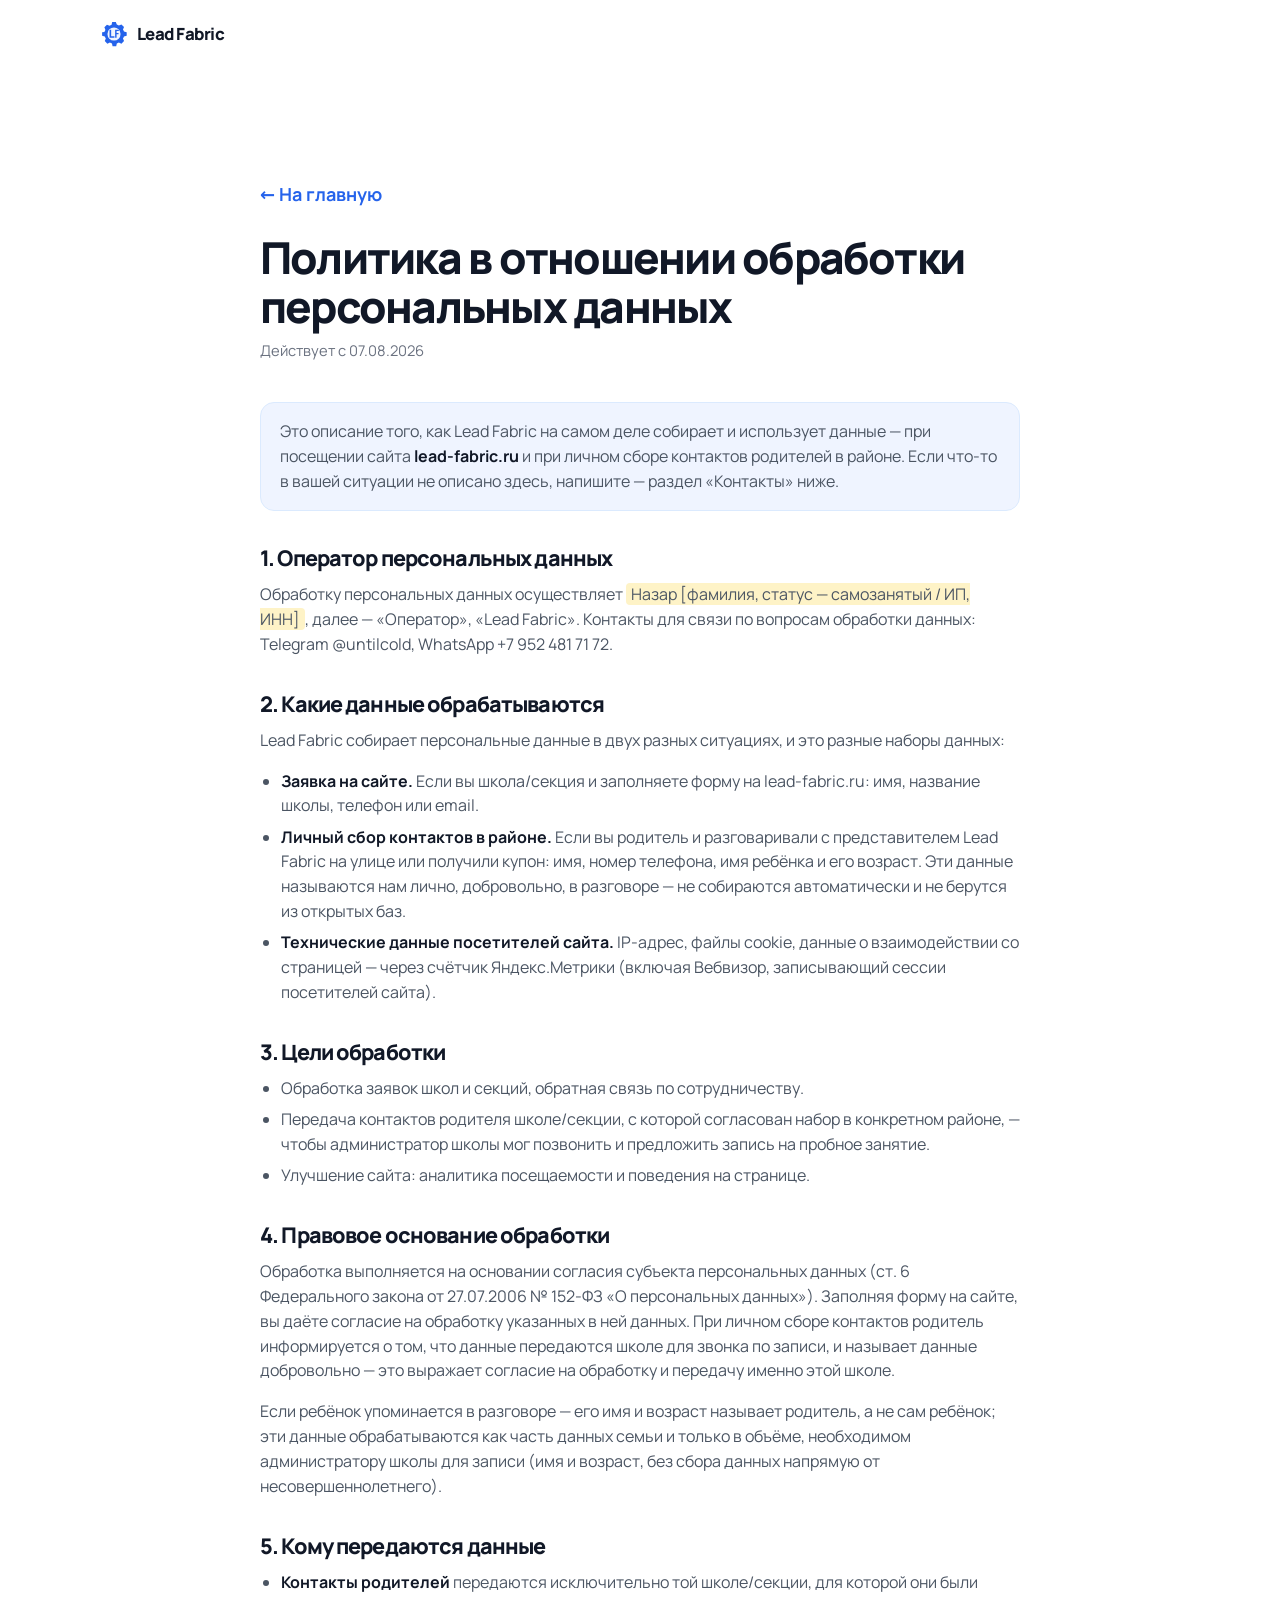
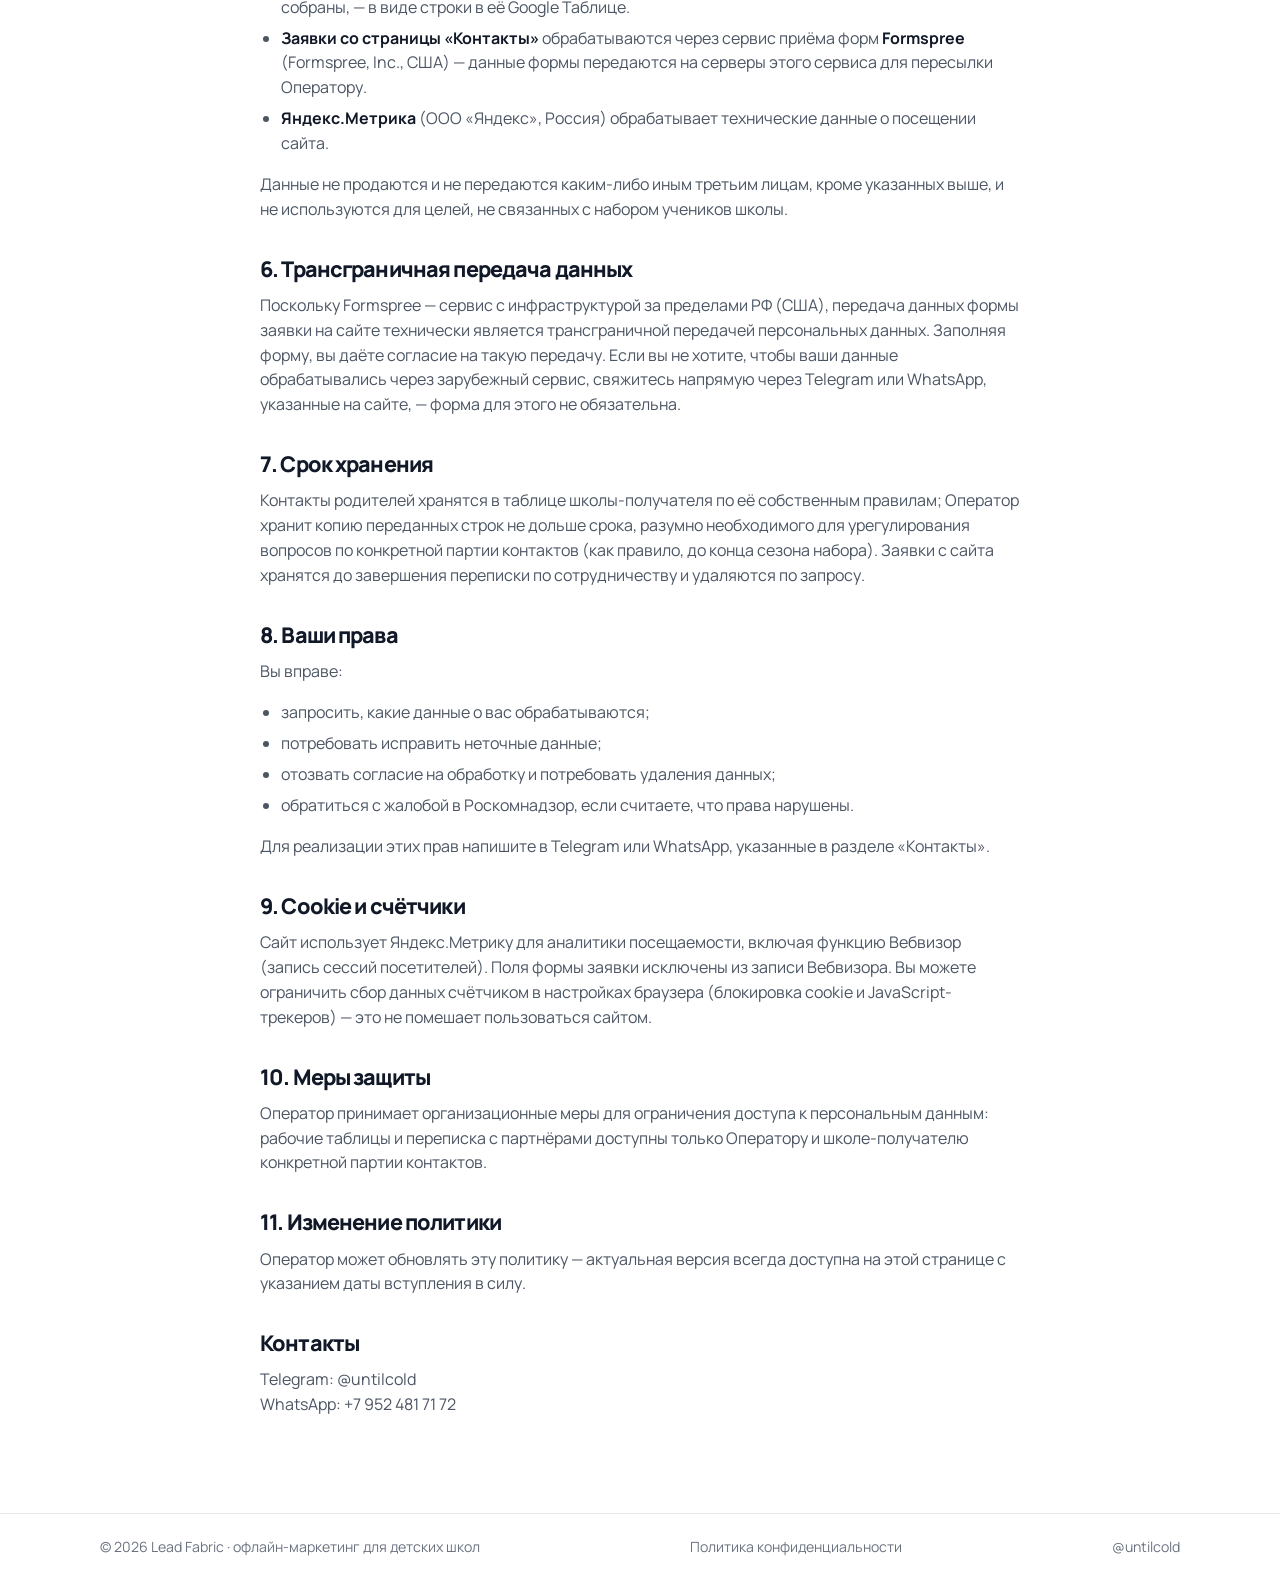
==== privacy-policy.html @ d1e5c436 "Enable auto-deploy + sync current site" ====
<!DOCTYPE html>
<html lang="ru">
<head>
  <meta charset="UTF-8" />
  <meta name="viewport" content="width=device-width, initial-scale=1" />
  <title>Политика конфиденциальности — Lead Fabric</title>
  <meta name="description" content="Политика обработки персональных данных Lead Fabric: какие данные собираются, зачем, кому передаются и как реализовать свои права." />
  <meta name="robots" content="noindex, follow" />

  <link rel="canonical" href="https://lead-fabric.ru/privacy-policy.html" />
  <link rel="icon" href="favicon.svg" type="image/svg+xml" />
  <link rel="apple-touch-icon" href="favicon.svg" />
  <link rel="stylesheet" href="styles.css" />

  <meta name="referrer" content="strict-origin-when-cross-origin" />
  <meta http-equiv="Content-Security-Policy" content="default-src 'self'; script-src 'self' 'unsafe-inline' https://mc.yandex.ru; connect-src 'self' https://mc.yandex.ru; img-src 'self' data: https://mc.yandex.ru; style-src 'self' 'unsafe-inline'; font-src 'self'; form-action 'self'; base-uri 'self'; object-src 'none'" />

  <!-- Яндекс.Метрика -->
  <script>
    (function (m, e, t, r, i, k, a) {
      m[i] =
        m[i] ||
        function () {
          (m[i].a = m[i].a || []).push(arguments);
        };
      m[i].l = 1 * new Date();
      for (var j = 0; j < document.scripts.length; j++) {
        if (document.scripts[j].src === r) return;
      }
      (k = e.createElement(t)),
        (a = e.getElementsByTagName(t)[0]),
        (k.async = 1),
        (k.src = r),
        a.parentNode.insertBefore(k, a);
    })(window, document, "script", "https://mc.yandex.ru/metrika/tag.js", "ym");
    ym(111234585, "init", {
      clickmap: true,
      trackLinks: true,
      accurateTrackBounce: true,
      webvisor: true,
    });
  </script>

  <style>
    .legal {
      padding: 7rem 0 5rem;
      max-width: 760px;
    }
    .legal h1 {
      font-size: clamp(2rem, 4vw, 2.75rem);
      margin-bottom: 0.5rem;
    }
    .legal .legal-updated {
      color: var(--muted);
      font-size: 0.92rem;
      margin-bottom: 2.5rem;
    }
    .legal h2 {
      font-size: 1.35rem;
      max-width: none;
      margin-top: 2.2rem;
    }
    .legal p,
    .legal li {
      color: var(--muted-2);
      font-size: 1rem;
    }
    .legal ul,
    .legal ol {
      padding-left: 1.3rem;
      margin: 0 0 1rem;
    }
    .legal li {
      margin-bottom: 0.4rem;
    }
    .legal strong {
      color: var(--text);
    }
    .legal-note {
      background: var(--blue-soft);
      border: 1px solid #dbeafe;
      border-radius: 14px;
      padding: 1rem 1.2rem;
      font-size: 0.92rem;
    }
    .legal-fill {
      background: #fef3c7;
      border-radius: 4px;
      padding: 0 0.3rem;
    }
    .legal-back {
      display: inline-flex;
      align-items: center;
      gap: 0.4rem;
      font-weight: 700;
      color: var(--blue);
      margin-bottom: 1.5rem;
    }
  </style>
</head>
<body>
  <noscript>
    <div>
      <img src="https://mc.yandex.ru/watch/111234585" style="position:absolute; left:-9999px" alt="" />
    </div>
  </noscript>

  <header class="site-header">
    <div class="container header-inner">
      <a class="logo" href="index.html">
        <img class="logo-mark" src="favicon.svg" width="28" height="28" alt="" />
        Lead Fabric
      </a>
    </div>
  </header>

  <main>
    <div class="container legal">
      <a class="legal-back" href="index.html">← На главную</a>
      <h1>Политика в отношении обработки персональных данных</h1>
      <p class="legal-updated">Действует с 07.08.2026</p>

      <p class="legal-note">
        Это описание того, как Lead Fabric на самом деле собирает и использует данные — при посещении сайта
        <strong>lead-fabric.ru</strong> и при личном сборе контактов родителей в районе. Если что-то в вашей ситуации
        не описано здесь, напишите — раздел «Контакты» ниже.
      </p>

      <h2>1. Оператор персональных данных</h2>
      <p>
        Обработку персональных данных осуществляет
        <span class="legal-fill">Назар [фамилия, статус — самозанятый / ИП, ИНН]</span>, далее — «Оператор», «Lead Fabric».
        Контакты для связи по вопросам обработки данных: Telegram
        <a href="https://t.me/untilcold" target="_blank" rel="noopener">@untilcold</a>,
        WhatsApp <a href="https://wa.me/79524817172" target="_blank" rel="noopener">+7 952 481 71 72</a>.
      </p>

      <h2>2. Какие данные обрабатываются</h2>
      <p>Lead Fabric собирает персональные данные в двух разных ситуациях, и это разные наборы данных:</p>
      <ul>
        <li>
          <strong>Заявка на сайте.</strong> Если вы школа/секция и заполняете форму на lead-fabric.ru: имя, название
          школы, телефон или email.
        </li>
        <li>
          <strong>Личный сбор контактов в районе.</strong> Если вы родитель и разговаривали с представителем Lead
          Fabric на улице или получили купон: имя, номер телефона, имя ребёнка и его возраст. Эти данные называются
          нам лично, добровольно, в разговоре — не собираются автоматически и не берутся из открытых баз.
        </li>
        <li>
          <strong>Технические данные посетителей сайта.</strong> IP-адрес, файлы cookie, данные о взаимодействии со
          страницей — через счётчик Яндекс.Метрики (включая Вебвизор, записывающий сессии посетителей сайта).
        </li>
      </ul>

      <h2>3. Цели обработки</h2>
      <ul>
        <li>Обработка заявок школ и секций, обратная связь по сотрудничеству.</li>
        <li>
          Передача контактов родителя школе/секции, с которой согласован набор в конкретном районе, — чтобы
          администратор школы мог позвонить и предложить запись на пробное занятие.
        </li>
        <li>Улучшение сайта: аналитика посещаемости и поведения на странице.</li>
      </ul>

      <h2>4. Правовое основание обработки</h2>
      <p>
        Обработка выполняется на основании согласия субъекта персональных данных (ст. 6 Федерального закона от
        27.07.2006 № 152-ФЗ «О персональных данных»). Заполняя форму на сайте, вы даёте согласие на обработку
        указанных в ней данных. При личном сборе контактов родитель информируется о том, что данные передаются
        школе для звонка по записи, и называет данные добровольно — это выражает согласие на обработку и передачу
        именно этой школе.
      </p>
      <p>
        Если ребёнок упоминается в разговоре — его имя и возраст называет родитель, а не сам ребёнок; эти данные
        обрабатываются как часть данных семьи и только в объёме, необходимом администратору школы для записи
        (имя и возраст, без сбора данных напрямую от несовершеннолетнего).
      </p>

      <h2>5. Кому передаются данные</h2>
      <ul>
        <li>
          <strong>Контакты родителей</strong> передаются исключительно той школе/секции, для которой они были
          собраны, — в виде строки в её Google Таблице.
        </li>
        <li>
          <strong>Заявки со страницы «Контакты»</strong> обрабатываются через сервис приёма форм
          <strong>Formspree</strong> (Formspree, Inc., США) — данные формы передаются на серверы этого сервиса для
          пересылки Оператору.
        </li>
        <li>
          <strong>Яндекс.Метрика</strong> (ООО «Яндекс», Россия) обрабатывает технические данные о посещении сайта.
        </li>
      </ul>
      <p>
        Данные не продаются и не передаются каким-либо иным третьим лицам, кроме указанных выше, и не используются
        для целей, не связанных с набором учеников школы.
      </p>

      <h2>6. Трансграничная передача данных</h2>
      <p>
        Поскольку Formspree — сервис с инфраструктурой за пределами РФ (США), передача данных формы заявки на сайте
        технически является трансграничной передачей персональных данных. Заполняя форму, вы даёте согласие на такую
        передачу. Если вы не хотите, чтобы ваши данные обрабатывались через зарубежный сервис, свяжитесь напрямую
        через Telegram или WhatsApp, указанные на сайте, — форма для этого не обязательна.
      </p>

      <h2>7. Срок хранения</h2>
      <p>
        Контакты родителей хранятся в таблице школы-получателя по её собственным правилам; Оператор хранит копию
        переданных строк не дольше срока, разумно необходимого для урегулирования вопросов по конкретной партии
        контактов (как правило, до конца сезона набора). Заявки с сайта хранятся до завершения переписки по
        сотрудничеству и удаляются по запросу.
      </p>

      <h2>8. Ваши права</h2>
      <p>Вы вправе:</p>
      <ul>
        <li>запросить, какие данные о вас обрабатываются;</li>
        <li>потребовать исправить неточные данные;</li>
        <li>отозвать согласие на обработку и потребовать удаления данных;</li>
        <li>обратиться с жалобой в Роскомнадзор, если считаете, что права нарушены.</li>
      </ul>
      <p>Для реализации этих прав напишите в Telegram или WhatsApp, указанные в разделе «Контакты».</p>

      <h2>9. Cookie и счётчики</h2>
      <p>
        Сайт использует Яндекс.Метрику для аналитики посещаемости, включая функцию Вебвизор (запись сессий
        посетителей). Поля формы заявки исключены из записи Вебвизора. Вы можете ограничить сбор данных счётчиком в
        настройках браузера (блокировка cookie и JavaScript-трекеров) — это не помешает пользоваться сайтом.
      </p>

      <h2>10. Меры защиты</h2>
      <p>
        Оператор принимает организационные меры для ограничения доступа к персональным данным: рабочие таблицы и
        переписка с партнёрами доступны только Оператору и школе-получателю конкретной партии контактов.
      </p>

      <h2>11. Изменение политики</h2>
      <p>
        Оператор может обновлять эту политику — актуальная версия всегда доступна на этой странице с указанием даты
        вступления в силу.
      </p>

      <h2>Контакты</h2>
      <p>
        Telegram: <a href="https://t.me/untilcold" target="_blank" rel="noopener">@untilcold</a><br />
        WhatsApp: <a href="https://wa.me/79524817172" target="_blank" rel="noopener">+7 952 481 71 72</a>
      </p>
    </div>
  </main>

  <footer class="site-footer">
    <div class="container footer-inner">
      <span>© <span id="year"></span> Lead Fabric · офлайн-маркетинг для детских школ</span>
      <a href="privacy-policy.html">Политика конфиденциальности</a>
      <a href="https://t.me/untilcold" target="_blank" rel="noopener">@untilcold</a>
    </div>
  </footer>

  <script src="script.js"></script>
</body>
</html>
---- styles.css ----
@font-face {
  font-family: Manrope;
  font-style: normal;
  font-weight: 400;
  font-display: swap;
  src: url("fonts/manrope-cyrillic-400.woff2") format("woff2");
  unicode-range: U+0301, U+0400-045F, U+0490-0491, U+04B0-04B1, U+2116;
}
@font-face {
  font-family: Manrope;
  font-style: normal;
  font-weight: 400;
  font-display: swap;
  src: url("fonts/manrope-latin-400.woff2") format("woff2");
  unicode-range: U+0000-00FF, U+0131, U+0152-0153, U+02BB-02BC, U+02C6, U+02DA, U+02DC, U+0304, U+0308, U+0329, U+2000-206F, U+20AC, U+2122, U+2191, U+2193, U+2212, U+2215, U+FEFF, U+FFFD;
}
@font-face {
  font-family: Manrope;
  font-style: normal;
  font-weight: 500;
  font-display: swap;
  src: url("fonts/manrope-cyrillic-500.woff2") format("woff2");
  unicode-range: U+0301, U+0400-045F, U+0490-0491, U+04B0-04B1, U+2116;
}
@font-face {
  font-family: Manrope;
  font-style: normal;
  font-weight: 500;
  font-display: swap;
  src: url("fonts/manrope-latin-500.woff2") format("woff2");
  unicode-range: U+0000-00FF, U+0131, U+0152-0153, U+02BB-02BC, U+02C6, U+02DA, U+02DC, U+0304, U+0308, U+0329, U+2000-206F, U+20AC, U+2122, U+2191, U+2193, U+2212, U+2215, U+FEFF, U+FFFD;
}
@font-face {
  font-family: Manrope;
  font-style: normal;
  font-weight: 600;
  font-display: swap;
  src: url("fonts/manrope-cyrillic-600.woff2") format("woff2");
  unicode-range: U+0301, U+0400-045F, U+0490-0491, U+04B0-04B1, U+2116;
}
@font-face {
  font-family: Manrope;
  font-style: normal;
  font-weight: 600;
  font-display: swap;
  src: url("fonts/manrope-latin-600.woff2") format("woff2");
  unicode-range: U+0000-00FF, U+0131, U+0152-0153, U+02BB-02BC, U+02C6, U+02DA, U+02DC, U+0304, U+0308, U+0329, U+2000-206F, U+20AC, U+2122, U+2191, U+2193, U+2212, U+2215, U+FEFF, U+FFFD;
}
@font-face {
  font-family: Manrope;
  font-style: normal;
  font-weight: 700;
  font-display: swap;
  src: url("fonts/manrope-cyrillic-700.woff2") format("woff2");
  unicode-range: U+0301, U+0400-045F, U+0490-0491, U+04B0-04B1, U+2116;
}
@font-face {
  font-family: Manrope;
  font-style: normal;
  font-weight: 700;
  font-display: swap;
  src: url("fonts/manrope-latin-700.woff2") format("woff2");
  unicode-range: U+0000-00FF, U+0131, U+0152-0153, U+02BB-02BC, U+02C6, U+02DA, U+02DC, U+0304, U+0308, U+0329, U+2000-206F, U+20AC, U+2122, U+2191, U+2193, U+2212, U+2215, U+FEFF, U+FFFD;
}
@font-face {
  font-family: Manrope;
  font-style: normal;
  font-weight: 800;
  font-display: swap;
  src: url("fonts/manrope-cyrillic-800.woff2") format("woff2");
  unicode-range: U+0301, U+0400-045F, U+0490-0491, U+04B0-04B1, U+2116;
}
@font-face {
  font-family: Manrope;
  font-style: normal;
  font-weight: 800;
  font-display: swap;
  src: url("fonts/manrope-latin-800.woff2") format("woff2");
  unicode-range: U+0000-00FF, U+0131, U+0152-0153, U+02BB-02BC, U+02C6, U+02DA, U+02DC, U+0304, U+0308, U+0329, U+2000-206F, U+20AC, U+2122, U+2191, U+2193, U+2212, U+2215, U+FEFF, U+FFFD;
}

:root {
  --blue: #2563eb;
  --blue-deep: #1d4ed8;
  --blue-soft: #eff4ff;
  --blue-glow: #60a5fa;
  --dark: #1e293b;
  --hero-dark: #0f172a;
  --text: #111827;
  --muted: #6b7280;
  --muted-2: #4b5563;
  --label: #6b7280;
  --line: #e5e7eb;
  --card: #f3f4f6;
  --white: #ffffff;
  --radius: 14px;
  --radius-pill: 999px;
  --max: 1080px;
  --font: Manrope, "Segoe UI", system-ui, -apple-system, sans-serif;
}

*,
*::before,
*::after {
  box-sizing: border-box;
}

html {
  scroll-behavior: smooth;
  -webkit-text-size-adjust: 100%;
}

body {
  margin: 0;
  font-family: var(--font);
  color: var(--text);
  background: var(--white);
  line-height: 1.55;
  font-size: 18px;
  -webkit-font-smoothing: antialiased;
  overflow-x: hidden;
}

img {
  max-width: 100%;
  display: block;
}

a {
  color: inherit;
  text-decoration: none;
}

h1,
h2,
h3,
p,
li,
summary {
  overflow-wrap: anywhere;
}

h1,
h2,
h3 {
  line-height: 1.12;
  letter-spacing: -0.04em;
  margin: 0 0 0.75rem;
  font-weight: 800;
}

h1 {
  font-size: clamp(2.75rem, 6vw, 4.5rem);
}

h2 {
  font-size: clamp(2rem, 4vw, 3rem);
  max-width: 18ch;
}

h3 {
  font-size: 1.3rem;
  letter-spacing: -0.02em;
}

p {
  margin: 0 0 1rem;
}

.container {
  width: min(100% - 2.5rem, var(--max));
  margin-inline: auto;
}

.label {
  margin: 0 0 0.75rem;
  font-size: 13px;
  font-weight: 700;
  letter-spacing: 0.12em;
  text-transform: uppercase;
  color: var(--label);
}

/* Header */
.site-header {
  position: sticky;
  top: 0;
  z-index: 50;
  background: rgba(255, 255, 255, 0.92);
  backdrop-filter: blur(14px);
  border-bottom: 1px solid transparent;
  transition: border-color 0.2s ease, box-shadow 0.2s ease;
}

.site-header.is-scrolled {
  border-bottom-color: var(--line);
  box-shadow: 0 1px 0 rgba(0, 0, 0, 0.03);
}

.header-inner {
  min-height: 68px;
  display: flex;
  align-items: center;
  gap: 1.5rem;
}

.logo {
  display: inline-flex;
  align-items: center;
  gap: 0.55rem;
  font-weight: 800;
  font-size: 1.05rem;
  letter-spacing: -0.03em;
}

.logo-mark {
  width: 28px;
  height: 28px;
  flex: 0 0 auto;
  display: block;
}

.nav {
  display: flex;
  gap: 1.35rem;
  margin-left: auto;
  font-size: 1.02rem;
  color: var(--muted-2);
  font-weight: 600;
}

.nav a:hover {
  color: var(--text);
}

.nav-toggle {
  display: none;
  margin-left: auto;
  width: 40px;
  height: 40px;
  border: 0;
  background: transparent;
  padding: 10px;
  cursor: pointer;
}

.nav-toggle span {
  display: block;
  height: 2px;
  background: var(--text);
  margin: 6px 0;
}

/* Buttons */
.btn {
  display: inline-flex;
  align-items: center;
  justify-content: center;
  gap: 0.5rem;
  min-height: 52px;
  padding: 0.8rem 1.45rem;
  border-radius: var(--radius-pill);
  background: var(--blue);
  color: var(--white);
  font-weight: 700;
  font-size: 1.02rem;
  border: 1px solid transparent;
  cursor: pointer;
  font-family: inherit;
  position: relative;
  overflow: hidden;
  transition: transform 0.2s ease, box-shadow 0.2s ease, background 0.25s ease, color 0.25s ease, border-color 0.25s ease;
}

.btn-sm {
  min-height: 42px;
  padding: 0.5rem 1.15rem;
  font-size: 0.95rem;
}

.btn-primary {
  background: var(--blue);
  color: var(--white);
}

.btn-light {
  background: var(--white);
  color: var(--dark);
  border-color: rgba(255, 255, 255, 0.55);
}

.btn-ghost {
  background: transparent;
  color: var(--text);
  border-color: var(--line);
}

.btn-shimmer::before {
  content: "";
  position: absolute;
  inset: 0;
  background: linear-gradient(
    110deg,
    transparent 18%,
    rgba(255, 255, 255, 0.45) 42%,
    rgba(96, 165, 250, 0.55) 52%,
    transparent 72%
  );
  transform: translateX(-120%);
  transition: transform 0.55s ease;
  pointer-events: none;
}

.btn-shimmer:hover::before {
  transform: translateX(120%);
}

.btn-primary:hover {
  background: linear-gradient(135deg, var(--blue-glow), var(--blue), var(--blue-deep));
  transform: translateY(-1px);
  box-shadow: 0 12px 28px rgba(37, 99, 235, 0.32);
}

.btn-light:hover,
.btn-ghost:hover {
  background: linear-gradient(135deg, var(--blue-glow), var(--blue), var(--blue-deep));
  color: var(--white);
  border-color: transparent;
  transform: translateY(-1px);
  box-shadow: 0 12px 28px rgba(37, 99, 235, 0.28);
}

/* Hero — Direct style */
.hero {
  position: relative;
  min-height: min(92vh, 760px);
  display: flex;
  align-items: stretch;
  background: var(--hero-dark);
  color: var(--white);
  overflow: hidden;
}

.hero-media {
  position: absolute;
  inset: 0;
  z-index: 0;
}

.hero-media img {
  width: 100%;
  height: 100%;
  object-fit: cover;
  object-position: 72% center;
}

.hero-shade {
  position: absolute;
  inset: 0;
  z-index: 1;
  background:
    linear-gradient(
      90deg,
      rgba(15, 23, 42, 0.94) 0%,
      rgba(15, 23, 42, 0.82) 22%,
      rgba(15, 23, 42, 0.45) 42%,
      rgba(15, 23, 42, 0.12) 58%,
      transparent 72%
    ),
    linear-gradient(180deg, rgba(15, 23, 42, 0.15) 0%, transparent 35%, rgba(15, 23, 42, 0.2) 100%);
}

.hero-inner {
  position: relative;
  z-index: 2;
  display: flex;
  align-items: center;
  width: min(100% - 2.5rem, var(--max));
  margin-inline: auto;
  padding: 5.5rem 0 4.5rem;
}

.hero-copy {
  max-width: 28rem;
  text-align: left;
}

.hero-brand {
  margin: 0 0 1.1rem;
  font-size: clamp(1.2rem, 2.2vw, 1.45rem);
  font-weight: 800;
  letter-spacing: -0.03em;
  color: #93c5fd;
}

.hero h1 {
  margin: 0 0 1rem;
  color: var(--white);
}

.hero-lead {
  margin: 0 0 1.75rem;
  font-size: clamp(1.15rem, 2vw, 1.35rem);
  line-height: 1.45;
  color: rgba(255, 255, 255, 0.86);
  max-width: 30ch;
  font-weight: 600;
}

.hero-actions {
  display: flex;
  flex-wrap: wrap;
  gap: 0.75rem;
}

/* Channels / tabs */
.channels {
  background: var(--blue);
  color: var(--white);
  padding: 4.5rem 0;
}

.channels-heading {
  color: var(--white);
  max-width: 14ch;
  margin-bottom: 1.5rem;
}

.channels-shell {
  background: rgba(15, 23, 42, 0.18);
  border-radius: 36px;
  padding: 1.35rem;
  border: 1px solid rgba(255, 255, 255, 0.12);
}

.channels-layout {
  display: grid;
  grid-template-columns: minmax(220px, 0.85fr) 1.35fr;
  gap: 1.15rem;
  align-items: stretch;
}

.channel-tabs {
  display: grid;
  gap: 0.45rem;
}

.channel-tab {
  position: relative;
  z-index: 1;
  display: flex;
  align-items: center;
  gap: 0.75rem;
  text-align: left;
  border: 0;
  border-radius: var(--radius-pill);
  padding: 0.8rem 1.05rem 0.8rem 0.7rem;
  background: rgba(17, 24, 39, 0.32);
  color: rgba(255, 255, 255, 0.92);
  font: inherit;
  font-weight: 700;
  font-size: 1.02rem;
  cursor: pointer;
  transition: background 0.25s ease, color 0.25s ease, transform 0.25s ease, box-shadow 0.25s ease;
}

.channel-tab-num {
  flex: 0 0 auto;
  width: 1.7rem;
  height: 1.7rem;
  border-radius: 50%;
  display: grid;
  place-items: center;
  font-size: 0.82rem;
  font-weight: 800;
  background: rgba(255, 255, 255, 0.14);
  color: rgba(255, 255, 255, 0.9);
  transition: background 0.25s ease, color 0.25s ease;
}

.channel-tab-label {
  line-height: 1.25;
}

.channel-tab:hover {
  background: rgba(255, 255, 255, 0.16);
  transform: translateX(3px);
}

.channel-tab.is-active {
  background: var(--white);
  color: var(--dark);
  box-shadow: 0 10px 28px rgba(15, 23, 42, 0.18);
}

.channel-tab.is-active .channel-tab-num {
  background: var(--blue);
  color: var(--white);
}

.channels-panels {
  min-height: 340px;
}

.channel-panel {
  display: none;
  grid-template-columns: 1fr 1fr;
  gap: 1rem;
  height: 100%;
}

.channel-panel.is-active {
  display: grid;
  animation: panelIn 0.4s cubic-bezier(0.22, 1, 0.36, 1);
}

@keyframes panelIn {
  from {
    opacity: 0;
    transform: translateY(10px) scale(0.985);
  }
  to {
    opacity: 1;
    transform: none;
  }
}

.channel-card,
.channel-visual {
  background: var(--white);
  color: var(--text);
  border-radius: 28px;
  padding: 1.45rem 1.35rem;
  display: flex;
  flex-direction: column;
  min-height: 300px;
}

.channel-icon {
  width: 48px;
  height: 48px;
  border-radius: 14px;
  background: var(--blue-soft);
  display: grid;
  place-items: center;
  margin-bottom: 0.85rem;
  flex: 0 0 auto;
}

.channel-card h3 {
  margin: 0 0 0.45rem;
  font-size: clamp(1.2rem, 2.1vw, 1.45rem);
  letter-spacing: -0.02em;
  line-height: 1.28;
}

.channel-card p,
.channel-visual li {
  margin: 0;
  color: var(--muted-2);
  font-size: 1.02rem;
  line-height: 1.45;
}

.channel-card p {
  margin-top: 0;
}

.channel-visual-title {
  margin: 0 0 0.9rem;
  font-weight: 800;
  letter-spacing: -0.02em;
  font-size: 1.15rem;
}

.channel-visual ul {
  list-style: none;
  margin: auto 0 0;
  padding: 0;
  display: grid;
  gap: 0.55rem;
}

.channel-visual li {
  position: relative;
  padding-left: 1rem;
  font-size: 0.98rem;
}

.channel-visual li::before {
  content: "";
  position: absolute;
  left: 0;
  top: 0.55rem;
  width: 6px;
  height: 6px;
  border-radius: 50%;
  background: var(--blue);
}

/* Мини-метафоры в правой карточке (как у Директа) */
.channel-mock {
  margin: 0 0 1rem;
  border-radius: 18px;
  background: linear-gradient(160deg, #eff6ff 0%, #f8fafc 100%);
  border: 1px solid #e2e8f0;
  padding: 1rem;
  min-height: 112px;
  display: flex;
  align-items: center;
  justify-content: center;
  gap: 0.45rem;
}

.channel-mock--ads {
  align-items: flex-end;
  gap: 0.55rem;
  padding-bottom: 1.15rem;
  position: relative;
}

.channel-mock-bar {
  width: 18px;
  height: calc(var(--h, 50%) * 0.85);
  min-height: 28px;
  border-radius: 6px 6px 2px 2px;
  background: #93c5fd;
}

.channel-mock-bar--up {
  background: #2563eb;
}

.channel-mock-bar--down {
  background: #2563eb;
  opacity: 0.55;
}

.channel-mock-tag {
  position: absolute;
  top: 0.7rem;
  right: 0.75rem;
  font-size: 0.72rem;
  font-weight: 700;
  color: #1d4ed8;
  background: rgba(37, 99, 235, 0.1);
  padding: 0.2rem 0.45rem;
  border-radius: 999px;
}

.channel-mock--path {
  flex-wrap: wrap;
  font-size: 0.82rem;
  font-weight: 800;
  color: var(--dark);
}

.channel-mock--path > span:not(.channel-mock-arrow) {
  background: var(--white);
  border: 1px solid #dbeafe;
  border-radius: 999px;
  padding: 0.4rem 0.7rem;
}

.channel-mock-arrow {
  width: 18px;
  height: 2px;
  background: #93c5fd;
  position: relative;
  flex: 0 0 auto;
}

.channel-mock-arrow::after {
  content: "";
  position: absolute;
  right: -1px;
  top: -3px;
  border: 4px solid transparent;
  border-left-color: #60a5fa;
}

.channel-mock--chat {
  flex-direction: column;
  align-items: stretch;
  gap: 0.45rem;
}

.channel-bubble {
  max-width: 88%;
  padding: 0.55rem 0.75rem;
  border-radius: 14px;
  font-size: 0.82rem;
  font-weight: 600;
  line-height: 1.3;
}

.channel-bubble--in {
  align-self: flex-start;
  background: #dbeafe;
  color: #1e3a8a;
  border-bottom-left-radius: 4px;
}

.channel-bubble--out {
  align-self: flex-end;
  background: var(--blue);
  color: var(--white);
  border-bottom-right-radius: 4px;
}

.channel-mock--table {
  flex-direction: column;
  align-items: stretch;
  gap: 0.35rem;
  padding: 0.55rem;
  background: #edf2e9;
  border-color: #cfe3c4;
}

.channel-mock-row {
  display: flex;
  justify-content: space-between;
  gap: 0.5rem;
  background: var(--white);
  border-radius: 6px;
  padding: 0.4rem 0.55rem;
  font-size: 0.8rem;
}

.channel-mock-row:first-child {
  background: #d9ead3;
  font-weight: 800;
}

.channel-mock-row b {
  font-weight: 800;
  color: var(--dark);
}

.channel-mock-row span {
  color: var(--muted-2);
  font-weight: 600;
}

/* Counter */
.counter-section {
  position: relative;
  padding: 5.5rem 0 5rem;
  background: var(--white);
  overflow: hidden;
}

.counter-band {
  position: absolute;
  left: 0;
  right: 0;
  height: 56px;
}

.counter-band--blue {
  top: 0;
  background: var(--blue);
  border-radius: 0 0 40% 40% / 0 0 100% 100%;
}

.counter-band--soft {
  bottom: 0;
  background: var(--blue-soft);
  border-radius: 40% 40% 0 0 / 100% 100% 0 0;
}

.counter-inner {
  position: relative;
  z-index: 1;
  text-align: left;
}

.counter-heading {
  max-width: 18ch;
  margin-bottom: 2rem;
}

.counter-grid {
  display: grid;
  grid-template-columns: repeat(4, minmax(0, 1fr));
  gap: 1rem;
}

.counter-stat {
  background: var(--white);
  border: 1px solid var(--line);
  border-radius: 20px;
  padding: 1.4rem 1.1rem;
  text-align: left;
}

.counter-stat-value {
  color: var(--blue);
  font-size: clamp(2.2rem, 4vw, 3rem);
  font-weight: 800;
  letter-spacing: -0.04em;
  line-height: 1;
  margin-bottom: 0.65rem;
}

.counter-stat-label {
  color: var(--muted-2);
  font-size: 1.02rem;
  font-weight: 600;
  line-height: 1.35;
}

.counter-stat--text {
  background: var(--blue-soft);
  border-color: transparent;
}

.counter-stat-value--text {
  font-size: clamp(1.5rem, 2.4vw, 1.9rem);
  letter-spacing: -0.03em;
  line-height: 1.1;
}

.odometer {
  display: inline-flex;
  align-items: center;
  gap: 0.06em;
  vertical-align: baseline;
}

.odo-digit {
  display: inline-block;
  height: 1.15em;
  overflow: hidden;
  position: relative;
  width: 0.62em;
}

.odo-digit.is-space {
  width: 0.28em;
}

.odo-suffix {
  display: inline-block;
  margin-left: 0.05em;
}

.odo-reel {
  display: block;
  transition: transform 1.4s cubic-bezier(0.2, 0.8, 0.2, 1);
  will-change: transform;
}

.odo-reel span {
  display: block;
  height: 1.15em;
  line-height: 1.15em;
  text-align: center;
}

/* Benefits / flip cards */
.benefits {
  background: var(--blue);
  padding: 4.5rem 0 5rem;
  color: var(--white);
  overflow: hidden;
}

.label-on-blue {
  color: rgba(255, 255, 255, 0.65);
}

.benefits-intro {
  margin-bottom: 1.75rem;
  transition: opacity 0.45s ease, transform 0.55s ease;
}

.benefits-title {
  max-width: 16ch;
  margin: 0;
  color: var(--white);
  font-size: clamp(2rem, 4vw, 3rem);
}

.benefits.is-split .benefits-intro {
  opacity: 0.55;
  transform: translateY(-6px);
}

.flip-grid {
  display: grid;
  grid-template-columns: repeat(2, minmax(0, 1fr));
  gap: 1.1rem;
}

.flip-card {
  border: 0;
  padding: 0;
  background: transparent;
  cursor: pointer;
  perspective: 1200px;
  min-height: 300px;
  font: inherit;
  text-align: left;
  opacity: 0;
  transform: translateY(28px) scale(0.96);
  transition: opacity 0.6s ease, transform 0.7s cubic-bezier(0.22, 1, 0.36, 1);
}

.benefits.is-split .flip-card {
  opacity: 1;
  transform: none;
}

@media (hover: hover) and (pointer: fine) {
  .benefits.is-split .flip-card:hover {
    transform: translateY(-8px);
  }
}

.benefits.is-split .flip-card:nth-child(1) { transition-delay: 0.05s; }
.benefits.is-split .flip-card:nth-child(2) { transition-delay: 0.14s; }
.benefits.is-split .flip-card:nth-child(3) { transition-delay: 0.23s; }
.benefits.is-split .flip-card:nth-child(4) { transition-delay: 0.32s; }

.flip-inner {
  position: relative;
  display: block;
  width: 100%;
  height: 100%;
  min-height: 300px;
  transform-style: preserve-3d;
  transition: transform 0.75s cubic-bezier(0.22, 1, 0.36, 1);
}

.flip-card:hover .flip-inner,
.flip-card.is-flipped .flip-inner,
.flip-card:focus-visible .flip-inner {
  transform: rotateY(180deg);
}

.flip-face {
  position: absolute;
  inset: 0;
  border-radius: 28px;
  overflow: hidden;
  backface-visibility: hidden;
  -webkit-backface-visibility: hidden;
}

.flip-front {
  background: var(--dark);
}

.flip-front img {
  width: 100%;
  height: 100%;
  object-fit: cover;
  object-position: center 18%;
}

.flip-caption {
  position: absolute;
  left: 0;
  right: 0;
  bottom: 0;
  padding: 2.5rem 1.25rem 1.15rem;
  color: var(--white);
  font-weight: 800;
  font-size: 1.35rem;
  letter-spacing: -0.03em;
  background: linear-gradient(180deg, transparent, rgba(15, 23, 42, 0.78) 55%);
}

.flip-back {
  background: linear-gradient(165deg, #0f172a 0%, #1e3a8a 55%, #1d4ed8 100%);
  color: var(--white);
  transform: rotateY(180deg);
  padding: 1.5rem 1.4rem 1.35rem;
  display: flex;
  flex-direction: column;
  justify-content: flex-end;
  gap: 0.55rem;
}

.flip-symbol {
  margin: 0 0 auto;
  display: grid;
  place-items: start;
  animation: symbolIn 0.55s ease both;
}

.flip-card:hover .flip-symbol,
.flip-card.is-flipped .flip-symbol {
  animation: symbolPop 0.7s cubic-bezier(0.22, 1, 0.36, 1) both;
}

@keyframes symbolPop {
  from {
    opacity: 0;
    transform: scale(0.7) translateY(8px);
  }
  to {
    opacity: 1;
    transform: none;
  }
}

@keyframes symbolIn {
  from {
    opacity: 0.6;
  }
  to {
    opacity: 1;
  }
}

.flip-back-title {
  font-size: clamp(1.2rem, 2.4vw, 1.45rem);
  font-weight: 800;
  letter-spacing: -0.03em;
  line-height: 1.2;
}

.flip-back-text {
  color: rgba(255, 255, 255, 0.82);
  font-size: 1.05rem;
  line-height: 1.45;
  font-weight: 600;
  max-width: 28ch;
}

/* Подсказка, что карточка переворачивается */
.flip-front::after {
  content: "";
  position: absolute;
  top: 0.95rem;
  right: 0.95rem;
  width: 26px;
  height: 26px;
  border-radius: 50%;
  background: rgba(255, 255, 255, 0.92);
  opacity: 0.85;
  transition: opacity 0.3s ease;
  background-image: url("data:image/svg+xml,%3Csvg xmlns='http://www.w3.org/2000/svg' viewBox='0 0 24 24' fill='none' stroke='%232563eb' stroke-width='2.4' stroke-linecap='round'%3E%3Cpath d='M4 9a8 8 0 0 1 13.6-4.6L20 7'/%3E%3Cpath d='M20 3v4h-4'/%3E%3C/svg%3E");
  background-repeat: no-repeat;
  background-position: center;
  background-size: 15px 15px;
}

.flip-card:hover .flip-front::after {
  opacity: 0;
}

/* Shared sections */
.section {
  padding: 5rem 0;
}

.section-muted {
  background: #fafafa;
  border-top: 1px solid var(--line);
  border-bottom: 1px solid var(--line);
}

.section h2 {
  margin-bottom: 1.5rem;
}

.steps {
  list-style: none;
  margin: 0;
  padding: 0;
  display: grid;
  gap: 0;
  position: relative;
  max-width: 720px;
}

.steps::before {
  content: "";
  position: absolute;
  left: 1.55rem;
  top: 1.7rem;
  bottom: 1.7rem;
  width: 3px;
  border-radius: 3px;
  background: linear-gradient(180deg, #93c5fd, var(--blue), #93c5fd);
  opacity: 0.85;
}

.step {
  display: flex;
  gap: 1.1rem;
  align-items: center;
  padding: 0.85rem 1.15rem 0.85rem 0.55rem;
  border: 1px solid transparent;
  border-radius: 20px;
  background: transparent;
  position: relative;
  transition: transform 0.35s cubic-bezier(0.22, 1, 0.36, 1), border-color 0.35s ease,
    box-shadow 0.35s ease, background 0.35s ease;
}

.step + .step {
  margin-top: 0.35rem;
}

.step p {
  margin: 0;
  font-weight: 700;
  font-size: 1.08rem;
  line-height: 1.35;
}

.step-marker {
  position: relative;
  z-index: 1;
  display: grid;
  place-items: center;
  flex: 0 0 auto;
  width: 2.2rem;
}

.step-num {
  width: 2.2rem;
  height: 2.2rem;
  border-radius: 50%;
  background: var(--blue);
  color: var(--white);
  display: inline-flex;
  align-items: center;
  justify-content: center;
  font-size: 0.9rem;
  font-weight: 800;
  box-shadow: 0 0 0 6px var(--white), 0 0 0 8px #dbeafe;
}

.step-icon {
  display: none;
}

@media (min-width: 700px) {
  .step {
    background: var(--white);
    border-color: var(--line);
    padding: 1rem 1.2rem 1rem 0.85rem;
    gap: 1rem;
  }

  .step-marker {
    width: auto;
    display: flex;
    align-items: center;
    gap: 0.65rem;
  }

  .step-icon {
    display: grid;
    place-items: center;
    width: 2.2rem;
    height: 2.2rem;
    border-radius: 12px;
    background: var(--blue-soft);
    color: var(--blue);
  }

  .steps::before {
    left: 1.85rem;
  }
}

.review-grid {
  display: grid;
  grid-template-columns: repeat(2, minmax(0, 1fr));
  gap: 1rem;
}

.section-proof {
  background:
    radial-gradient(ellipse 70% 50% at 90% 0%, rgba(37, 99, 235, 0.1), transparent 55%),
    linear-gradient(180deg, #f4f8ff 0%, #fafafa 100%);
  border-top: 1px solid #dbeafe;
  border-bottom: 1px solid #e8eef8;
}

.review-card {
  background: var(--white);
  border: 1px solid #dbeafe;
  border-radius: 22px;
  padding: 1.15rem 1.2rem;
  box-shadow: 0 10px 28px rgba(37, 99, 235, 0.05);
  transition: transform 0.35s cubic-bezier(0.22, 1, 0.36, 1), box-shadow 0.35s ease;
}

@media (hover: hover) and (pointer: fine) {
  .review-card:hover {
    transform: translateY(-3px);
    box-shadow: 0 14px 32px rgba(37, 99, 235, 0.1);
  }
}

.review-card--chat {
  padding: 0.85rem 0.85rem 1.15rem;
  display: flex;
  flex-direction: column;
}

.chat-mock {
  margin: 0 0 1rem;
  padding: 1.1rem 0.95rem;
  min-height: 150px;
  border-radius: 16px;
  background: linear-gradient(165deg, #1e3a8a 0%, #1f2937 55%, #111827 100%);
  display: flex;
  flex-direction: column;
  gap: 0.55rem;
  justify-content: flex-end;
}

.chat-bubble {
  align-self: flex-start;
  max-width: 92%;
  padding: 0.7rem 0.85rem;
  border-radius: 16px 16px 16px 5px;
  background: rgba(37, 99, 235, 0.35);
  color: #f3f4f6;
  font-size: 0.9rem;
  line-height: 1.45;
  border: 1px solid rgba(147, 197, 253, 0.2);
}

.review-meta {
  display: flex;
  align-items: center;
  gap: 0.75rem;
  padding: 0 0.25rem;
}

.review-avatar {
  flex: 0 0 auto;
  width: 2.35rem;
  height: 2.35rem;
  border-radius: 50%;
  background: var(--blue-soft);
  color: var(--blue);
  display: grid;
  place-items: center;
  font-weight: 800;
  font-size: 0.95rem;
}

.review-name {
  margin: 0 0 0.15rem;
  font-weight: 700;
}

.review-city {
  margin: 0;
  color: var(--muted);
  font-size: 0.9rem;
}

.caption {
  margin: 1rem 0 0;
  color: var(--muted);
  font-size: 0.85rem;
}

.section-lead {
  margin: -0.5rem 0 2rem;
  max-width: 64ch;
  color: var(--muted-2);
  font-size: 1.08rem;
}

.section-lead--tight {
  margin-bottom: 1.25rem;
  max-width: 56ch;
}

/* Что вы получаете — одна компактная оболочка */
.deliver-shell {
  display: grid;
  grid-template-columns: 1fr;
  gap: 0;
  border: 1px solid var(--line);
  border-radius: 28px;
  background: var(--white);
  overflow: hidden;
  box-shadow: 0 12px 40px rgba(15, 23, 42, 0.04);
}

.deliver-table {
  padding: 0.75rem 0.85rem 0.55rem;
  border-bottom: 1px solid var(--line);
  background: var(--white);
  overflow-x: auto;
}

.deliver-table table {
  width: 100%;
  border-collapse: collapse;
  font-size: 0.98rem;
}

.deliver-table th {
  text-align: left;
  padding: 0.55rem 0.7rem;
  font-size: 0.72rem;
  letter-spacing: 0.08em;
  text-transform: uppercase;
  color: var(--muted);
  border-bottom: 1px solid var(--line);
  white-space: nowrap;
}

.deliver-table td {
  padding: 0.6rem 0.7rem;
  border-bottom: 1px solid var(--line);
  font-weight: 600;
  white-space: nowrap;
}

.deliver-table tbody tr:last-child td {
  border-bottom: 0;
}

.deliver-note {
  margin: 0.35rem 0 0.35rem;
  padding: 0 0.7rem;
  color: var(--muted);
  font-size: 0.8rem;
}

.deliver-points {
  list-style: none;
  margin: 0;
  padding: 0.85rem 0.85rem 0.95rem;
  display: grid;
  grid-template-columns: repeat(4, minmax(0, 1fr));
  gap: 0.65rem;
  background: linear-gradient(180deg, #f8fbff 0%, #ffffff 100%);
}

.deliver-points li {
  display: grid;
  grid-template-columns: auto 1fr;
  gap: 0.5rem;
  align-items: start;
  padding: 0.7rem 0.65rem;
  border: 1px solid #e8eef8;
  border-radius: 16px;
  background: var(--white);
}

.deliver-point-icon {
  width: 1.85rem;
  height: 1.85rem;
  border-radius: 9px;
  background: var(--blue-soft);
  color: var(--blue);
  display: grid;
  place-items: center;
  flex: 0 0 auto;
}

.deliver-point-icon--age {
  font-size: 0.72rem;
  font-weight: 800;
  letter-spacing: -0.04em;
  line-height: 1;
}

.deliver-points strong {
  display: block;
  font-size: 0.9rem;
  margin-bottom: 0.15rem;
  letter-spacing: -0.01em;
}

.deliver-points span {
  color: var(--muted-2);
  font-size: 0.82rem;
  line-height: 1.3;
}

/* После передачи */
.section-after {
  background:
    radial-gradient(ellipse 80% 60% at 10% 0%, rgba(37, 99, 235, 0.12), transparent 55%),
    radial-gradient(ellipse 70% 50% at 90% 100%, rgba(147, 197, 253, 0.2), transparent 50%),
    linear-gradient(180deg, #f0f7ff 0%, #ffffff 55%);
  border-top: 1px solid #dbeafe;
  border-bottom: 1px solid #e8eef8;
}

.label-on-tint {
  color: #3b82f6;
}

.after-shell {
  display: grid;
  gap: 1rem;
}

.after-speed {
  display: flex;
  gap: 1rem;
  align-items: flex-start;
  padding: 1.25rem 1.35rem;
  border-radius: 24px;
  background: linear-gradient(135deg, #1d4ed8 0%, #2563eb 55%, #3b82f6 100%);
  color: var(--white);
  box-shadow: 0 16px 40px rgba(37, 99, 235, 0.28);
}

.after-speed-icon {
  flex: 0 0 auto;
  width: 3rem;
  height: 3rem;
  border-radius: 16px;
  background: rgba(255, 255, 255, 0.18);
  color: #fff;
  display: grid;
  place-items: center;
}

.after-speed h3 {
  margin: 0 0 0.35rem;
  color: var(--white);
  font-size: 1.2rem;
}

.after-speed p {
  margin: 0;
  color: rgba(255, 255, 255, 0.88);
  font-size: 1.02rem;
  line-height: 1.45;
  max-width: 58ch;
}

.after-grid {
  display: grid;
  grid-template-columns: repeat(3, minmax(0, 1fr));
  gap: 1rem;
}

.after-card {
  border: 1px solid #dbeafe;
  border-radius: 22px;
  background: var(--white);
  padding: 1.35rem 1.25rem;
  box-shadow: 0 10px 28px rgba(37, 99, 235, 0.06);
  transition: transform 0.35s cubic-bezier(0.22, 1, 0.36, 1), border-color 0.35s ease,
    box-shadow 0.35s ease;
}

@media (hover: hover) and (pointer: fine) {
  .after-card:hover,
  .step:hover {
    transform: translateY(-4px);
    border-color: var(--blue);
    box-shadow: 0 12px 28px rgba(37, 99, 235, 0.12);
  }
}

.deliver-table tbody tr {
  transition: background-color 0.25s ease;
}

.deliver-table tbody tr:hover {
  background: var(--blue-soft);
}

.after-icon {
  display: grid;
  place-items: center;
  width: 2.6rem;
  height: 2.6rem;
  border-radius: 14px;
  background: var(--blue-soft);
  color: var(--blue);
  margin-bottom: 0.9rem;
}

.after-card h3 {
  margin: 0 0 0.4rem;
  font-size: 1.12rem;
}

.after-card p {
  margin: 0;
  color: var(--muted-2);
  font-size: 0.98rem;
  line-height: 1.4;
}

/* Калькулятор окупаемости */
.calc {
  margin-top: 1.5rem;
  max-width: 760px;
  border: 1px solid var(--line);
  border-radius: 24px;
  background: var(--white);
  padding: 1.75rem 1.6rem;
}

.calc-title {
  margin: 0 0 0.4rem;
  font-size: 1.35rem;
}

.calc-lead {
  margin: 0 0 1.35rem;
  color: var(--muted-2);
  max-width: 56ch;
}

.calc-fields {
  display: grid;
  grid-template-columns: repeat(2, minmax(0, 1fr));
  gap: 0.9rem;
}

.calc-field {
  display: grid;
  gap: 0.4rem;
}

.calc-field span {
  font-size: 0.88rem;
  font-weight: 600;
  color: var(--muted-2);
}

.calc-field input {
  width: 100%;
  min-height: 48px;
  padding: 0.7rem 0.9rem;
  border: 1px solid var(--line);
  border-radius: 12px;
  background: var(--white);
  color: var(--text);
  font: inherit;
  font-weight: 700;
  outline: none;
  transition: border-color 0.2s ease, box-shadow 0.2s ease;
}

.calc-field input:focus {
  border-color: var(--blue);
  box-shadow: 0 0 0 3px rgba(65, 134, 245, 0.18);
}

.calc-out {
  display: grid;
  grid-template-columns: repeat(3, minmax(0, 1fr));
  gap: 0.75rem;
  margin-top: 1.35rem;
}

.calc-stat {
  border: 1px solid var(--line);
  border-radius: 16px;
  padding: 1rem 1.05rem;
  display: grid;
  gap: 0.3rem;
}

.calc-stat--accent {
  border-color: var(--blue);
  background: var(--blue-soft);
}

.calc-value {
  font-size: clamp(1.5rem, 3.2vw, 2rem);
  font-weight: 800;
  letter-spacing: -0.03em;
  line-height: 1.05;
  color: var(--text);
}

.calc-stat--accent .calc-value {
  color: var(--blue);
}

.calc-label {
  color: var(--muted-2);
  font-size: 0.92rem;
  font-weight: 600;
}

.calc-note {
  margin: 1.15rem 0 0;
  color: var(--muted);
  font-size: 0.88rem;
  max-width: 62ch;
}

.price-layout,
.price-shell {
  display: grid;
  grid-template-columns: minmax(0, 0.9fr) minmax(0, 1.1fr);
  gap: 1.15rem;
  align-items: stretch;
}

.section-price {
  background:
    radial-gradient(ellipse 80% 55% at 0% 0%, rgba(37, 99, 235, 0.1), transparent 50%),
    linear-gradient(180deg, #ffffff 0%, #f0f7ff 100%);
  border-bottom: 1px solid #dbeafe;
}

.price-card {
  border: 0;
  border-radius: 28px;
  padding: 1.85rem 1.65rem;
  text-align: left;
  background: linear-gradient(155deg, #1d4ed8 0%, #2563eb 50%, #3b82f6 100%);
  color: var(--white);
  box-shadow: 0 18px 44px rgba(37, 99, 235, 0.28);
  max-width: none;
  display: flex;
  flex-direction: column;
}

.price-eyebrow {
  margin: 0 0 0.75rem;
  font-size: 0.82rem;
  font-weight: 700;
  letter-spacing: 0.06em;
  text-transform: uppercase;
  color: rgba(255, 255, 255, 0.75);
}

.price-asset {
  border: 1px solid #dbeafe;
  border-radius: 28px;
  background: var(--white);
  padding: 1.6rem 1.45rem;
  box-shadow: 0 12px 32px rgba(37, 99, 235, 0.06);
}

.price-asset h3 {
  margin: 0 0 1.15rem;
  font-size: 1.3rem;
}

.price-asset ul {
  list-style: none;
  margin: 0;
  padding: 0;
  display: grid;
  gap: 0.95rem;
}

.price-asset li {
  display: grid;
  grid-template-columns: auto 1fr;
  gap: 0.7rem;
  align-items: start;
  padding: 0;
  border: 0;
}

.price-asset-icon {
  width: 2.2rem;
  height: 2.2rem;
  border-radius: 11px;
  background: var(--blue-soft);
  color: var(--blue);
  display: grid;
  place-items: center;
}

.price-asset strong {
  display: block;
  font-size: 1.02rem;
  margin-bottom: 0.2rem;
}

.price-asset span {
  color: var(--muted-2);
  font-size: 0.95rem;
  line-height: 1.4;
}

.price-asset-note {
  margin: 1.2rem 0 0;
  padding-top: 1rem;
  border-top: 1px solid #e8eef8;
  color: var(--muted);
  font-size: 0.92rem;
}

.price-value {
  color: var(--white);
  font-size: clamp(3.2rem, 8vw, 4.4rem);
  font-weight: 800;
  letter-spacing: -0.05em;
  line-height: 1;
  margin-bottom: 0.65rem;
}

.price-desc {
  margin: 0 0 0.55rem;
  font-weight: 700;
  font-size: 1.15rem;
  color: rgba(255, 255, 255, 0.95);
}

.price-note {
  margin: 0 0 1.15rem;
  color: rgba(255, 255, 255, 0.82);
  font-size: 1rem;
  line-height: 1.45;
}

.price-checks {
  list-style: none;
  margin: auto 0 0;
  padding: 1rem 0 0;
  border-top: 1px solid rgba(255, 255, 255, 0.22);
  display: grid;
  gap: 0.45rem;
}

.price-checks li {
  position: relative;
  padding-left: 1.25rem;
  color: rgba(255, 255, 255, 0.92);
  font-weight: 600;
  font-size: 0.95rem;
}

.price-checks li::before {
  content: "";
  position: absolute;
  left: 0;
  top: 0.45rem;
  width: 0.55rem;
  height: 0.55rem;
  border-radius: 50%;
  background: #93c5fd;
}

.section-price .calc {
  margin-top: 1.25rem;
  border-color: #dbeafe;
  box-shadow: 0 12px 32px rgba(37, 99, 235, 0.05);
}

.faq-list {
  display: grid;
  gap: 0.75rem;
  max-width: none;
}

.faq-item {
  border: 1px solid var(--line);
  border-radius: var(--radius);
  background: var(--white);
  padding: 0.2rem 1.15rem;
}

.faq-item summary {
  cursor: pointer;
  list-style: none;
  font-weight: 700;
  font-size: 1.12rem;
  padding: 1.15rem 1.75rem 1.15rem 0;
  position: relative;
}

.faq-item summary::-webkit-details-marker {
  display: none;
}

.faq-item summary::after {
  content: "+";
  position: absolute;
  right: 0;
  top: 50%;
  transform: translateY(-50%);
  color: var(--blue);
  font-size: 1.25rem;
  font-weight: 500;
}

.faq-item[open] summary::after {
  content: "–";
}

.faq-item p {
  margin: 0 0 1.1rem;
  color: var(--muted-2);
  font-size: 1.05rem;
  max-width: 62ch;
}

.section-cta {
  padding-bottom: 5.5rem;
  background:
    linear-gradient(180deg, #ffffff 0%, #f4f8ff 40%, #eef4ff 100%);
  border-top: 1px solid #e8eef8;
}

.section-cta .container {
  position: relative;
}

.section-cta h2 {
  max-width: 16ch;
}

.cta-panel {
  display: grid;
  grid-template-columns: minmax(0, 1.15fr) minmax(0, 0.95fr);
  gap: 1.25rem;
  align-items: start;
  margin-top: 0.5rem;
}

.cta-main {
  padding: 1.5rem 1.45rem;
  border-radius: 28px;
  background: var(--white);
  border: 1px solid #dbeafe;
  box-shadow: 0 14px 36px rgba(37, 99, 235, 0.07);
}

.cta-person {
  display: flex;
  align-items: center;
  gap: 1.1rem;
  margin-bottom: 1.15rem;
}

.cta-photo {
  flex: 0 0 auto;
  width: 108px;
  height: 108px;
  object-fit: cover;
  object-position: center 12%;
  border-radius: 28px;
  border: 3px solid #dbeafe;
  box-shadow: 0 10px 28px rgba(37, 99, 235, 0.16);
  background: var(--blue-soft);
}

.cta-person-copy {
  min-width: 0;
}

.cta-badge {
  display: inline-flex;
  align-items: center;
  gap: 0.45rem;
  margin-bottom: 0.55rem;
  padding: 0.35rem 0.7rem;
  border-radius: 999px;
  background: var(--blue-soft);
  color: var(--blue);
  font-size: 0.82rem;
  font-weight: 700;
}

.cta-name {
  font-weight: 800;
  font-size: 1.25rem;
  margin: 0 0 0.25rem;
  letter-spacing: -0.02em;
}

.cta-role {
  margin: 0;
  color: var(--muted);
  font-size: 0.95rem;
  font-weight: 600;
}

.cta-text {
  color: var(--muted-2);
  max-width: 48ch;
  margin-bottom: 1rem;
  font-size: 1.05rem;
  line-height: 1.45;
}

.cta-main .hero-actions {
  margin-top: 1.15rem;
}

@media (max-width: 620px) {
  .cta-person {
    align-items: flex-start;
  }

  .cta-photo {
    width: 88px;
    height: 88px;
    border-radius: 22px;
  }
}

.contact-form-wrap {
  margin-top: 0;
  padding: 1.5rem 1.45rem;
  border-radius: 28px;
  border: 1px solid #dbeafe;
  background: linear-gradient(165deg, #eff6ff 0%, #ffffff 55%);
}

.contact-form-wrap .label {
  margin-bottom: 0.35rem;
}

.contact-form-wrap .cta-text {
  margin-bottom: 1.1rem;
}

.contact-form {
  display: grid;
  gap: 0.9rem;
  max-width: 480px;
}

.field {
  display: grid;
  gap: 0.4rem;
}

.field span {
  font-size: 0.88rem;
  font-weight: 600;
  color: var(--muted-2);
}

.field input {
  width: 100%;
  min-height: 48px;
  padding: 0.7rem 0.9rem;
  border: 1px solid var(--line);
  border-radius: 12px;
  background: var(--white);
  color: var(--text);
  font: inherit;
  outline: none;
  transition: border-color 0.2s ease, box-shadow 0.2s ease;
}

.field input:focus {
  border-color: var(--blue);
  box-shadow: 0 0 0 3px rgba(65, 134, 245, 0.18);
}

.field-hp {
  position: absolute;
  left: -9999px;
  width: 1px;
  height: 1px;
  overflow: hidden;
}

.field-consent {
  display: grid;
  grid-template-columns: auto 1fr;
  gap: 0.55rem;
  align-items: start;
}

.field-consent input {
  margin-top: 0.2rem;
  width: 17px;
  height: 17px;
  accent-color: var(--blue);
}

.field-consent span {
  font-size: 0.82rem;
  font-weight: 400;
  line-height: 1.4;
  color: var(--muted-2);
}

.field-consent a {
  color: var(--blue);
  text-decoration: underline;
}

.form-status {
  margin: 0;
  font-size: 0.92rem;
}

.form-status.is-ok {
  color: #047857;
}

.form-status.is-error {
  color: #b91c1c;
}

.site-footer {
  border-top: 1px solid var(--line);
  padding: 1.35rem 0;
  color: var(--muted);
  font-size: 0.88rem;
}

.footer-inner {
  display: flex;
  justify-content: space-between;
  gap: 1rem;
  flex-wrap: wrap;
}

.reveal {
  opacity: 0;
  transform: translateY(14px);
  transition: opacity 0.55s ease, transform 0.55s ease;
}

.reveal.is-visible {
  opacity: 1;
  transform: none;
}

.mobile-cta {
  display: none;
}

@media (prefers-reduced-motion: reduce) {
  *,
  *::before,
  *::after {
    animation-duration: 0.01ms !important;
    animation-iteration-count: 1 !important;
    transition-duration: 0.01ms !important;
    scroll-behavior: auto !important;
  }

  .flip-card:hover .flip-inner {
    transform: none;
  }
}

@media (max-width: 900px) {
  .channels-layout,
  .channel-panel.is-active {
    grid-template-columns: 1fr;
  }

  .channel-card,
  .channel-visual {
    min-height: 0;
  }

  .channels-panels {
    min-height: 0;
  }

  .flip-grid,
  .review-grid,
  .counter-grid {
    grid-template-columns: 1fr 1fr;
  }

  .deliver-shell {
    grid-template-columns: 1fr;
  }

  .deliver-table {
    border-right: 0;
    border-bottom: 1px solid var(--line);
    overflow-x: auto;
  }

  .deliver-points {
    grid-template-columns: 1fr 1fr;
  }

  .after-grid,
  .price-layout,
  .price-shell,
  .cta-panel {
    grid-template-columns: 1fr;
  }
}

@media (max-width: 860px) {
  .nav,
  .header-inner > .btn-sm {
    display: none;
  }

  .nav-toggle {
    display: inline-block;
  }

  .site-header.is-open .nav {
    display: flex;
    flex-direction: column;
    position: absolute;
    left: 0;
    right: 0;
    top: 64px;
    background: var(--white);
    border-bottom: 1px solid var(--line);
    padding: 1rem 1.25rem 1.25rem;
    gap: 0.85rem;
  }

  .hero {
    min-height: auto;
  }

  .hero-shade {
    background:
      linear-gradient(
        180deg,
        rgba(15, 23, 42, 0.78) 0%,
        rgba(15, 23, 42, 0.55) 45%,
        rgba(15, 23, 42, 0.35) 100%
      );
  }

  .hero-media img {
    object-position: center 28%;
  }

  .hero-inner {
    padding: 3.5rem 0 3rem;
    align-items: flex-end;
  }

  .hero-copy {
    max-width: none;
  }

  .hero-lead {
    max-width: none;
  }
}

@media (max-width: 620px) {
  .mobile-cta {
    display: block;
    position: fixed;
    left: 0;
    right: 0;
    bottom: 0;
    z-index: 60;
    padding: 0.7rem 0.9rem calc(0.7rem + env(safe-area-inset-bottom, 0px));
    background: rgba(255, 255, 255, 0.94);
    backdrop-filter: blur(12px);
    border-top: 1px solid var(--line);
    transform: translateY(110%);
    transition: transform 0.25s ease;
  }

  .mobile-cta.is-visible {
    transform: translateY(0);
  }

  .mobile-cta.is-hidden-near-contact {
    transform: translateY(110%);
  }

  .mobile-cta__btn {
    display: flex;
    align-items: center;
    justify-content: center;
    width: 100%;
    min-height: 52px;
    border-radius: var(--radius-pill);
    background: var(--blue);
    color: var(--white);
    font-weight: 800;
    font-size: 1.05rem;
    position: relative;
    overflow: hidden;
  }

  body {
    padding-bottom: 5.25rem;
  }

  .container {
    width: min(100% - 2rem, var(--max));
  }

  .channels,
  .benefits,
  .section {
    padding: 3rem 0;
  }

  .counter-section {
    padding: 4.25rem 0 3.75rem;
  }

  .counter-grid {
    grid-template-columns: 1fr;
  }

  .deliver-table th,
  .deliver-table td {
    padding: 0.7rem 0.5rem;
    font-size: 0.95rem;
  }

  .deliver-table th {
    font-size: 0.7rem;
    letter-spacing: 0.04em;
  }

  /* Ключевые колонки — имя ребёнка и возраст — должны быть видны без прокрутки */
  .deliver-table th,
  .deliver-table td {
    white-space: normal;
  }

  .deliver-note {
    padding: 0 0.5rem;
  }

  .deliver-points {
    grid-template-columns: 1fr;
  }

  .channels-shell {
    padding: 0.85rem;
    border-radius: 28px;
  }

  .calc {
    padding: 1.35rem 1.15rem;
  }

  .calc-fields,
  .calc-out {
    grid-template-columns: 1fr;
  }

  h1 {
    font-size: clamp(2.1rem, 10vw, 2.7rem);
  }

  h2 {
    font-size: clamp(1.65rem, 7.5vw, 2.1rem);
    max-width: none;
  }

  .flip-grid,
  .review-grid {
    grid-template-columns: 1fr;
  }

  .flip-card,
  .flip-inner {
    min-height: 240px;
  }

  .hero-actions,
  .footer-inner {
    flex-direction: column;
    align-items: stretch;
  }

  .btn {
    width: 100%;
  }
}
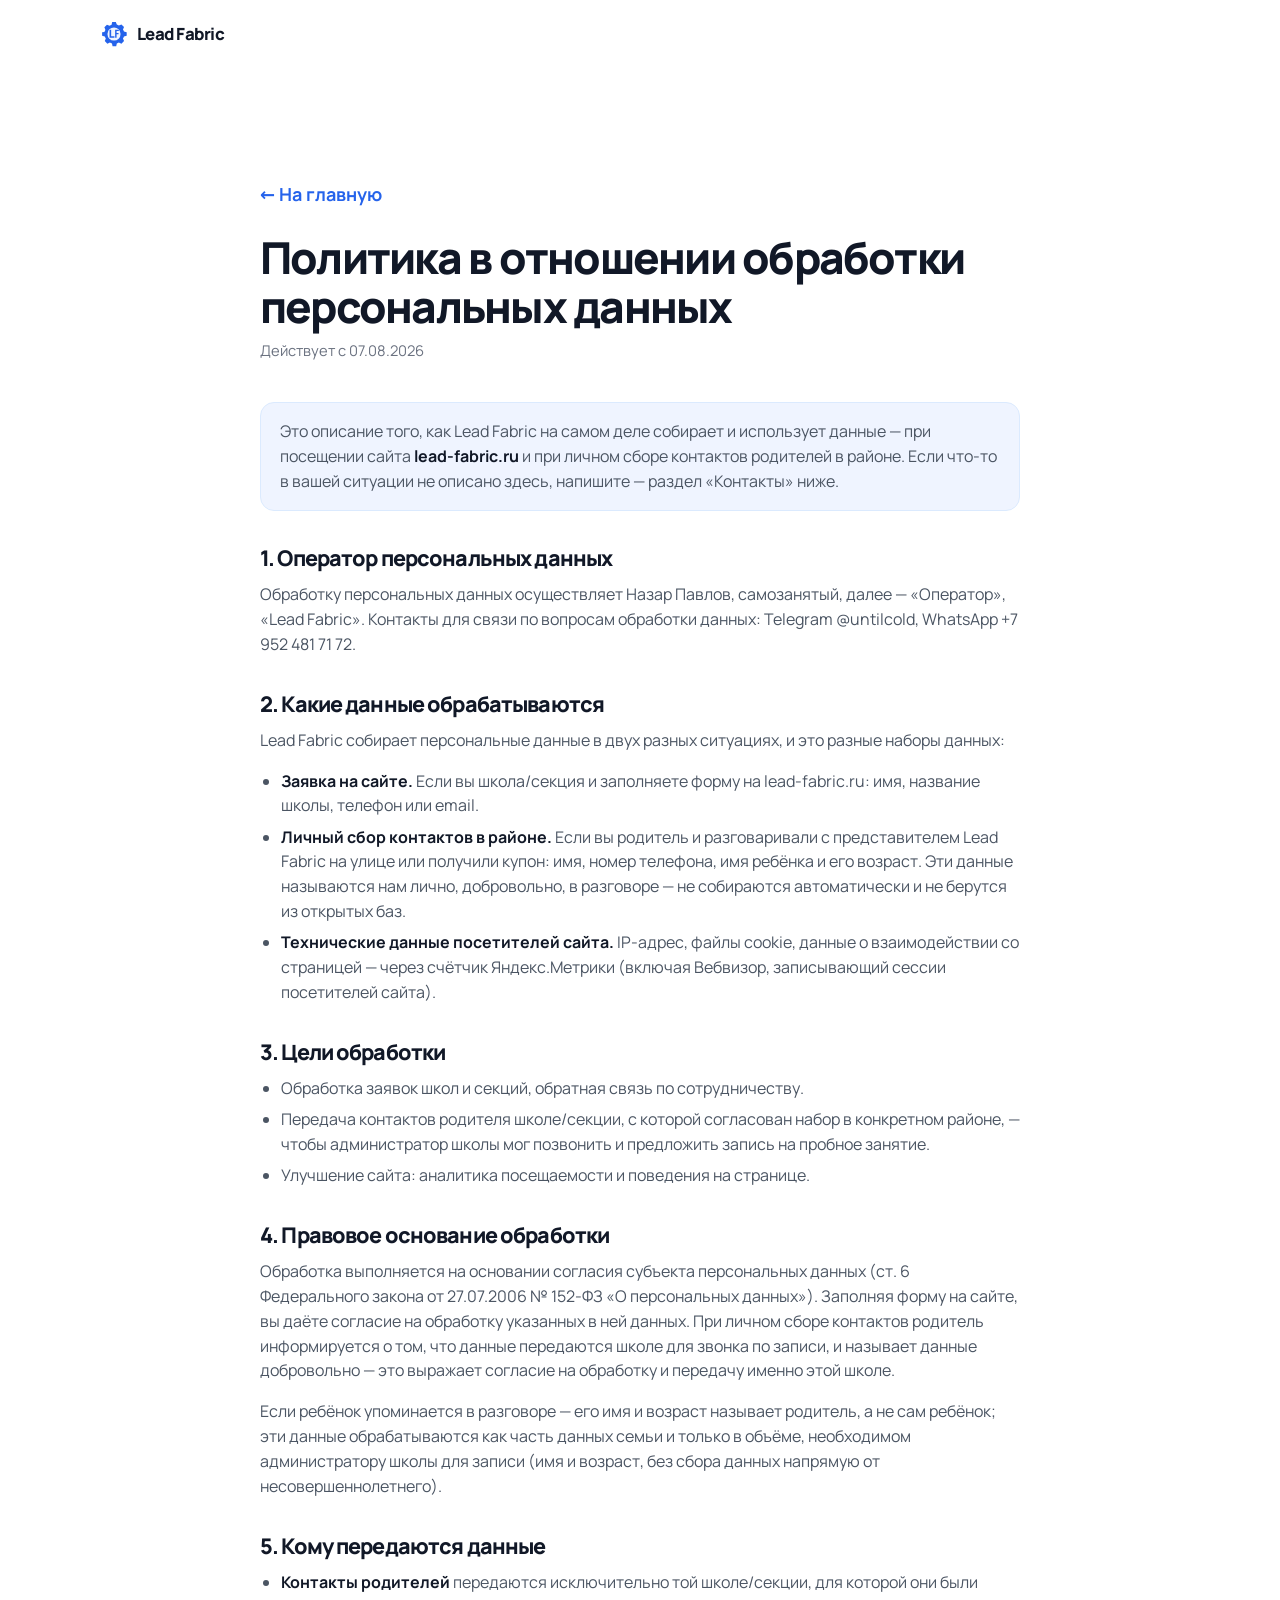
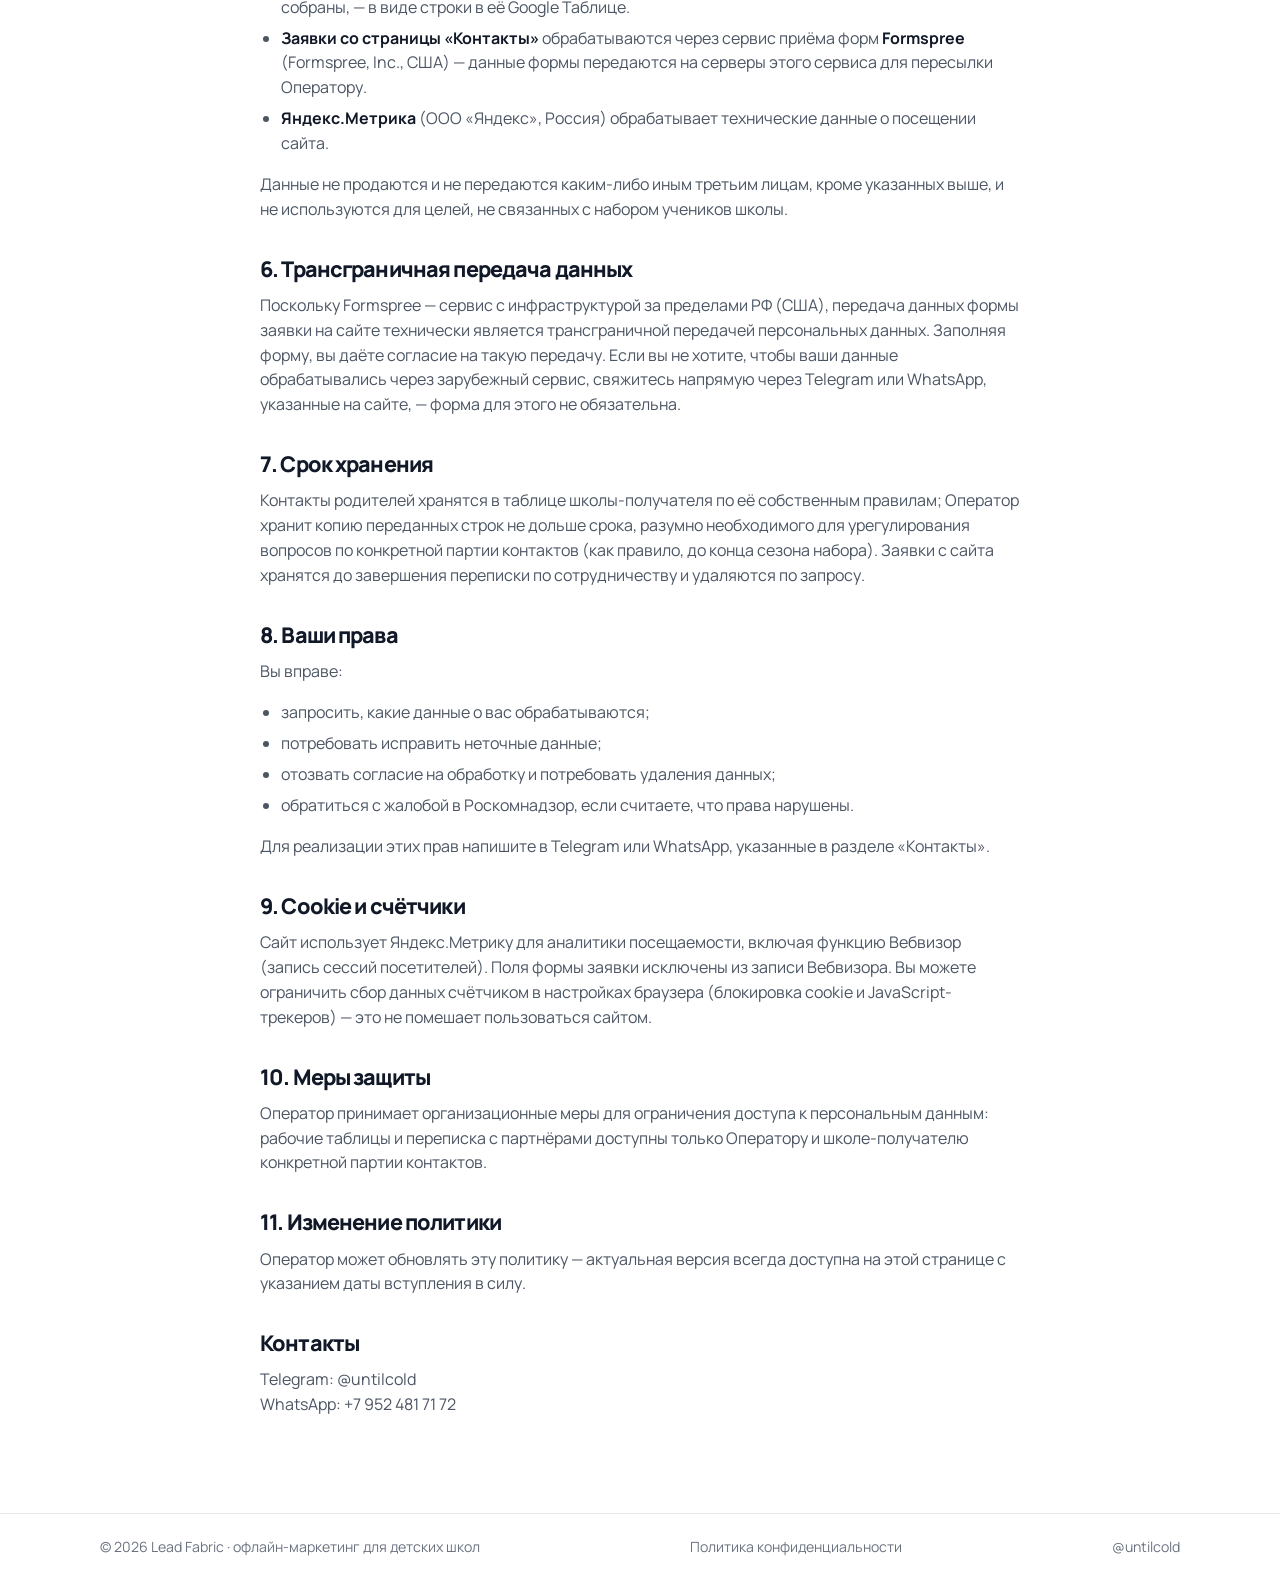
==== commit f024fe05: "Perf: JPEG assets (-92%), simplified lead form, CSP, robots, sitemap, privacy policy" ====
--- a/privacy-policy.html
+++ b/privacy-policy.html
@@ -83,11 +83,6 @@
       padding: 1rem 1.2rem;
       font-size: 0.92rem;
     }
-    .legal-fill {
-      background: #fef3c7;
-      border-radius: 4px;
-      padding: 0 0.3rem;
-    }
     .legal-back {
       display: inline-flex;
       align-items: center;
@@ -129,7 +124,7 @@
       <h2>1. Оператор персональных данных</h2>
       <p>
         Обработку персональных данных осуществляет
-        <span class="legal-fill">Назар [фамилия, статус — самозанятый / ИП, ИНН]</span>, далее — «Оператор», «Lead Fabric».
+        Назар Павлов, самозанятый, далее — «Оператор», «Lead Fabric».
         Контакты для связи по вопросам обработки данных: Telegram
         <a href="https://t.me/untilcold" target="_blank" rel="noopener">@untilcold</a>,
         WhatsApp <a href="https://wa.me/79524817172" target="_blank" rel="noopener">+7 952 481 71 72</a>.
--- a/styles.css
+++ b/styles.css
@@ -1964,28 +1964,16 @@
   overflow: hidden;
 }
 
-.field-consent {
-  display: grid;
-  grid-template-columns: auto 1fr;
-  gap: 0.55rem;
-  align-items: start;
-}
-
-.field-consent input {
-  margin-top: 0.2rem;
-  width: 17px;
-  height: 17px;
-  accent-color: var(--blue);
-}
-
-.field-consent span {
-  font-size: 0.82rem;
+.form-note {
+  margin: 0.55rem 0 0;
+  font-size: 0.78rem;
   font-weight: 400;
-  line-height: 1.4;
+  line-height: 1.45;
   color: var(--muted-2);
-}
-
-.field-consent a {
+  text-align: center;
+}
+
+.form-note a {
   color: var(--blue);
   text-decoration: underline;
 }
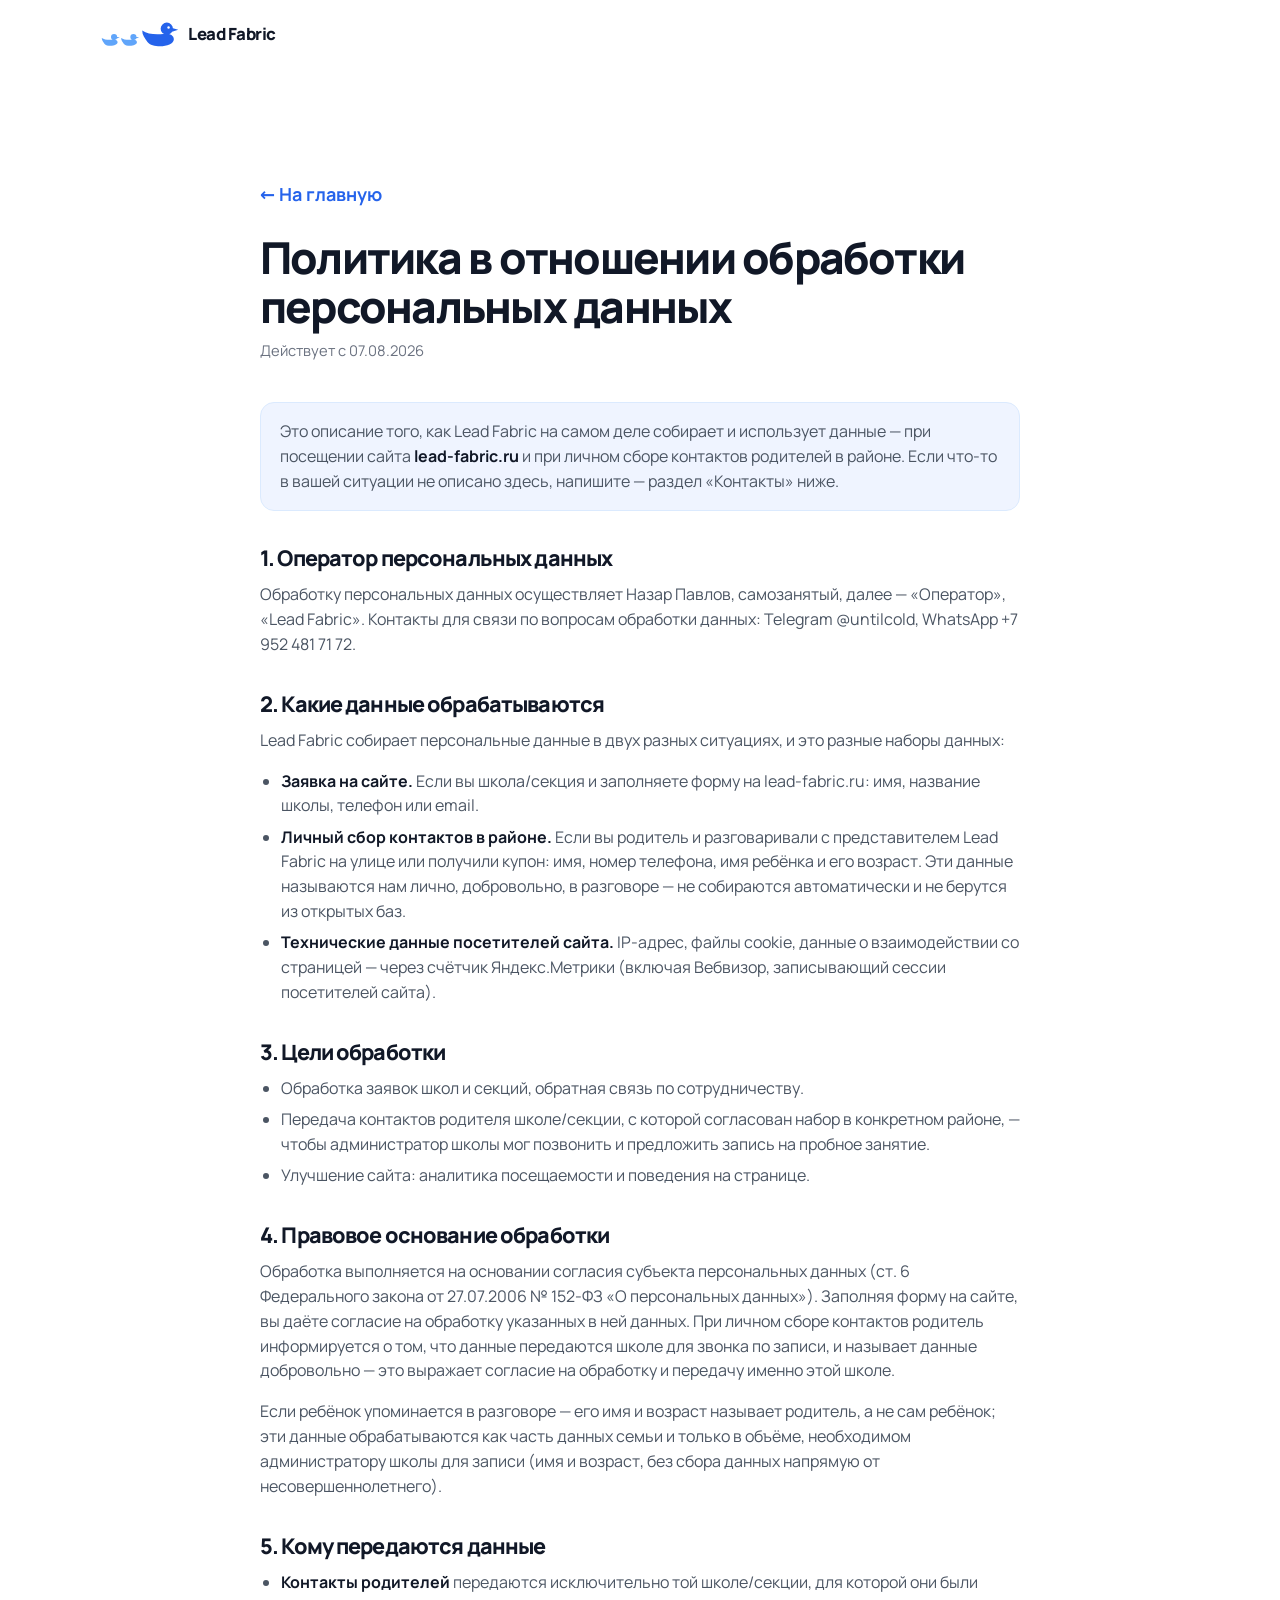
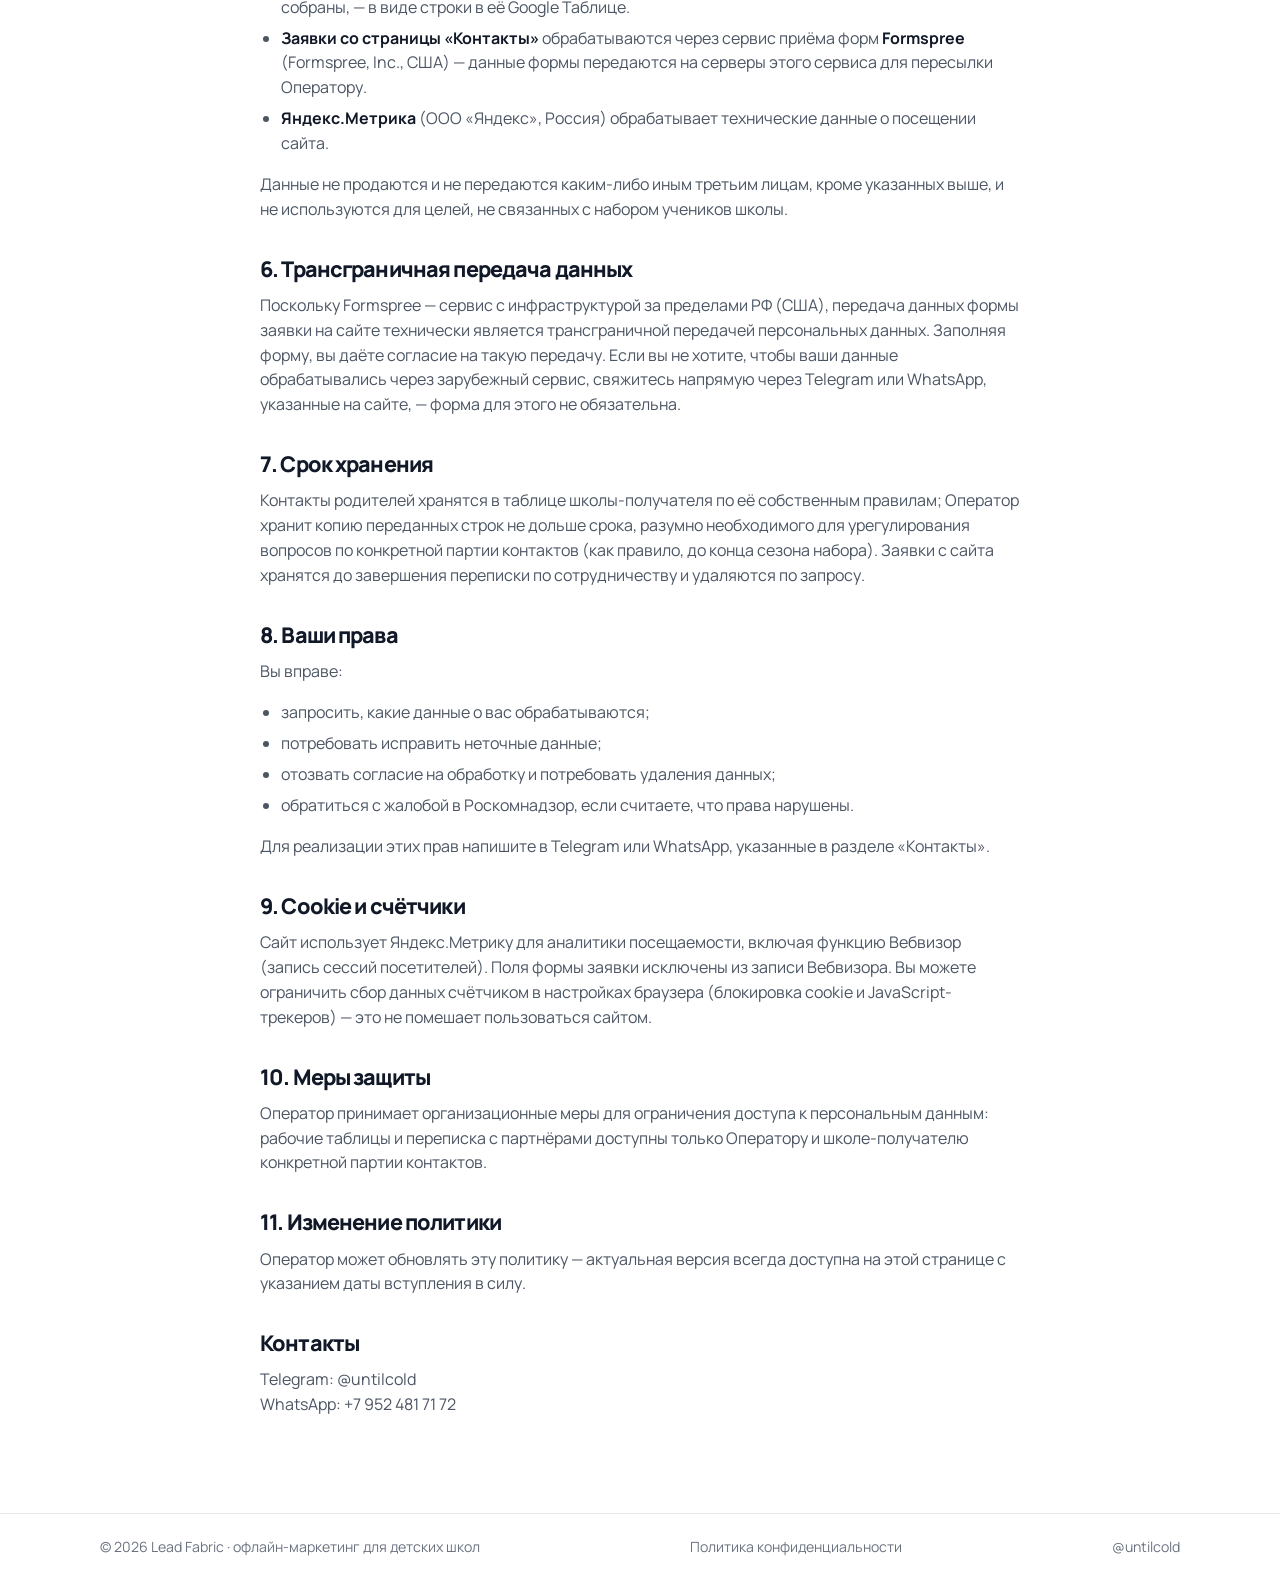
==== commit 75b63815: "Новый знак: утка с утятами в шапке и во вкладке браузера" ====
--- a/privacy-policy.html
+++ b/privacy-policy.html
@@ -103,7 +103,7 @@
   <header class="site-header">
     <div class="container header-inner">
       <a class="logo" href="index.html">
-        <img class="logo-mark" src="favicon.svg" width="28" height="28" alt="" />
+        <img class="logo-mark" src="logo.svg" width="80" height="28" alt="" />
         Lead Fabric
       </a>
     </div>
--- a/styles.css
+++ b/styles.css
@@ -106,8 +106,27 @@
 }
 
 html {
-  scroll-behavior: smooth;
+  /* Раньше горизонтальный вылет обрезался через overflow-x: hidden на body.
+     На iOS это делает body отдельным прокручиваемым слоем: инерция ломается,
+     страница идёт рывками и «стоит на месте». clip обрезает, не создавая
+     второй области прокрутки; hidden оставлен запасным для старых браузеров. */
+  overflow-x: hidden;
+  overflow-x: clip;
+  /* Не отдаём «перетяг» страницы наружу: во встроенных браузерах он
+     запускает их собственный жест закрытия окна, и медленный скролл
+     у верха страницы начинает подтормаживать. */
+  overscroll-behavior-y: contain;
   -webkit-text-size-adjust: 100%;
+  /* Липкая шапка перекрывала верх секции при переходе по якорю */
+  scroll-padding-top: 84px;
+}
+
+/* Плавная прокрутка к якорям — только там, где есть мышь. На тач-экранах
+   она конфликтует с жестом пальца. */
+@media (hover: hover) and (pointer: fine) {
+  html {
+    scroll-behavior: smooth;
+  }
 }
 
 body {
@@ -118,7 +137,6 @@
   line-height: 1.55;
   font-size: 18px;
   -webkit-font-smoothing: antialiased;
-  overflow-x: hidden;
 }
 
 img {
@@ -192,6 +210,15 @@
   transition: border-color 0.2s ease, box-shadow 0.2s ease;
 }
 
+/* Размытие фона у липкой шапки пересчитывается на каждом кадре прокрутки —
+   во встроенном браузере Telegram это самая дорогая операция на странице. */
+@media (hover: none), (pointer: coarse) {
+  .site-header {
+    background: rgba(255, 255, 255, 0.98);
+    backdrop-filter: none;
+  }
+}
+
 .site-header.is-scrolled {
   border-bottom-color: var(--line);
   box-shadow: 0 1px 0 rgba(0, 0, 0, 0.03);
@@ -214,7 +241,7 @@
 }
 
 .logo-mark {
-  width: 28px;
+  width: auto;
   height: 28px;
   flex: 0 0 auto;
   display: block;
@@ -311,8 +338,19 @@
   pointer-events: none;
 }
 
-.btn-shimmer:hover::before {
-  transform: translateX(120%);
+/* Только для мыши. На айфоне Safari включает :hover, когда палец проезжает
+   по элементу при скролле, — блик запускался и залипал белой полосой
+   поверх плавающей кнопки Telegram. */
+@media (hover: hover) and (pointer: fine) {
+  .btn-shimmer:hover::before {
+    transform: translateX(120%);
+  }
+}
+
+@media (hover: none), (pointer: coarse) {
+  .btn-shimmer::before {
+    display: none;
+  }
 }
 
 .btn-primary:hover {
@@ -390,7 +428,7 @@
   font-size: clamp(1.2rem, 2.2vw, 1.45rem);
   font-weight: 800;
   letter-spacing: -0.03em;
-  color: #93c5fd;
+  color: var(--white);
 }
 
 .hero h1 {
@@ -413,9 +451,112 @@
   gap: 0.75rem;
 }
 
+/* Доказательства на первом экране: цена теперь стоит рано, и к ней
+   человек должен приходить, уже зная масштаб. */
+.hero-stats {
+  list-style: none;
+  display: flex;
+  flex-wrap: wrap;
+  align-items: center;
+  gap: 0.5rem 1.35rem;
+  margin: 1.5rem 0 0;
+  padding: 0;
+  font-size: 0.98rem;
+  color: rgba(255, 255, 255, 0.82);
+}
+
+.hero-stats li {
+  position: relative;
+  white-space: nowrap;
+}
+
+.hero-stats li + li::before {
+  content: "";
+  position: absolute;
+  left: -0.7rem;
+  top: 0.42em;
+  width: 4px;
+  height: 4px;
+  border-radius: 50%;
+  background: rgba(255, 255, 255, 0.4);
+}
+
+.hero-stats b {
+  color: var(--white);
+  font-weight: 800;
+  letter-spacing: -0.02em;
+}
+
+/* Первый экран с настоящей таблицей вместо фотографии:
+   доказательство встречает человека до первой прочитанной строки. */
+.hero--table {
+  background:
+    radial-gradient(ellipse 80% 55% at 78% 10%, rgba(37, 99, 235, 0.5), transparent 62%),
+    linear-gradient(165deg, #0f172a 0%, #172554 55%, #1e3a8a 100%);
+}
+
+.hero--table .hero-media {
+  inset: 0 0 auto 0;
+  height: 58%;
+  display: flex;
+  align-items: flex-start;
+  justify-content: center;
+  overflow: hidden;
+}
+
+.hero--table .hero-media img {
+  display: block;
+  width: 104%;
+  max-width: none;
+  height: auto;
+  margin-top: 2.4rem;
+  transform: rotate(-2deg);
+  border-radius: 14px;
+  box-shadow: 0 30px 70px rgba(2, 6, 23, 0.75);
+}
+
+.hero--table .hero-shade {
+  background: linear-gradient(
+    180deg,
+    rgba(15, 23, 42, 0.55) 0%,
+    rgba(15, 23, 42, 0.12) 18%,
+    rgba(15, 23, 42, 0.55) 42%,
+    rgba(15, 23, 42, 0.95) 56%,
+    #0f172a 70%
+  );
+}
+
+@media (min-width: 861px) {
+  .hero--table .hero-media {
+    inset: 0 0 0 46%;
+    height: auto;
+    align-items: center;
+    justify-content: center;
+  }
+
+  .hero--table .hero-media img {
+    width: 112%;
+    margin-top: 0;
+    margin-left: 1.5rem;
+    transform: rotate(-3deg);
+  }
+
+  .hero--table .hero-shade {
+    background: linear-gradient(
+      90deg,
+      #0f172a 0%,
+      rgba(15, 23, 42, 0.96) 34%,
+      rgba(15, 23, 42, 0.55) 46%,
+      rgba(15, 23, 42, 0.15) 60%,
+      transparent 75%
+    );
+  }
+}
 /* Channels / tabs */
 .channels {
-  background: var(--blue);
+  background:
+    radial-gradient(ellipse 70% 60% at 12% 6%, rgba(96, 165, 250, 0.4), transparent 60%),
+    linear-gradient(160deg, #1e3a8a 0%, #1d4ed8 55%, #2563eb 100%);
   color: var(--white);
   padding: 4.5rem 0;
 }
@@ -482,9 +623,13 @@
   line-height: 1.25;
 }
 
-.channel-tab:hover {
-  background: rgba(255, 255, 255, 0.16);
-  transform: translateX(3px);
+/* Только для мыши: на тач-экране Safari оставляет :hover после нажатия,
+   и активная вкладка залипала тёмной вместо белой до следующего свайпа. */
+@media (hover: hover) and (pointer: fine) {
+  .channel-tab:not(.is-active):hover {
+    background: rgba(255, 255, 255, 0.16);
+    transform: translateX(3px);
+  }
 }
 
 .channel-tab.is-active {
@@ -615,6 +760,8 @@
 .channel-mock--ads {
   align-items: flex-end;
   gap: 0.55rem;
+  /* Место сверху под ярлык «цена рекламы» — иначе столбики лезут под него */
+  padding-top: 2.15rem;
   padding-bottom: 1.15rem;
   position: relative;
 }
@@ -622,7 +769,7 @@
 .channel-mock-bar {
   width: 18px;
   height: calc(var(--h, 50%) * 0.85);
-  min-height: 28px;
+  min-height: 18px;
   border-radius: 6px 6px 2px 2px;
   background: #93c5fd;
 }
@@ -743,131 +890,83 @@
 }
 
 /* Counter */
-.counter-section {
-  position: relative;
-  padding: 5.5rem 0 5rem;
-  background: var(--white);
+/* Постоянная работа — блок-утверждение во всю ширину, без сетки плиток:
+   разбивает ритм и снимает ощущение, что сайт продаёт разовую пробу. */
+/* Единственный густо-синий блок во второй половине страницы — он должен
+   останавливать взгляд. Соседи слева и справа светлые. */
+.ongoing {
+  padding: 4.25rem 0;
+  background:
+    radial-gradient(ellipse 70% 60% at 88% 8%, rgba(96, 165, 250, 0.38), transparent 60%),
+    linear-gradient(150deg, #1e3a8a 0%, #1d4ed8 58%, #2563eb 100%);
+  color: var(--white);
+}
+
+.ongoing-eyebrow {
+  margin: 0 0 0.8rem;
+  font-size: 13px;
+  font-weight: 700;
+  letter-spacing: 0.12em;
+  text-transform: uppercase;
+  color: #bfdbfe;
+}
+
+.ongoing-title {
+  color: var(--white);
+  max-width: 20ch;
+  margin-bottom: 1.15rem;
+}
+
+.ongoing-text {
+  margin: 0 0 0.9rem;
+  max-width: 56ch;
+  color: rgba(255, 255, 255, 0.9);
+  font-size: 1.08rem;
+  line-height: 1.5;
+}
+
+.ongoing-text--wrap {
+  margin-top: 1.6rem;
+}
+
+/* Сюда переехала география из удалённого блока «Опыт» */
+.ongoing-geo {
+  display: flex;
+  align-items: flex-start;
+  gap: 0.65rem;
+  max-width: 56ch;
+  margin: 1.5rem 0 0;
+  padding-top: 1.25rem;
+  border-top: 1px solid rgba(255, 255, 255, 0.22);
+  color: rgba(255, 255, 255, 0.84);
+  font-size: 1rem;
+  line-height: 1.45;
+}
+
+.ongoing-geo svg {
+  flex: 0 0 auto;
+  margin-top: 0.15rem;
+  color: #bfdbfe;
+}
+
+/* Benefits / flip cards */
+/* Светлый сине-белый градиент, как у остальных светлых секций: густо-синим
+   на этом участке страницы остаётся только «После передачи». */
+.benefits {
+  background:
+    radial-gradient(ellipse 75% 60% at 88% 92%, rgba(37, 99, 235, 0.1), transparent 60%),
+    linear-gradient(180deg, #f4f8ff 0%, #ffffff 58%, #eff6ff 100%);
+  padding: 4.5rem 0 5rem;
   overflow: hidden;
 }
 
-.counter-band {
-  position: absolute;
-  left: 0;
-  right: 0;
-  height: 56px;
-}
-
-.counter-band--blue {
-  top: 0;
-  background: var(--blue);
-  border-radius: 0 0 40% 40% / 0 0 100% 100%;
-}
-
-.counter-band--soft {
-  bottom: 0;
-  background: var(--blue-soft);
-  border-radius: 40% 40% 0 0 / 100% 100% 0 0;
-}
-
-.counter-inner {
-  position: relative;
-  z-index: 1;
-  text-align: left;
-}
-
-.counter-heading {
-  max-width: 18ch;
-  margin-bottom: 2rem;
-}
-
-.counter-grid {
-  display: grid;
-  grid-template-columns: repeat(4, minmax(0, 1fr));
-  gap: 1rem;
-}
-
-.counter-stat {
-  background: var(--white);
-  border: 1px solid var(--line);
-  border-radius: 20px;
-  padding: 1.4rem 1.1rem;
-  text-align: left;
-}
-
-.counter-stat-value {
-  color: var(--blue);
-  font-size: clamp(2.2rem, 4vw, 3rem);
-  font-weight: 800;
-  letter-spacing: -0.04em;
-  line-height: 1;
-  margin-bottom: 0.65rem;
-}
-
-.counter-stat-label {
-  color: var(--muted-2);
-  font-size: 1.02rem;
-  font-weight: 600;
-  line-height: 1.35;
-}
-
-.counter-stat--text {
-  background: var(--blue-soft);
-  border-color: transparent;
-}
-
-.counter-stat-value--text {
-  font-size: clamp(1.5rem, 2.4vw, 1.9rem);
-  letter-spacing: -0.03em;
-  line-height: 1.1;
-}
-
-.odometer {
-  display: inline-flex;
-  align-items: center;
-  gap: 0.06em;
-  vertical-align: baseline;
-}
-
-.odo-digit {
-  display: inline-block;
-  height: 1.15em;
-  overflow: hidden;
-  position: relative;
-  width: 0.62em;
-}
-
-.odo-digit.is-space {
-  width: 0.28em;
-}
-
-.odo-suffix {
-  display: inline-block;
-  margin-left: 0.05em;
-}
-
-.odo-reel {
-  display: block;
-  transition: transform 1.4s cubic-bezier(0.2, 0.8, 0.2, 1);
-  will-change: transform;
-}
-
-.odo-reel span {
-  display: block;
-  height: 1.15em;
-  line-height: 1.15em;
-  text-align: center;
-}
-
-/* Benefits / flip cards */
-.benefits {
-  background: var(--blue);
-  padding: 4.5rem 0 5rem;
-  color: var(--white);
-  overflow: hidden;
-}
-
+/* Ярлык остался и во всплывающей панели «Сотрудничество» — там фон синий */
 .label-on-blue {
-  color: rgba(255, 255, 255, 0.65);
+  color: #1d4ed8;
+}
+
+.process-pop .label-on-blue {
+  color: rgba(255, 255, 255, 0.88);
 }
 
 .benefits-intro {
@@ -878,12 +977,12 @@
 .benefits-title {
   max-width: 16ch;
   margin: 0;
-  color: var(--white);
   font-size: clamp(2rem, 4vw, 3rem);
 }
 
+/* Раньше здесь гасилось opacity: 0.55 — заголовок навсегда тускнел
+   после появления карточек и переставал читаться. */
 .benefits.is-split .benefits-intro {
-  opacity: 0.55;
   transform: translateY(-6px);
 }
 
@@ -930,13 +1029,22 @@
   height: 100%;
   min-height: 300px;
   transform-style: preserve-3d;
-  transition: transform 0.75s cubic-bezier(0.22, 1, 0.36, 1);
-}
-
-.flip-card:hover .flip-inner,
+  transition: transform 1.15s cubic-bezier(0.3, 0.9, 0.25, 1);
+  -webkit-backface-visibility: hidden;
+  backface-visibility: hidden;
+}
+
+/* На тач-экранах Safari вешает :hover при скролле пальцем по карточке —
+   из-за этого карточки переворачивались сами. Наведение только для мыши. */
 .flip-card.is-flipped .flip-inner,
 .flip-card:focus-visible .flip-inner {
   transform: rotateY(180deg);
+}
+
+@media (hover: hover) and (pointer: fine) {
+  .flip-card:hover .flip-inner {
+    transform: rotateY(180deg);
+  }
 }
 
 .flip-face {
@@ -946,17 +1054,32 @@
   overflow: hidden;
   backface-visibility: hidden;
   -webkit-backface-visibility: hidden;
+  /* Секция стала светлой — без рамки светлая карточка сливается с фоном */
+  border: 1px solid #dbeafe;
+  box-shadow: 0 14px 34px rgba(37, 99, 235, 0.1);
 }
 
 .flip-front {
-  background: var(--dark);
-}
-
-.flip-front img {
-  width: 100%;
-  height: 100%;
-  object-fit: cover;
-  object-position: center 18%;
+  background:
+    radial-gradient(ellipse 70% 55% at 74% 16%, rgba(255, 255, 255, 0.9), transparent 60%),
+    linear-gradient(165deg, #ffffff 0%, #eff6ff 48%, #dbeafe 100%);
+}
+
+/* Рисованная иллюстрация вместо фотографии */
+.flip-art {
+  position: absolute;
+  inset: 0;
+  display: grid;
+  place-items: center;
+  padding: 1.6rem 1.25rem 4.6rem;
+}
+
+/* Без CSS-фильтра: на айфоне тень у картинки внутри 3D-переворота
+   вылезала серым квадратом на долю секунды. Тень нарисована внутри SVG. */
+.flip-art svg {
+  width: min(82%, 200px);
+  height: auto;
+  display: block;
 }
 
 .flip-caption {
@@ -965,16 +1088,16 @@
   right: 0;
   bottom: 0;
   padding: 2.5rem 1.25rem 1.15rem;
-  color: var(--white);
+  color: var(--hero-dark);
   font-weight: 800;
   font-size: 1.35rem;
   letter-spacing: -0.03em;
-  background: linear-gradient(180deg, transparent, rgba(15, 23, 42, 0.78) 55%);
+  background: linear-gradient(180deg, rgba(219, 234, 254, 0), rgba(219, 234, 254, 0.92) 52%, #cfe0fd 100%);
 }
 
 .flip-back {
-  background: linear-gradient(165deg, #0f172a 0%, #1e3a8a 55%, #1d4ed8 100%);
-  color: var(--white);
+  background: linear-gradient(165deg, #dbeafe 0%, #bfdbfe 55%, #93c5fd 100%);
+  color: var(--hero-dark);
   transform: rotateY(180deg);
   padding: 1.5rem 1.4rem 1.35rem;
   display: flex;
@@ -990,9 +1113,14 @@
   animation: symbolIn 0.55s ease both;
 }
 
-.flip-card:hover .flip-symbol,
 .flip-card.is-flipped .flip-symbol {
   animation: symbolPop 0.7s cubic-bezier(0.22, 1, 0.36, 1) both;
+}
+
+@media (hover: hover) and (pointer: fine) {
+  .flip-card:hover .flip-symbol {
+    animation: symbolPop 0.7s cubic-bezier(0.22, 1, 0.36, 1) both;
+  }
 }
 
 @keyframes symbolPop {
@@ -1023,7 +1151,7 @@
 }
 
 .flip-back-text {
-  color: rgba(255, 255, 255, 0.82);
+  color: #1e3a8a;
   font-size: 1.05rem;
   line-height: 1.45;
   font-weight: 600;
@@ -1039,8 +1167,8 @@
   width: 26px;
   height: 26px;
   border-radius: 50%;
-  background: rgba(255, 255, 255, 0.92);
-  opacity: 0.85;
+  background: rgba(37, 99, 235, 0.14);
+  opacity: 1;
   transition: opacity 0.3s ease;
   background-image: url("data:image/svg+xml,%3Csvg xmlns='http://www.w3.org/2000/svg' viewBox='0 0 24 24' fill='none' stroke='%232563eb' stroke-width='2.4' stroke-linecap='round'%3E%3Cpath d='M4 9a8 8 0 0 1 13.6-4.6L20 7'/%3E%3Cpath d='M20 3v4h-4'/%3E%3C/svg%3E");
   background-repeat: no-repeat;
@@ -1048,8 +1176,20 @@
   background-size: 15px 15px;
 }
 
-.flip-card:hover .flip-front::after {
+@media (hover: hover) and (pointer: fine) {
+  .flip-card:hover .flip-front::after {
+    opacity: 0;
+  }
+}
+
+.flip-card.is-flipped .flip-front::after {
   opacity: 0;
+}
+
+/* Точки карусели — только на мобильном, где карточки едут вбок */
+.flip-dots,
+.review-dots {
+  display: none;
 }
 
 /* Shared sections */
@@ -1291,39 +1431,27 @@
   box-shadow: 0 12px 40px rgba(15, 23, 42, 0.04);
 }
 
-.deliver-table {
+/* Настоящий скриншот рабочей таблицы вместо свёрстанной имитации */
+.deliver-shot {
+  /* Без этого ячейка сетки растягивается под ширину картинки в 1010px
+     и подпись под ней уезжает за край экрана. */
+  min-width: 0;
+  margin: 0;
   padding: 0.75rem 0.85rem 0.55rem;
   border-bottom: 1px solid var(--line);
   background: var(--white);
-  overflow-x: auto;
-}
-
-.deliver-table table {
+}
+
+.deliver-shot-frame {
+  border: 1px solid var(--line);
+  border-radius: 12px;
+  overflow: hidden;
+}
+
+.deliver-shot-frame img {
   width: 100%;
-  border-collapse: collapse;
-  font-size: 0.98rem;
-}
-
-.deliver-table th {
-  text-align: left;
-  padding: 0.55rem 0.7rem;
-  font-size: 0.72rem;
-  letter-spacing: 0.08em;
-  text-transform: uppercase;
-  color: var(--muted);
-  border-bottom: 1px solid var(--line);
-  white-space: nowrap;
-}
-
-.deliver-table td {
-  padding: 0.6rem 0.7rem;
-  border-bottom: 1px solid var(--line);
-  font-weight: 600;
-  white-space: nowrap;
-}
-
-.deliver-table tbody tr:last-child td {
-  border-bottom: 0;
+  height: auto;
+  display: block;
 }
 
 .deliver-note {
@@ -1385,115 +1513,278 @@
   line-height: 1.3;
 }
 
-/* После передачи */
-.section-after {
+/* Сотрудничество — был плоский белый фон, единственная секция без оформления */
+.label-on-tint {
+  color: #1d4ed8;
+}
+
+/* Кнопка внизу белой карточки «Вы покупаете не звонок, а данные».
+   Раньше здесь была серая подпись — теперь тот же текст работает входом
+   во всплывающую панель «Сотрудничество». */
+.buy-cta {
+  display: block;
+  width: 100%;
+  margin: 1.35rem 0 0;
+  padding: 1.05rem 1.2rem 1.1rem;
+  border: 0;
+  border-radius: 20px;
   background:
-    radial-gradient(ellipse 80% 60% at 10% 0%, rgba(37, 99, 235, 0.12), transparent 55%),
-    radial-gradient(ellipse 70% 50% at 90% 100%, rgba(147, 197, 253, 0.2), transparent 50%),
-    linear-gradient(180deg, #f0f7ff 0%, #ffffff 55%);
-  border-top: 1px solid #dbeafe;
-  border-bottom: 1px solid #e8eef8;
-}
-
-.label-on-tint {
-  color: #3b82f6;
-}
-
-.after-shell {
-  display: grid;
+    radial-gradient(ellipse 80% 130% at 88% 0%, rgba(96, 165, 250, 0.45), transparent 62%),
+    linear-gradient(150deg, #1d4ed8 0%, #2563eb 100%);
+  color: var(--white);
+  font: inherit;
+  text-align: left;
+  cursor: pointer;
+  box-shadow: 0 14px 30px rgba(37, 99, 235, 0.24);
+  transition: transform 0.3s cubic-bezier(0.22, 1, 0.36, 1), box-shadow 0.3s ease;
+}
+
+.price-asset .buy-cta-note {
+  display: block;
+  color: rgba(255, 255, 255, 0.88);
+  font-size: 0.95rem;
+  line-height: 1.45;
+}
+
+.price-asset .buy-cta-link {
+  display: inline-flex;
+  align-items: center;
+  gap: 0.45rem;
+  margin-top: 0.8rem;
+  color: var(--white);
+  font-size: 1.04rem;
+  font-weight: 800;
+  line-height: 1.3;
+  letter-spacing: -0.01em;
+}
+
+.buy-cta-link svg {
+  flex: 0 0 auto;
+  transition: transform 0.3s ease;
+}
+
+@media (hover: hover) and (pointer: fine) {
+  .buy-cta:hover {
+    transform: translateY(-2px);
+    box-shadow: 0 20px 40px rgba(37, 99, 235, 0.3);
+  }
+
+  .buy-cta:hover .buy-cta-link svg {
+    transform: translateX(4px);
+  }
+}
+
+/* Панель накрывает белую карточку целиком; если шагов не хватает по высоте,
+   она свисает ниже карточки — отсюда тень, она держит её «поверх». */
+.process-pop {
+  position: absolute;
+  inset: 0 0 auto 0;
+  z-index: 6;
+  min-height: 100%;
+  padding: 1.7rem 1.5rem 1.8rem;
+  border-radius: 28px;
+  background:
+    radial-gradient(ellipse 70% 60% at 12% 6%, rgba(96, 165, 250, 0.4), transparent 60%),
+    linear-gradient(160deg, #1e3a8a 0%, #1d4ed8 55%, #2563eb 100%);
+  color: var(--white);
+  box-shadow: 0 30px 70px rgba(2, 6, 23, 0.38);
+  animation: popIn 0.42s cubic-bezier(0.22, 1, 0.36, 1) both;
+}
+
+@keyframes popIn {
+  from {
+    opacity: 0;
+    transform: translateY(10px) scale(0.97);
+  }
+  to {
+    opacity: 1;
+    transform: none;
+  }
+}
+
+.process-pop-close {
+  position: absolute;
+  top: 1rem;
+  right: 1rem;
+  display: grid;
+  place-items: center;
+  width: 2.2rem;
+  height: 2.2rem;
+  padding: 0;
+  border: 1px solid rgba(255, 255, 255, 0.32);
+  border-radius: 50%;
+  background: rgba(255, 255, 255, 0.12);
+  color: var(--white);
+  cursor: pointer;
+  transition: background 0.25s ease;
+}
+
+@media (hover: hover) and (pointer: fine) {
+  .process-pop-close:hover {
+    background: rgba(255, 255, 255, 0.24);
+  }
+}
+
+.process-pop .label {
+  margin-bottom: 0.5rem;
+}
+
+.price-asset h3.process-pop-title {
+  margin: 0 0 1.3rem;
+  color: var(--white);
+  font-size: 1.5rem;
+  letter-spacing: -0.03em;
+}
+
+.process-pop .steps {
+  max-width: none;
+}
+
+/* Шаги на синем: карточка белая при любой ширине, иначе тёмный текст пропадает.
+   Специфичность поднята, потому что общие правила карточки цены сильнее. */
+.process-pop .step {
+  background: var(--white);
+  border-color: #dbeafe;
+  color: var(--text);
+  box-shadow: 0 10px 24px rgba(2, 6, 23, 0.18);
+  animation: stepIn 0.5s cubic-bezier(0.22, 1, 0.36, 1) backwards;
+}
+
+.process-pop .step p {
+  font-size: 1rem;
+}
+
+.process-pop .step-num {
+  color: var(--white);
+  font-size: 0.9rem;
+  line-height: 1;
+}
+
+.process-pop .step-icon {
+  color: var(--blue);
+  font-size: 1rem;
+}
+
+.process-pop .steps::before {
+  background: linear-gradient(180deg, rgba(255, 255, 255, 0.45), rgba(255, 255, 255, 0.85), rgba(255, 255, 255, 0.45));
+  opacity: 1;
+}
+
+.process-pop .step:nth-child(1) { animation-delay: 0.05s; }
+.process-pop .step:nth-child(2) { animation-delay: 0.12s; }
+.process-pop .step:nth-child(3) { animation-delay: 0.19s; }
+.process-pop .step:nth-child(4) { animation-delay: 0.26s; }
+.process-pop .step:nth-child(5) { animation-delay: 0.33s; }
+
+@keyframes stepIn {
+  from {
+    opacity: 0;
+    transform: translateY(14px);
+  }
+  to {
+    opacity: 1;
+    transform: none;
+  }
+}
+
+/* Разбор обзвона — четыре шага внутри синего блока «После передачи» */
+.after-loop {
+  list-style: none;
+  margin: 1.75rem 0 0;
+  padding: 0;
+  display: grid;
+  grid-template-columns: repeat(2, minmax(0, 1fr));
   gap: 1rem;
 }
 
-.after-speed {
-  display: flex;
-  gap: 1rem;
-  align-items: flex-start;
-  padding: 1.25rem 1.35rem;
+/* Отдельные карточки: раньше все четыре шага лежали в одной коробке
+   и на телефоне читались сплошной стеной текста. */
+.after-loop li {
+  position: relative;
+  overflow: hidden;
+  padding: 1.35rem 1.3rem 1.4rem;
+  border: 1px solid #dbeafe;
   border-radius: 24px;
-  background: linear-gradient(135deg, #1d4ed8 0%, #2563eb 55%, #3b82f6 100%);
-  color: var(--white);
-  box-shadow: 0 16px 40px rgba(37, 99, 235, 0.28);
-}
-
-.after-speed-icon {
-  flex: 0 0 auto;
-  width: 3rem;
-  height: 3rem;
-  border-radius: 16px;
-  background: rgba(255, 255, 255, 0.18);
-  color: #fff;
+  background: var(--white);
+  /* Блок вокруг синий и красит текст в белый — карточкам возвращаем тёмный */
+  color: var(--text);
+  box-shadow: 0 14px 32px rgba(2, 6, 23, 0.16);
+}
+
+.after-loop-icon {
   display: grid;
   place-items: center;
-}
-
-.after-speed h3 {
-  margin: 0 0 0.35rem;
-  color: var(--white);
-  font-size: 1.2rem;
-}
-
-.after-speed p {
-  margin: 0;
-  color: rgba(255, 255, 255, 0.88);
-  font-size: 1.02rem;
+  width: 2.6rem;
+  height: 2.6rem;
+  margin-bottom: 0.9rem;
+  border-radius: 14px;
+  background: var(--blue-soft);
+  color: var(--blue);
+  transition: transform 0.45s cubic-bezier(0.22, 1, 0.36, 1), background 0.35s ease;
+}
+
+.after-loop strong {
+  display: block;
+  margin-bottom: 0.35rem;
+  font-size: 1.12rem;
+  letter-spacing: -0.02em;
+}
+
+.after-loop-text {
+  display: block;
+  max-width: 34ch;
+  color: var(--muted-2);
+  font-size: 0.98rem;
   line-height: 1.45;
-  max-width: 58ch;
-}
-
-.after-grid {
-  display: grid;
-  grid-template-columns: repeat(3, minmax(0, 1fr));
-  gap: 1rem;
-}
-
-.after-card {
-  border: 1px solid #dbeafe;
-  border-radius: 22px;
-  background: var(--white);
-  padding: 1.35rem 1.25rem;
-  box-shadow: 0 10px 28px rgba(37, 99, 235, 0.06);
-  transition: transform 0.35s cubic-bezier(0.22, 1, 0.36, 1), border-color 0.35s ease,
-    box-shadow 0.35s ease;
+}
+
+/* Появляются по очереди, как карточки в «Преимуществах» */
+.after-loop li.reveal {
+  transform: translateY(20px) scale(0.98);
+}
+
+.after-loop li.reveal.is-visible {
+  transform: none;
+}
+
+.after-loop li:nth-child(1) { transition-delay: 0.04s; }
+.after-loop li:nth-child(2) { transition-delay: 0.13s; }
+.after-loop li:nth-child(3) { transition-delay: 0.22s; }
+.after-loop li:nth-child(4) { transition-delay: 0.31s; }
+
+.after-loop li.is-visible .after-loop-icon {
+  animation: loopIconIn 0.6s cubic-bezier(0.22, 1, 0.36, 1) both;
+}
+
+@keyframes loopIconIn {
+  from {
+    opacity: 0;
+    transform: scale(0.55) rotate(-14deg);
+  }
+  to {
+    opacity: 1;
+    transform: none;
+  }
 }
 
 @media (hover: hover) and (pointer: fine) {
-  .after-card:hover,
+  .after-loop li:hover {
+    border-color: var(--blue);
+    box-shadow: 0 14px 32px rgba(37, 99, 235, 0.14);
+  }
+
+  .after-loop li:hover .after-loop-icon {
+    transform: scale(1.08);
+    background: #dbeafe;
+  }
+}
+
+@media (hover: hover) and (pointer: fine) {
   .step:hover {
     transform: translateY(-4px);
     border-color: var(--blue);
     box-shadow: 0 12px 28px rgba(37, 99, 235, 0.12);
   }
-}
-
-.deliver-table tbody tr {
-  transition: background-color 0.25s ease;
-}
-
-.deliver-table tbody tr:hover {
-  background: var(--blue-soft);
-}
-
-.after-icon {
-  display: grid;
-  place-items: center;
-  width: 2.6rem;
-  height: 2.6rem;
-  border-radius: 14px;
-  background: var(--blue-soft);
-  color: var(--blue);
-  margin-bottom: 0.9rem;
-}
-
-.after-card h3 {
-  margin: 0 0 0.4rem;
-  font-size: 1.12rem;
-}
-
-.after-card p {
-  margin: 0;
-  color: var(--muted-2);
-  font-size: 0.98rem;
-  line-height: 1.4;
 }
 
 /* Калькулятор окупаемости */
@@ -1591,8 +1882,20 @@
   font-weight: 600;
 }
 
+.calc-share {
+  margin: 0.9rem 0 0;
+  color: var(--text);
+  font-size: 1rem;
+  font-weight: 600;
+}
+
+.calc-share b {
+  color: var(--blue);
+  font-weight: 800;
+}
+
 .calc-note {
-  margin: 1.15rem 0 0;
+  margin: 0.7rem 0 0;
   color: var(--muted);
   font-size: 0.88rem;
   max-width: 62ch;
@@ -1624,6 +1927,7 @@
   max-width: none;
   display: flex;
   flex-direction: column;
+  justify-content: center;
 }
 
 .price-eyebrow {
@@ -1636,6 +1940,7 @@
 }
 
 .price-asset {
+  position: relative;
   border: 1px solid #dbeafe;
   border-radius: 28px;
   background: var(--white);
@@ -1643,12 +1948,14 @@
   box-shadow: 0 12px 32px rgba(37, 99, 235, 0.06);
 }
 
-.price-asset h3 {
+/* Селекторы прижаты к прямым потомкам: внутри карточки живёт ещё и всплывающая
+   панель со своим списком шагов, общие правила ломали ей вёрстку. */
+.price-asset > h3 {
   margin: 0 0 1.15rem;
   font-size: 1.3rem;
 }
 
-.price-asset ul {
+.price-asset > ul {
   list-style: none;
   margin: 0;
   padding: 0;
@@ -1656,7 +1963,7 @@
   gap: 0.95rem;
 }
 
-.price-asset li {
+.price-asset > ul > li {
   display: grid;
   grid-template-columns: auto 1fr;
   gap: 0.7rem;
@@ -1675,24 +1982,24 @@
   place-items: center;
 }
 
-.price-asset strong {
+.price-asset > ul strong {
   display: block;
   font-size: 1.02rem;
   margin-bottom: 0.2rem;
 }
 
-.price-asset span {
+/* Только текст пункта: раньше правило доставало и до иконки и гасило её синий */
+.price-asset > ul div span {
   color: var(--muted-2);
   font-size: 0.95rem;
   line-height: 1.4;
 }
 
-.price-asset-note {
-  margin: 1.2rem 0 0;
-  padding-top: 1rem;
-  border-top: 1px solid #e8eef8;
-  color: var(--muted);
-  font-size: 0.92rem;
+/* Знака ₽ нет в подключённом Manrope, он берётся из системного шрифта
+   и рядом с жирными цифрами смотрится тяжелее их. Облегчаем. */
+.rub {
+  font-weight: 500;
+  font-size: 0.86em;
 }
 
 .price-value {
@@ -1720,7 +2027,7 @@
 
 .price-checks {
   list-style: none;
-  margin: auto 0 0;
+  margin: 0.35rem 0 0;
   padding: 1rem 0 0;
   border-top: 1px solid rgba(255, 255, 255, 0.22);
   display: grid;
@@ -1746,6 +2053,30 @@
   background: #93c5fd;
 }
 
+/* Пробная партия как понятный стартовый набор, а не «посчитайте сами» */
+.price-start {
+  margin: 1.15rem 0 0;
+  padding-top: 1rem;
+  border-top: 1px solid rgba(255, 255, 255, 0.22);
+  color: rgba(255, 255, 255, 0.86);
+  font-size: 0.95rem;
+  line-height: 1.45;
+}
+
+.price-start strong {
+  display: inline-block;
+  margin-top: 0.15rem;
+  color: var(--white);
+  font-size: 1.2rem;
+  font-weight: 800;
+  letter-spacing: -0.02em;
+}
+
+/* Кнопка прямо под расчётом — в момент, когда человек убедился сам */
+.calc-cta {
+  margin-top: 1.25rem;
+}
+
 .section-price .calc {
   margin-top: 1.25rem;
   border-color: #dbeafe;
@@ -1819,7 +2150,7 @@
   display: grid;
   grid-template-columns: minmax(0, 1.15fr) minmax(0, 0.95fr);
   gap: 1.25rem;
-  align-items: start;
+  align-items: stretch;
   margin-top: 0.5rem;
 }
 
@@ -1829,22 +2160,24 @@
   background: var(--white);
   border: 1px solid #dbeafe;
   box-shadow: 0 14px 36px rgba(37, 99, 235, 0.07);
+  display: flex;
+  flex-direction: column;
 }
 
 .cta-person {
   display: flex;
   align-items: center;
-  gap: 1.1rem;
+  gap: 1.25rem;
   margin-bottom: 1.15rem;
 }
 
 .cta-photo {
   flex: 0 0 auto;
-  width: 108px;
-  height: 108px;
+  width: 190px;
+  height: 238px;
   object-fit: cover;
-  object-position: center 12%;
-  border-radius: 28px;
+  object-position: center 50%;
+  border-radius: 24px;
   border: 3px solid #dbeafe;
   box-shadow: 0 10px 28px rgba(37, 99, 235, 0.16);
   background: var(--blue-soft);
@@ -1890,18 +2223,20 @@
 }
 
 .cta-main .hero-actions {
-  margin-top: 1.15rem;
+  margin-top: auto;
+  padding-top: 1.15rem;
 }
 
 @media (max-width: 620px) {
   .cta-person {
     align-items: flex-start;
+    gap: 1rem;
   }
 
   .cta-photo {
-    width: 88px;
-    height: 88px;
-    border-radius: 22px;
+    width: 124px;
+    height: 155px;
+    border-radius: 18px;
   }
 }
 
@@ -1938,7 +2273,8 @@
   color: var(--muted-2);
 }
 
-.field input {
+.field input,
+.field select {
   width: 100%;
   min-height: 48px;
   padding: 0.7rem 0.9rem;
@@ -1951,7 +2287,18 @@
   transition: border-color 0.2s ease, box-shadow 0.2s ease;
 }
 
-.field input:focus {
+.field select {
+  appearance: none;
+  -webkit-appearance: none;
+  padding-right: 2.4rem;
+  background-image: url("data:image/svg+xml,%3Csvg xmlns='http://www.w3.org/2000/svg' viewBox='0 0 24 24' fill='none' stroke='%236b7280' stroke-width='2.2' stroke-linecap='round' stroke-linejoin='round'%3E%3Cpath d='m6 9 6 6 6-6'/%3E%3C/svg%3E");
+  background-repeat: no-repeat;
+  background-position: right 0.85rem center;
+  background-size: 18px 18px;
+}
+
+.field input:focus,
+.field select:focus {
   border-color: var(--blue);
   box-shadow: 0 0 0 3px rgba(65, 134, 245, 0.18);
 }
@@ -2050,9 +2397,113 @@
     min-height: 0;
   }
 
+  /* Без min-width: 0 колонка сетки растягивается под ширину всех пяти
+     вкладок сразу и утаскивает карточку за правый край экрана. */
+  .channels-left,
+  .channels-panels,
+  .channel-panel,
+  .channel-card,
+  .channel-visual {
+    min-width: 0;
+  }
+
+  /* Вкладки едут вбок: все пять переключаются, не уводя экран вверх-вниз */
+  .channel-tabs {
+    grid-auto-flow: column;
+    grid-auto-columns: max-content;
+    gap: 0.5rem;
+    overflow-x: auto;
+    overflow-y: hidden;
+    overscroll-behavior-x: contain;
+    scroll-snap-type: x proximity;
+    -webkit-overflow-scrolling: touch;
+    scrollbar-width: none;
+    padding-bottom: 0.2rem;
+  }
+
+  .channel-tabs::-webkit-scrollbar {
+    display: none;
+  }
+
+  .channel-tab {
+    scroll-snap-align: center;
+    white-space: nowrap;
+    padding: 0.65rem 1.05rem 0.8rem 0.55rem;
+  }
+
+  /* Полоска отсчёта до следующей вкладки — только пока идёт автопрокрутка */
+  .channel-tabs.is-auto .channel-tab.is-active::after {
+    content: "";
+    position: absolute;
+    left: 0.7rem;
+    right: 0.7rem;
+    bottom: 0.32rem;
+    height: 3px;
+    border-radius: 3px;
+    background: linear-gradient(90deg, var(--blue) 0 50%, rgba(37, 99, 235, 0.16) 50% 100%);
+    background-size: 200% 100%;
+    background-position: 100% 0;
+    animation: tabProgress 5.2s linear forwards;
+  }
+
+  /* Карточка и картинка склеены в одну — панель влезает в экран целиком */
+  .channel-panel.is-active {
+    gap: 0;
+  }
+
+  .channel-card {
+    border-radius: 24px 24px 0 0;
+    padding: 1.15rem 1.15rem 0.75rem;
+  }
+
+  .channel-visual {
+    border-radius: 0 0 24px 24px;
+    padding: 0 1.15rem 1.15rem;
+  }
+
+  .channel-icon {
+    width: 42px;
+    height: 42px;
+    margin-bottom: 0.7rem;
+  }
+
+  .channel-visual-title {
+    font-size: 1rem;
+    margin-bottom: 0.6rem;
+  }
+
+  .channel-mock {
+    margin-bottom: 0.85rem;
+    min-height: 92px;
+    padding: 0.8rem;
+  }
+
+  /* Выше остальных картинок: ярлык съедает верх, столбикам нужен запас,
+     иначе рост цены превращается в четыре одинаковых палочки. */
+  .channel-mock--ads {
+    min-height: 124px;
+    padding-top: 2rem;
+    padding-bottom: 0.9rem;
+  }
+
+  .channel-visual ul {
+    gap: 0.4rem;
+  }
+}
+
+@keyframes tabProgress {
+  from {
+    background-position: 100% 0;
+  }
+  to {
+    background-position: 0 0;
+  }
+}
+
+@media (max-width: 900px) {
+
   .flip-grid,
-  .review-grid,
-  .counter-grid {
+  .review-grid {
     grid-template-columns: 1fr 1fr;
   }
 
@@ -2060,17 +2511,10 @@
     grid-template-columns: 1fr;
   }
 
-  .deliver-table {
-    border-right: 0;
-    border-bottom: 1px solid var(--line);
-    overflow-x: auto;
-  }
-
   .deliver-points {
     grid-template-columns: 1fr 1fr;
   }
 
-  .after-grid,
   .price-layout,
   .price-shell,
   .cta-panel {
@@ -2101,22 +2545,27 @@
     gap: 0.85rem;
   }
 
+  /* Первый экран занимает телефон целиком: следующий блок не выглядывает снизу.
+     svh — высота без адресной строки Safari, vh оставлен запасным. */
   .hero {
-    min-height: auto;
-  }
-
+    min-height: calc(100vh - 68px);
+    min-height: calc(100svh - 68px);
+  }
+
+  /* Фото читается сверху, текст лежит на затемнении снизу */
   .hero-shade {
     background:
       linear-gradient(
         180deg,
-        rgba(15, 23, 42, 0.78) 0%,
-        rgba(15, 23, 42, 0.55) 45%,
-        rgba(15, 23, 42, 0.35) 100%
+        rgba(15, 23, 42, 0.62) 0%,
+        rgba(15, 23, 42, 0.22) 26%,
+        rgba(15, 23, 42, 0.68) 58%,
+        rgba(15, 23, 42, 0.93) 100%
       );
   }
 
   .hero-media img {
-    object-position: center 28%;
+    object-position: center 22%;
   }
 
   .hero-inner {
@@ -2134,18 +2583,19 @@
 }
 
 @media (max-width: 620px) {
+  /* Отдельная плашка, а не полоса во всю ширину. Раньше под кнопкой была
+     белая подложка с запасом под «чёрточку» айфона: когда Safari прячет
+     свою нижнюю панель, этот запас вылезал и кнопка выглядела утонувшей. */
   .mobile-cta {
     display: block;
     position: fixed;
-    left: 0;
-    right: 0;
-    bottom: 0;
+    left: 0.9rem;
+    right: 0.9rem;
+    bottom: calc(0.8rem + env(safe-area-inset-bottom, 0px));
     z-index: 60;
-    padding: 0.7rem 0.9rem calc(0.7rem + env(safe-area-inset-bottom, 0px));
-    background: rgba(255, 255, 255, 0.94);
-    backdrop-filter: blur(12px);
-    border-top: 1px solid var(--line);
-    transform: translateY(110%);
+    padding: 0;
+    background: transparent;
+    transform: translateY(220%);
     transition: transform 0.25s ease;
   }
 
@@ -2154,7 +2604,11 @@
   }
 
   .mobile-cta.is-hidden-near-contact {
-    transform: translateY(110%);
+    transform: translateY(220%);
+  }
+
+  .mobile-cta__btn {
+    box-shadow: 0 14px 34px rgba(15, 23, 42, 0.3);
   }
 
   .mobile-cta__btn {
@@ -2172,8 +2626,9 @@
     overflow: hidden;
   }
 
+  /* Запас снизу под плавающую кнопку, чтобы она не накрывала конец страницы */
   body {
-    padding-bottom: 5.25rem;
+    padding-bottom: calc(5rem + env(safe-area-inset-bottom, 0px));
   }
 
   .container {
@@ -2186,37 +2641,28 @@
     padding: 3rem 0;
   }
 
-  .counter-section {
-    padding: 4.25rem 0 3.75rem;
-  }
-
-  .counter-grid {
-    grid-template-columns: 1fr;
-  }
-
-  .deliver-table th,
-  .deliver-table td {
-    padding: 0.7rem 0.5rem;
-    font-size: 0.95rem;
-  }
-
-  .deliver-table th {
-    font-size: 0.7rem;
-    letter-spacing: 0.04em;
-  }
-
-  /* Ключевые колонки — имя ребёнка и возраст — должны быть видны без прокрутки */
-  .deliver-table th,
-  .deliver-table td {
-    white-space: normal;
-  }
-
   .deliver-note {
     padding: 0 0.5rem;
   }
 
+  /* На телефоне подставляется отдельная картинка: из неё вырезаны колонка
+     со временем и пустой столбец, поэтому нужные четыре влезают в экран
+     целиком и шрифт остаётся читаемым. */
+  .deliver-shot {
+    padding: 0.6rem 0.5rem 0.5rem;
+  }
+
   .deliver-points {
     grid-template-columns: 1fr;
+  }
+
+  .after-loop {
+    grid-template-columns: 1fr;
+    gap: 0.85rem;
+  }
+
+  .after-loop li {
+    padding: 1.15rem 1.15rem 1.25rem;
   }
 
   .channels-shell {
@@ -2224,13 +2670,58 @@
     border-radius: 28px;
   }
 
+  /* Калькулятор должен умещаться в один экран телефона: поля в два столбца,
+     итоги — строкой «значение — подпись» вместо двух этажей. */
   .calc {
-    padding: 1.35rem 1.15rem;
-  }
-
-  .calc-fields,
+    padding: 1.25rem 1rem;
+  }
+
+  .calc-title {
+    font-size: 1.2rem;
+  }
+
+  .calc-lead {
+    font-size: 0.95rem;
+    margin-bottom: 1rem;
+  }
+
+  .calc-fields {
+    grid-template-columns: 1fr 1fr;
+    gap: 0.65rem;
+  }
+
+  .calc-field span {
+    font-size: 0.8rem;
+    line-height: 1.25;
+  }
+
+  .calc-field input {
+    min-height: 44px;
+    padding: 0.55rem 0.7rem;
+  }
+
   .calc-out {
     grid-template-columns: 1fr;
+    gap: 0.5rem;
+    margin-top: 1rem;
+  }
+
+  .calc-stat {
+    display: flex;
+    align-items: baseline;
+    justify-content: space-between;
+    gap: 0.6rem;
+    padding: 0.7rem 0.9rem;
+  }
+
+  .calc-label {
+    font-size: 0.85rem;
+    text-align: right;
+  }
+
+  .calc-note {
+    margin-top: 0.9rem;
+    font-size: 0.83rem;
   }
 
   h1 {
@@ -2242,14 +2733,163 @@
     max-width: none;
   }
 
-  .flip-grid,
+  /* Отзывы тоже едут вбок — четыре скриншота не растягивают страницу */
   .review-grid {
-    grid-template-columns: 1fr;
+    grid-template-columns: none;
+    grid-auto-flow: column;
+    grid-auto-columns: 82%;
+    gap: 0.75rem;
+    overflow-x: auto;
+    overflow-y: hidden;
+    overscroll-behavior-x: contain;
+    scroll-snap-type: x proximity;
+    -webkit-overflow-scrolling: touch;
+    scrollbar-width: none;
+    margin-inline: -1rem;
+    padding: 0.25rem 1rem 0.5rem;
+    scroll-padding-inline: 1rem;
+  }
+
+  .review-grid::-webkit-scrollbar {
+    display: none;
+  }
+
+  .review-card {
+    scroll-snap-align: center;
+  }
+
+  .review-dots {
+    display: flex;
+    justify-content: center;
+    gap: 0.4rem;
+    margin-top: 0.5rem;
+  }
+
+  .review-dots .flip-dot {
+    background: rgba(37, 99, 235, 0.28);
+  }
+
+  .review-dots .flip-dot.is-active {
+    background: var(--blue);
+  }
+
+  /* Преимущества — карусель вбок, соседняя карточка выглядывает из-за края */
+  .flip-grid {
+    grid-template-columns: none;
+    grid-auto-flow: column;
+    grid-auto-columns: 78%;
+    gap: 0.75rem;
+    overflow-x: auto;
+    /* Карточки до появления сдвинуты вниз трансформом, из-за этого лента
+       становилась ещё и вертикально прокручиваемой: её можно было тянуть
+       вверх-вниз, а вертикальный свайп по ней не листал страницу. */
+    overflow-y: hidden;
+    overscroll-behavior-x: contain;
+    scroll-snap-type: x proximity;
+    -webkit-overflow-scrolling: touch;
+    scrollbar-width: none;
+    margin-inline: -1rem;
+    padding: 0.25rem 1rem 0.5rem;
+    scroll-padding-inline: 1rem;
+  }
+
+  .flip-grid::-webkit-scrollbar {
+    display: none;
+  }
+
+  .flip-card {
+    scroll-snap-align: center;
   }
 
   .flip-card,
   .flip-inner {
-    min-height: 240px;
+    min-height: 300px;
+  }
+
+  .flip-caption {
+    font-size: 1.2rem;
+    padding: 2.2rem 1.1rem 1rem;
+  }
+
+  .flip-back {
+    padding: 1.25rem 1.15rem 1.15rem;
+  }
+
+  .flip-back-text {
+    font-size: 0.98rem;
+  }
+
+  .flip-dots {
+    display: flex;
+    justify-content: center;
+    gap: 0.4rem;
+    margin-top: 0.5rem;
+  }
+
+  .flip-dot {
+    width: 7px;
+    height: 7px;
+    padding: 0;
+    border: 0;
+    border-radius: 999px;
+    background: rgba(37, 99, 235, 0.28);
+    cursor: pointer;
+    transition: width 0.25s ease, background 0.25s ease;
+  }
+
+  .flip-dot.is-active {
+    width: 22px;
+    background: var(--blue);
+  }
+
+  /* FAQ как у Директа: одна светлая панель, строки с разделителями и шевроном.
+     Вопрос уже не тянется во всю ширину — читается в две коротких строки. */
+  .faq-list {
+    gap: 0;
+    background: #f3f5f8;
+    border-radius: 26px;
+    padding: 0.15rem 1.15rem;
+  }
+
+  .faq-item {
+    border: 0;
+    border-radius: 0;
+    background: transparent;
+    padding: 0;
+  }
+
+  .faq-item + .faq-item {
+    border-top: 1px solid #e3e7ed;
+  }
+
+  /* Широкий отступ справа держит вопрос в узкой колонке,
+     а стрелка при этом остаётся у правого края панели. */
+  .faq-item summary {
+    font-size: 1rem;
+    font-weight: 600;
+    line-height: 1.35;
+    padding: 1.05rem 8rem 1.05rem 0;
+  }
+
+  .faq-item summary::after {
+    content: "";
+    width: 20px;
+    height: 20px;
+    transform: translateY(-50%);
+    transition: transform 0.25s ease;
+    background: url("data:image/svg+xml,%3Csvg xmlns='http://www.w3.org/2000/svg' viewBox='0 0 24 24' fill='none' stroke='%23111827' stroke-width='2.2' stroke-linecap='round' stroke-linejoin='round'%3E%3Cpath d='m6 9 6 6 6-6'/%3E%3C/svg%3E")
+      center / 20px 20px no-repeat;
+  }
+
+  .faq-item[open] summary::after {
+    content: "";
+    transform: translateY(-50%) rotate(180deg);
+  }
+
+  .faq-item p {
+    font-size: 0.96rem;
+    line-height: 1.5;
+    margin-bottom: 1.05rem;
   }
 
   .hero-actions,
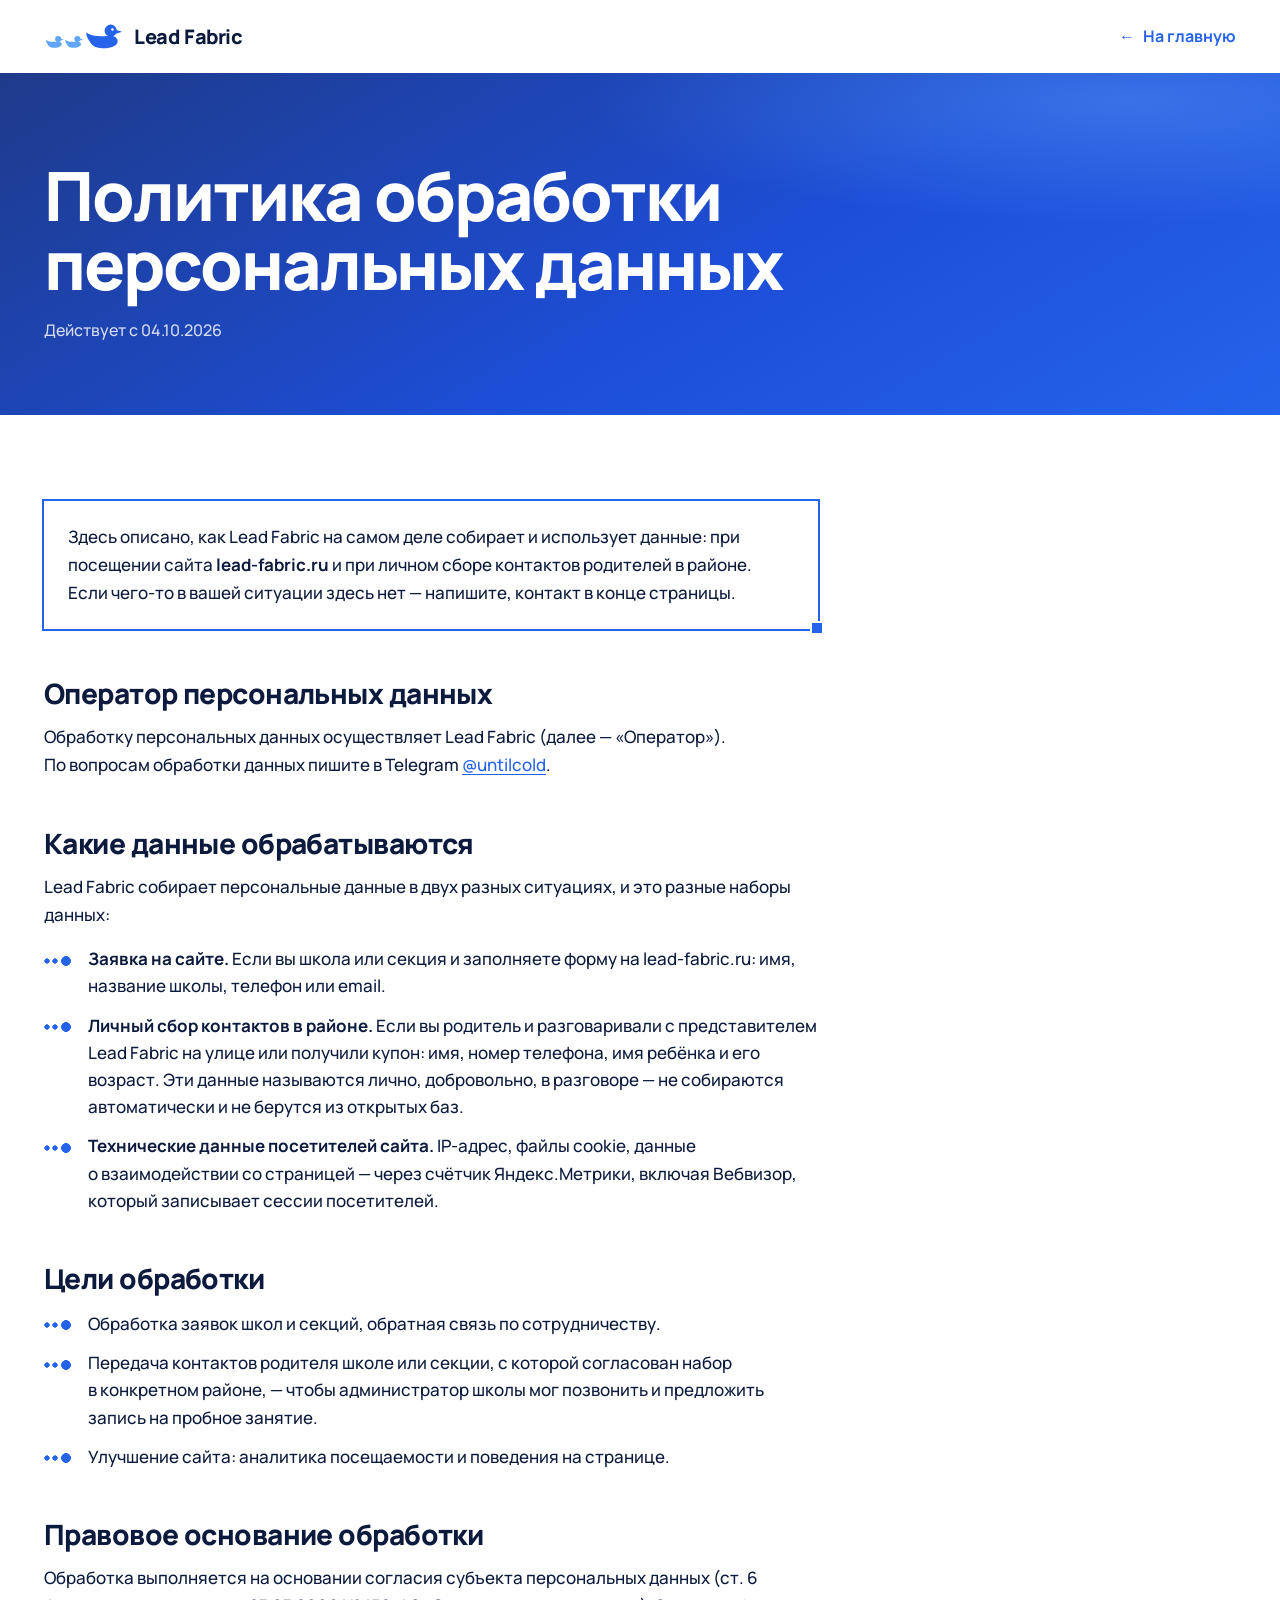
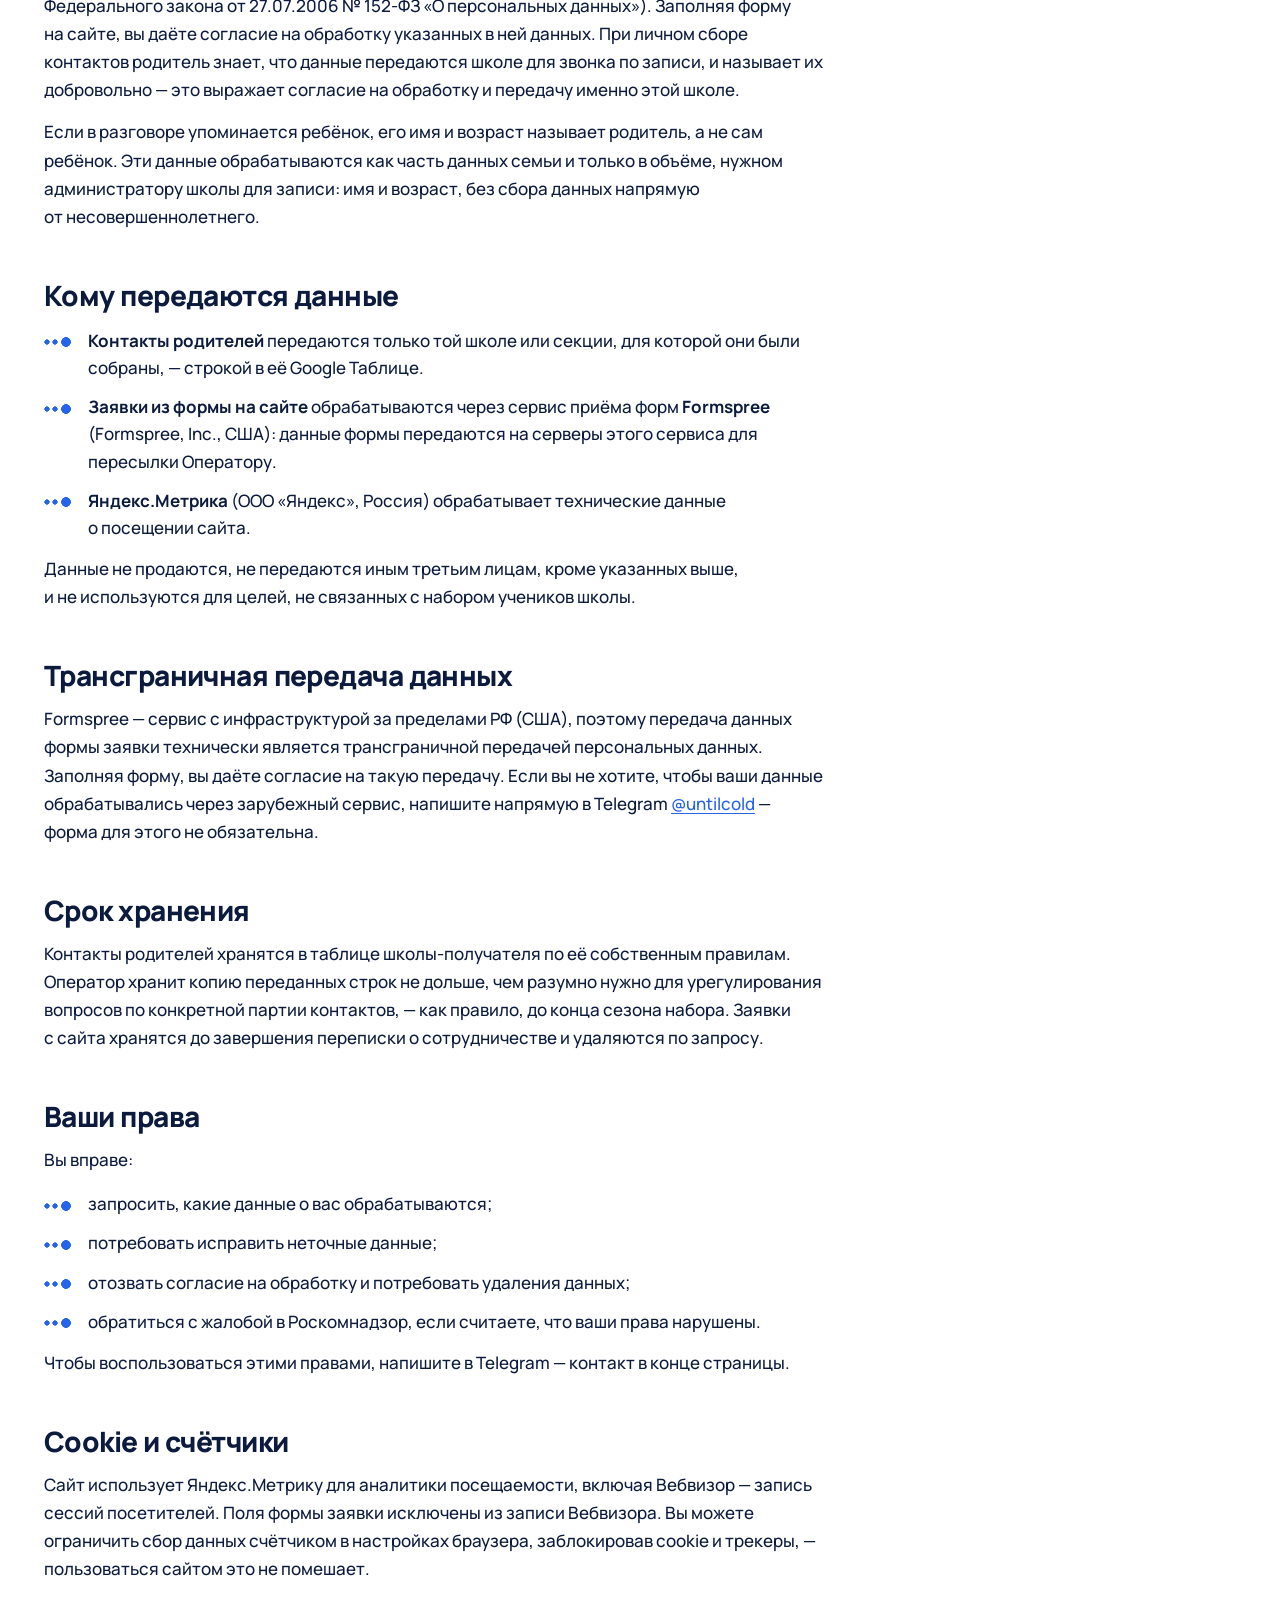
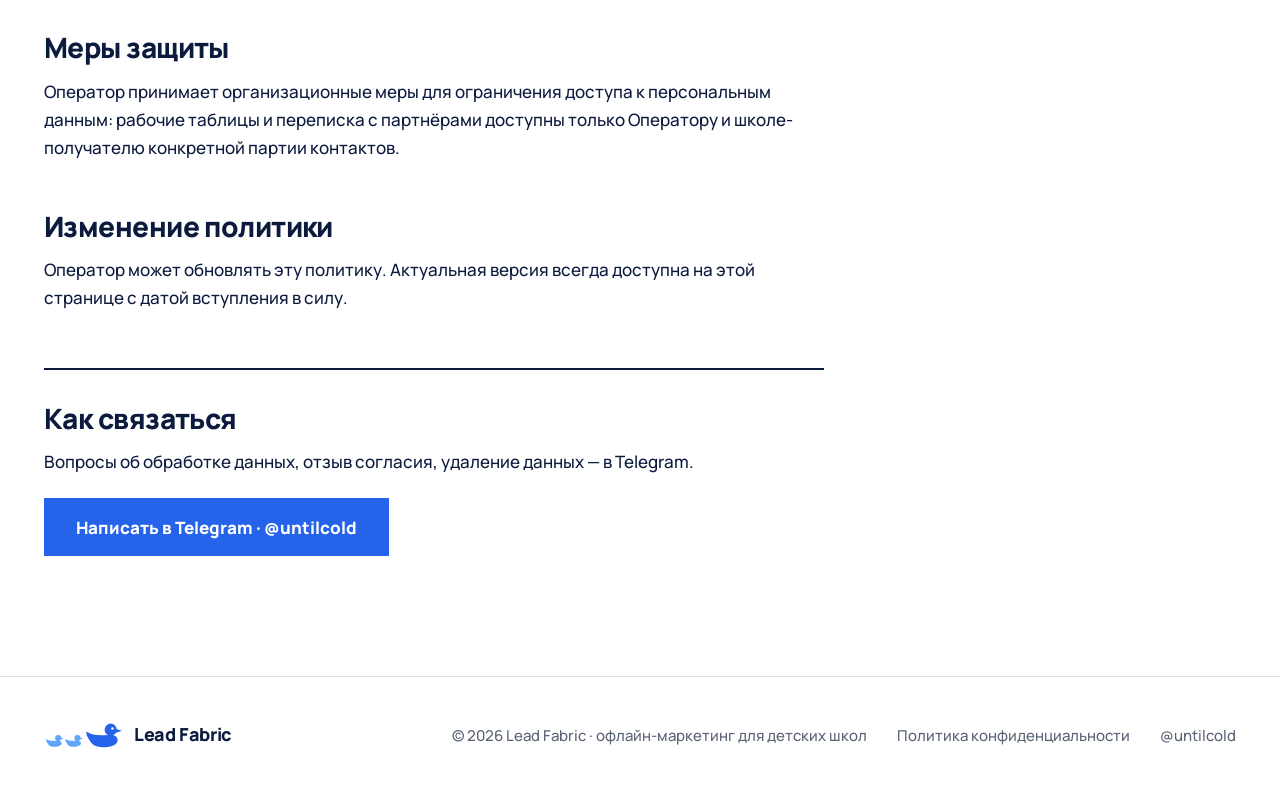
==== commit c0316479: "Политика персональных данных: оформление в стиле сайта, без имени и номера" ====
--- a/privacy-policy.html
+++ b/privacy-policy.html
@@ -3,17 +3,20 @@
 <head>
   <meta charset="UTF-8" />
   <meta name="viewport" content="width=device-width, initial-scale=1" />
-  <title>Политика конфиденциальности — Lead Fabric</title>
+  <title>Политика обработки персональных данных — Lead Fabric</title>
   <meta name="description" content="Политика обработки персональных данных Lead Fabric: какие данные собираются, зачем, кому передаются и как реализовать свои права." />
   <meta name="robots" content="noindex, follow" />
+  <meta name="theme-color" content="#2563EB" />
 
   <link rel="canonical" href="https://lead-fabric.ru/privacy-policy.html" />
   <link rel="icon" href="favicon.svg" type="image/svg+xml" />
   <link rel="apple-touch-icon" href="favicon.svg" />
+  <link rel="preload" href="fonts/manrope-cyrillic-800.woff2" as="font" type="font/woff2" crossorigin />
   <link rel="stylesheet" href="styles.css" />
+  <script>document.documentElement.classList.add("js");</script>
 
   <meta name="referrer" content="strict-origin-when-cross-origin" />
-  <meta http-equiv="Content-Security-Policy" content="default-src 'self'; script-src 'self' 'unsafe-inline' https://mc.yandex.ru; connect-src 'self' https://mc.yandex.ru; img-src 'self' data: https://mc.yandex.ru; style-src 'self' 'unsafe-inline'; font-src 'self'; form-action 'self'; base-uri 'self'; object-src 'none'" />
+  <meta http-equiv="Content-Security-Policy" content="default-src 'self'; script-src 'self' 'unsafe-inline' https://mc.yandex.ru https://yastatic.net https://*.webvisor.com; connect-src 'self' https://mc.yandex.ru https://mc.yandex.com wss://mc.yandex.ru wss://mc.yandex.com https://yastatic.net https://*.webvisor.com; img-src 'self' data: https://mc.yandex.ru https://mc.yandex.com https://yastatic.net https://*.webvisor.com; style-src 'self' 'unsafe-inline' https://yastatic.net; font-src 'self' data: https://yastatic.net; frame-src 'self' https://mc.yandex.ru https://mc.yandex.com https://yandex.ru https://*.webvisor.com; form-action 'self'; base-uri 'self'; object-src 'none'" />
 
   <!-- Яндекс.Метрика -->
   <script>
@@ -41,56 +44,27 @@
     });
   </script>
 
+  <!-- Страница политики в стиле сайта: синяя полоса с заголовком, ниже текст
+       одной колонкой для чтения. Разделы без номеров — как везде на сайте. -->
   <style>
-    .legal {
-      padding: 7rem 0 5rem;
-      max-width: 760px;
-    }
-    .legal h1 {
-      font-size: clamp(2rem, 4vw, 2.75rem);
-      margin-bottom: 0.5rem;
-    }
-    .legal .legal-updated {
-      color: var(--muted);
-      font-size: 0.92rem;
-      margin-bottom: 2.5rem;
-    }
-    .legal h2 {
-      font-size: 1.35rem;
-      max-width: none;
-      margin-top: 2.2rem;
-    }
-    .legal p,
-    .legal li {
-      color: var(--muted-2);
-      font-size: 1rem;
-    }
-    .legal ul,
-    .legal ol {
-      padding-left: 1.3rem;
-      margin: 0 0 1rem;
-    }
-    .legal li {
-      margin-bottom: 0.4rem;
-    }
-    .legal strong {
-      color: var(--text);
-    }
-    .legal-note {
-      background: var(--blue-soft);
-      border: 1px solid #dbeafe;
-      border-radius: 14px;
-      padding: 1rem 1.2rem;
-      font-size: 0.92rem;
-    }
-    .legal-back {
-      display: inline-flex;
-      align-items: center;
-      gap: 0.4rem;
-      font-weight: 700;
-      color: var(--blue);
-      margin-bottom: 1.5rem;
-    }
+    .legal-home { margin-left: auto; display: inline-flex; align-items: center; gap: 8px; font-weight: 700; font-size: 16px; color: var(--blue); text-decoration: none; }
+    @media (hover: hover) and (pointer: fine) { .legal-home:hover { text-decoration: underline; text-underline-offset: 5px; } }
+    .legal-head { padding: 64px 0 56px; }
+    .legal-head h1 { max-width: 15em; font-size: clamp(36px, 5.4vw, 68px); font-weight: 800; line-height: 1.02; letter-spacing: -0.03em; }
+    .legal-date { margin-top: 18px; font-size: 16px; color: rgba(255, 255, 255, 0.82); }
+    .legal { max-width: 780px; padding: 56px 0 96px; }
+    .legal-note { margin: 6px 6px 8px 0; padding: 22px 24px; font-size: 17px; line-height: 1.6; }
+    .legal h2 { max-width: none; margin-top: 48px; font-size: clamp(23px, 2.3vw, 28px); line-height: 1.15; letter-spacing: -0.02em; }
+    .legal p { margin-top: 14px; font-size: 17px; line-height: 1.65; }
+    .legal ul { display: grid; gap: 12px; margin-top: 16px; }
+    .legal li { position: relative; padding-left: 44px; font-size: 17px; line-height: 1.6; }
+    .legal li::before { content: ""; position: absolute; left: 0; top: 0.55em; width: 28px; height: 12px; background: var(--brood); color: var(--blue); }
+    .legal strong { font-weight: 700; }
+    .legal a:not(.btn) { color: var(--blue); text-underline-offset: 3px; }
+    .legal-contact { margin-top: 56px; padding-top: 32px; border-top: 2px solid var(--ink); }
+    .legal-contact h2 { margin-top: 0; }
+    .legal-contact .btn { margin-top: 22px; }
+    @media (min-width: 1000px) { .legal-head { padding: 88px 0 72px; } .legal { padding: 72px 0 120px; } }
   </style>
 </head>
 <body>
@@ -100,153 +74,158 @@
     </div>
   </noscript>
 
-  <header class="site-header">
-    <div class="container header-inner">
+  <header class="top">
+    <div class="wrap top-in">
       <a class="logo" href="index.html">
-        <img class="logo-mark" src="logo.svg" width="80" height="28" alt="" />
+        <img src="logo.svg" width="80" height="28" alt="" />
         Lead Fabric
       </a>
+      <a class="legal-home" href="index.html"><span aria-hidden="true">←</span> На главную</a>
     </div>
   </header>
 
   <main>
-    <div class="container legal">
-      <a class="legal-back" href="index.html">← На главную</a>
-      <h1>Политика в отношении обработки персональных данных</h1>
-      <p class="legal-updated">Действует с 07.08.2026</p>
-
-      <p class="legal-note">
-        Это описание того, как Lead Fabric на самом деле собирает и использует данные — при посещении сайта
-        <strong>lead-fabric.ru</strong> и при личном сборе контактов родителей в районе. Если что-то в вашей ситуации
-        не описано здесь, напишите — раздел «Контакты» ниже.
-      </p>
-
-      <h2>1. Оператор персональных данных</h2>
-      <p>
-        Обработку персональных данных осуществляет
-        Назар Павлов, самозанятый, далее — «Оператор», «Lead Fabric».
-        Контакты для связи по вопросам обработки данных: Telegram
-        <a href="https://t.me/untilcold" target="_blank" rel="noopener">@untilcold</a>,
-        WhatsApp <a href="https://wa.me/79524817172" target="_blank" rel="noopener">+7 952 481 71 72</a>.
-      </p>
-
-      <h2>2. Какие данные обрабатываются</h2>
-      <p>Lead Fabric собирает персональные данные в двух разных ситуациях, и это разные наборы данных:</p>
-      <ul>
-        <li>
-          <strong>Заявка на сайте.</strong> Если вы школа/секция и заполняете форму на lead-fabric.ru: имя, название
-          школы, телефон или email.
-        </li>
-        <li>
-          <strong>Личный сбор контактов в районе.</strong> Если вы родитель и разговаривали с представителем Lead
-          Fabric на улице или получили купон: имя, номер телефона, имя ребёнка и его возраст. Эти данные называются
-          нам лично, добровольно, в разговоре — не собираются автоматически и не берутся из открытых баз.
-        </li>
-        <li>
-          <strong>Технические данные посетителей сайта.</strong> IP-адрес, файлы cookie, данные о взаимодействии со
-          страницей — через счётчик Яндекс.Метрики (включая Вебвизор, записывающий сессии посетителей сайта).
-        </li>
-      </ul>
-
-      <h2>3. Цели обработки</h2>
-      <ul>
-        <li>Обработка заявок школ и секций, обратная связь по сотрудничеству.</li>
-        <li>
-          Передача контактов родителя школе/секции, с которой согласован набор в конкретном районе, — чтобы
-          администратор школы мог позвонить и предложить запись на пробное занятие.
-        </li>
-        <li>Улучшение сайта: аналитика посещаемости и поведения на странице.</li>
-      </ul>
-
-      <h2>4. Правовое основание обработки</h2>
-      <p>
-        Обработка выполняется на основании согласия субъекта персональных данных (ст. 6 Федерального закона от
-        27.07.2006 № 152-ФЗ «О персональных данных»). Заполняя форму на сайте, вы даёте согласие на обработку
-        указанных в ней данных. При личном сборе контактов родитель информируется о том, что данные передаются
-        школе для звонка по записи, и называет данные добровольно — это выражает согласие на обработку и передачу
-        именно этой школе.
-      </p>
-      <p>
-        Если ребёнок упоминается в разговоре — его имя и возраст называет родитель, а не сам ребёнок; эти данные
-        обрабатываются как часть данных семьи и только в объёме, необходимом администратору школы для записи
-        (имя и возраст, без сбора данных напрямую от несовершеннолетнего).
-      </p>
-
-      <h2>5. Кому передаются данные</h2>
-      <ul>
-        <li>
-          <strong>Контакты родителей</strong> передаются исключительно той школе/секции, для которой они были
-          собраны, — в виде строки в её Google Таблице.
-        </li>
-        <li>
-          <strong>Заявки со страницы «Контакты»</strong> обрабатываются через сервис приёма форм
-          <strong>Formspree</strong> (Formspree, Inc., США) — данные формы передаются на серверы этого сервиса для
-          пересылки Оператору.
-        </li>
-        <li>
-          <strong>Яндекс.Метрика</strong> (ООО «Яндекс», Россия) обрабатывает технические данные о посещении сайта.
-        </li>
-      </ul>
-      <p>
-        Данные не продаются и не передаются каким-либо иным третьим лицам, кроме указанных выше, и не используются
-        для целей, не связанных с набором учеников школы.
-      </p>
-
-      <h2>6. Трансграничная передача данных</h2>
-      <p>
-        Поскольку Formspree — сервис с инфраструктурой за пределами РФ (США), передача данных формы заявки на сайте
-        технически является трансграничной передачей персональных данных. Заполняя форму, вы даёте согласие на такую
-        передачу. Если вы не хотите, чтобы ваши данные обрабатывались через зарубежный сервис, свяжитесь напрямую
-        через Telegram или WhatsApp, указанные на сайте, — форма для этого не обязательна.
-      </p>
-
-      <h2>7. Срок хранения</h2>
-      <p>
-        Контакты родителей хранятся в таблице школы-получателя по её собственным правилам; Оператор хранит копию
-        переданных строк не дольше срока, разумно необходимого для урегулирования вопросов по конкретной партии
-        контактов (как правило, до конца сезона набора). Заявки с сайта хранятся до завершения переписки по
-        сотрудничеству и удаляются по запросу.
-      </p>
-
-      <h2>8. Ваши права</h2>
-      <p>Вы вправе:</p>
-      <ul>
-        <li>запросить, какие данные о вас обрабатываются;</li>
-        <li>потребовать исправить неточные данные;</li>
-        <li>отозвать согласие на обработку и потребовать удаления данных;</li>
-        <li>обратиться с жалобой в Роскомнадзор, если считаете, что права нарушены.</li>
-      </ul>
-      <p>Для реализации этих прав напишите в Telegram или WhatsApp, указанные в разделе «Контакты».</p>
-
-      <h2>9. Cookie и счётчики</h2>
-      <p>
-        Сайт использует Яндекс.Метрику для аналитики посещаемости, включая функцию Вебвизор (запись сессий
-        посетителей). Поля формы заявки исключены из записи Вебвизора. Вы можете ограничить сбор данных счётчиком в
-        настройках браузера (блокировка cookie и JavaScript-трекеров) — это не помешает пользоваться сайтом.
-      </p>
-
-      <h2>10. Меры защиты</h2>
-      <p>
-        Оператор принимает организационные меры для ограничения доступа к персональным данным: рабочие таблицы и
-        переписка с партнёрами доступны только Оператору и школе-получателю конкретной партии контактов.
-      </p>
-
-      <h2>11. Изменение политики</h2>
-      <p>
-        Оператор может обновлять эту политику — актуальная версия всегда доступна на этой странице с указанием даты
-        вступления в силу.
-      </p>
-
-      <h2>Контакты</h2>
-      <p>
-        Telegram: <a href="https://t.me/untilcold" target="_blank" rel="noopener">@untilcold</a><br />
-        WhatsApp: <a href="https://wa.me/79524817172" target="_blank" rel="noopener">+7 952 481 71 72</a>
-      </p>
+    <section class="legal-head f-blue">
+      <div class="wrap">
+        <h1>Политика обработки персональных данных</h1>
+        <p class="legal-date">Действует с&nbsp;04.10.2026</p>
+      </div>
+    </section>
+
+    <div class="wrap">
+      <article class="legal">
+        <p class="legal-note sel">
+          Здесь описано, как Lead Fabric на&nbsp;самом деле собирает и&nbsp;использует данные: при посещении сайта
+          <strong>lead-fabric.ru</strong> и&nbsp;при личном сборе контактов родителей в&nbsp;районе. Если чего-то в&nbsp;вашей
+          ситуации здесь нет — напишите, контакт в&nbsp;конце страницы.
+        </p>
+
+        <h2>Оператор персональных данных</h2>
+        <p>
+          Обработку персональных данных осуществляет Lead Fabric (далее — «Оператор»). По&nbsp;вопросам обработки данных
+          пишите в&nbsp;Telegram <a href="https://t.me/untilcold" target="_blank" rel="noopener">@untilcold</a>.
+        </p>
+
+        <h2>Какие данные обрабатываются</h2>
+        <p>Lead Fabric собирает персональные данные в&nbsp;двух разных ситуациях, и&nbsp;это разные наборы данных:</p>
+        <ul>
+          <li>
+            <strong>Заявка на&nbsp;сайте.</strong> Если вы школа или секция и&nbsp;заполняете форму на&nbsp;lead-fabric.ru:
+            имя, название школы, телефон или email.
+          </li>
+          <li>
+            <strong>Личный сбор контактов в&nbsp;районе.</strong> Если вы родитель и&nbsp;разговаривали с&nbsp;представителем
+            Lead Fabric на&nbsp;улице или получили купон: имя, номер телефона, имя ребёнка и&nbsp;его возраст. Эти данные
+            называются лично, добровольно, в&nbsp;разговоре — не&nbsp;собираются автоматически и&nbsp;не&nbsp;берутся из&nbsp;открытых баз.
+          </li>
+          <li>
+            <strong>Технические данные посетителей сайта.</strong> IP-адрес, файлы cookie, данные о&nbsp;взаимодействии
+            со&nbsp;страницей — через счётчик Яндекс.Метрики, включая Вебвизор, который записывает сессии посетителей.
+          </li>
+        </ul>
+
+        <h2>Цели обработки</h2>
+        <ul>
+          <li>Обработка заявок школ и&nbsp;секций, обратная связь по&nbsp;сотрудничеству.</li>
+          <li>
+            Передача контактов родителя школе или секции, с&nbsp;которой согласован набор в&nbsp;конкретном районе, — чтобы
+            администратор школы мог позвонить и&nbsp;предложить запись на&nbsp;пробное занятие.
+          </li>
+          <li>Улучшение сайта: аналитика посещаемости и&nbsp;поведения на&nbsp;странице.</li>
+        </ul>
+
+        <h2>Правовое основание обработки</h2>
+        <p>
+          Обработка выполняется на&nbsp;основании согласия субъекта персональных данных (ст.&nbsp;6 Федерального закона
+          от&nbsp;27.07.2006 №&nbsp;152-ФЗ «О&nbsp;персональных данных»). Заполняя форму на&nbsp;сайте, вы даёте согласие
+          на&nbsp;обработку указанных в&nbsp;ней данных. При личном сборе контактов родитель знает, что данные передаются
+          школе для звонка по&nbsp;записи, и&nbsp;называет их добровольно — это выражает согласие на&nbsp;обработку и&nbsp;передачу
+          именно этой школе.
+        </p>
+        <p>
+          Если в&nbsp;разговоре упоминается ребёнок, его имя и&nbsp;возраст называет родитель, а&nbsp;не&nbsp;сам ребёнок. Эти
+          данные обрабатываются как часть данных семьи и&nbsp;только в&nbsp;объёме, нужном администратору школы для записи:
+          имя и&nbsp;возраст, без сбора данных напрямую от&nbsp;несовершеннолетнего.
+        </p>
+
+        <h2>Кому передаются данные</h2>
+        <ul>
+          <li>
+            <strong>Контакты родителей</strong> передаются только той школе или секции, для которой они были собраны, —
+            строкой в&nbsp;её Google Таблице.
+          </li>
+          <li>
+            <strong>Заявки из&nbsp;формы на&nbsp;сайте</strong> обрабатываются через сервис приёма форм
+            <strong>Formspree</strong> (Formspree, Inc., США): данные формы передаются на&nbsp;серверы этого сервиса
+            для пересылки Оператору.
+          </li>
+          <li>
+            <strong>Яндекс.Метрика</strong> (ООО «Яндекс», Россия) обрабатывает технические данные о&nbsp;посещении сайта.
+          </li>
+        </ul>
+        <p>
+          Данные не&nbsp;продаются, не&nbsp;передаются иным третьим лицам, кроме указанных выше, и&nbsp;не&nbsp;используются
+          для целей, не&nbsp;связанных с&nbsp;набором учеников школы.
+        </p>
+
+        <h2>Трансграничная передача данных</h2>
+        <p>
+          Formspree — сервис с&nbsp;инфраструктурой за&nbsp;пределами РФ (США), поэтому передача данных формы заявки
+          технически является трансграничной передачей персональных данных. Заполняя форму, вы даёте согласие на&nbsp;такую
+          передачу. Если вы не&nbsp;хотите, чтобы ваши данные обрабатывались через зарубежный сервис, напишите напрямую
+          в&nbsp;Telegram <a href="https://t.me/untilcold" target="_blank" rel="noopener">@untilcold</a> — форма для этого
+          не&nbsp;обязательна.
+        </p>
+
+        <h2>Срок хранения</h2>
+        <p>
+          Контакты родителей хранятся в&nbsp;таблице школы-получателя по&nbsp;её собственным правилам. Оператор хранит
+          копию переданных строк не&nbsp;дольше, чем разумно нужно для урегулирования вопросов по&nbsp;конкретной партии
+          контактов, — как правило, до&nbsp;конца сезона набора. Заявки с&nbsp;сайта хранятся до&nbsp;завершения переписки
+          о&nbsp;сотрудничестве и&nbsp;удаляются по&nbsp;запросу.
+        </p>
+
+        <h2>Ваши права</h2>
+        <p>Вы вправе:</p>
+        <ul>
+          <li>запросить, какие данные о&nbsp;вас обрабатываются;</li>
+          <li>потребовать исправить неточные данные;</li>
+          <li>отозвать согласие на&nbsp;обработку и&nbsp;потребовать удаления данных;</li>
+          <li>обратиться с&nbsp;жалобой в&nbsp;Роскомнадзор, если считаете, что ваши права нарушены.</li>
+        </ul>
+        <p>Чтобы воспользоваться этими правами, напишите в&nbsp;Telegram — контакт в&nbsp;конце страницы.</p>
+
+        <h2>Cookie и&nbsp;счётчики</h2>
+        <p>
+          Сайт использует Яндекс.Метрику для аналитики посещаемости, включая Вебвизор — запись сессий посетителей.
+          Поля формы заявки исключены из&nbsp;записи Вебвизора. Вы можете ограничить сбор данных счётчиком в&nbsp;настройках
+          браузера, заблокировав cookie и&nbsp;трекеры, — пользоваться сайтом это не&nbsp;помешает.
+        </p>
+
+        <h2>Меры защиты</h2>
+        <p>
+          Оператор принимает организационные меры для ограничения доступа к&nbsp;персональным данным: рабочие таблицы
+          и&nbsp;переписка с&nbsp;партнёрами доступны только Оператору и&nbsp;школе-получателю конкретной партии контактов.
+        </p>
+
+        <h2>Изменение политики</h2>
+        <p>
+          Оператор может обновлять эту политику. Актуальная версия всегда доступна на&nbsp;этой странице с&nbsp;датой
+          вступления в&nbsp;силу.
+        </p>
+
+        <div class="legal-contact">
+          <h2>Как связаться</h2>
+          <p>Вопросы об&nbsp;обработке данных, отзыв согласия, удаление данных — в&nbsp;Telegram.</p>
+          <a class="btn" href="https://t.me/untilcold" target="_blank" rel="noopener">Написать в&nbsp;Telegram · @untilcold</a>
+        </div>
+      </article>
     </div>
   </main>
 
-  <footer class="site-footer">
-    <div class="container footer-inner">
+  <footer class="foot">
+    <div class="wrap foot-in">
+      <a class="logo" href="index.html"><img src="logo.svg" width="80" height="28" alt="" />Lead Fabric</a>
       <span>© <span id="year"></span> Lead Fabric · офлайн-маркетинг для детских школ</span>
       <a href="privacy-policy.html">Политика конфиденциальности</a>
       <a href="https://t.me/untilcold" target="_blank" rel="noopener">@untilcold</a>
--- a/styles.css
+++ b/styles.css
@@ -1,2904 +1,577 @@
-@font-face {
-  font-family: Manrope;
-  font-style: normal;
-  font-weight: 400;
-  font-display: swap;
-  src: url("fonts/manrope-cyrillic-400.woff2") format("woff2");
-  unicode-range: U+0301, U+0400-045F, U+0490-0491, U+04B0-04B1, U+2116;
-}
-@font-face {
-  font-family: Manrope;
-  font-style: normal;
-  font-weight: 400;
-  font-display: swap;
-  src: url("fonts/manrope-latin-400.woff2") format("woff2");
-  unicode-range: U+0000-00FF, U+0131, U+0152-0153, U+02BB-02BC, U+02C6, U+02DA, U+02DC, U+0304, U+0308, U+0329, U+2000-206F, U+20AC, U+2122, U+2191, U+2193, U+2212, U+2215, U+FEFF, U+FFFD;
-}
-@font-face {
-  font-family: Manrope;
-  font-style: normal;
-  font-weight: 500;
-  font-display: swap;
-  src: url("fonts/manrope-cyrillic-500.woff2") format("woff2");
-  unicode-range: U+0301, U+0400-045F, U+0490-0491, U+04B0-04B1, U+2116;
-}
-@font-face {
-  font-family: Manrope;
-  font-style: normal;
-  font-weight: 500;
-  font-display: swap;
-  src: url("fonts/manrope-latin-500.woff2") format("woff2");
-  unicode-range: U+0000-00FF, U+0131, U+0152-0153, U+02BB-02BC, U+02C6, U+02DA, U+02DC, U+0304, U+0308, U+0329, U+2000-206F, U+20AC, U+2122, U+2191, U+2193, U+2212, U+2215, U+FEFF, U+FFFD;
-}
-@font-face {
-  font-family: Manrope;
-  font-style: normal;
-  font-weight: 600;
-  font-display: swap;
-  src: url("fonts/manrope-cyrillic-600.woff2") format("woff2");
-  unicode-range: U+0301, U+0400-045F, U+0490-0491, U+04B0-04B1, U+2116;
-}
-@font-face {
-  font-family: Manrope;
-  font-style: normal;
-  font-weight: 600;
-  font-display: swap;
-  src: url("fonts/manrope-latin-600.woff2") format("woff2");
-  unicode-range: U+0000-00FF, U+0131, U+0152-0153, U+02BB-02BC, U+02C6, U+02DA, U+02DC, U+0304, U+0308, U+0329, U+2000-206F, U+20AC, U+2122, U+2191, U+2193, U+2212, U+2215, U+FEFF, U+FFFD;
-}
-@font-face {
-  font-family: Manrope;
-  font-style: normal;
-  font-weight: 700;
-  font-display: swap;
-  src: url("fonts/manrope-cyrillic-700.woff2") format("woff2");
-  unicode-range: U+0301, U+0400-045F, U+0490-0491, U+04B0-04B1, U+2116;
-}
-@font-face {
-  font-family: Manrope;
-  font-style: normal;
-  font-weight: 700;
-  font-display: swap;
-  src: url("fonts/manrope-latin-700.woff2") format("woff2");
-  unicode-range: U+0000-00FF, U+0131, U+0152-0153, U+02BB-02BC, U+02C6, U+02DA, U+02DC, U+0304, U+0308, U+0329, U+2000-206F, U+20AC, U+2122, U+2191, U+2193, U+2212, U+2215, U+FEFF, U+FFFD;
-}
-@font-face {
-  font-family: Manrope;
-  font-style: normal;
-  font-weight: 800;
-  font-display: swap;
-  src: url("fonts/manrope-cyrillic-800.woff2") format("woff2");
-  unicode-range: U+0301, U+0400-045F, U+0490-0491, U+04B0-04B1, U+2116;
-}
-@font-face {
-  font-family: Manrope;
-  font-style: normal;
-  font-weight: 800;
-  font-display: swap;
-  src: url("fonts/manrope-latin-800.woff2") format("woff2");
-  unicode-range: U+0000-00FF, U+0131, U+0152-0153, U+02BB-02BC, U+02C6, U+02DA, U+02DC, U+0304, U+0308, U+0329, U+2000-206F, U+20AC, U+2122, U+2191, U+2193, U+2212, U+2215, U+FEFF, U+FFFD;
-}
+/* Lead Fabric — сайт в стиле «выводок».
+   Белый фон и большие поля синего и «чернил» — с фирменными градиентами
+   и светом в углу. Прямые углы, кнопки — прямоугольники.
+   Без кремовых подложек, курсива, нумерации разделов, капса с разрядкой
+   и моноширинных подписей. */
+
+@font-face { font-family: Manrope; font-weight: 400; font-display: swap; src: url("fonts/manrope-cyrillic-400.woff2") format("woff2"); unicode-range: U+0400-045F, U+2116; }
+@font-face { font-family: Manrope; font-weight: 400; font-display: swap; src: url("fonts/manrope-latin-400.woff2") format("woff2"); unicode-range: U+0000-00FF, U+2000-206F, U+2190-2193; }
+@font-face { font-family: Manrope; font-weight: 500; font-display: swap; src: url("fonts/manrope-cyrillic-500.woff2") format("woff2"); unicode-range: U+0400-045F, U+2116; }
+@font-face { font-family: Manrope; font-weight: 500; font-display: swap; src: url("fonts/manrope-latin-500.woff2") format("woff2"); unicode-range: U+0000-00FF, U+2000-206F, U+2190-2193; }
+@font-face { font-family: Manrope; font-weight: 600; font-display: swap; src: url("fonts/manrope-cyrillic-600.woff2") format("woff2"); unicode-range: U+0400-045F, U+2116; }
+@font-face { font-family: Manrope; font-weight: 600; font-display: swap; src: url("fonts/manrope-latin-600.woff2") format("woff2"); unicode-range: U+0000-00FF, U+2000-206F, U+2190-2193; }
+@font-face { font-family: Manrope; font-weight: 700; font-display: swap; src: url("fonts/manrope-cyrillic-700.woff2") format("woff2"); unicode-range: U+0400-045F, U+2116; }
+@font-face { font-family: Manrope; font-weight: 700; font-display: swap; src: url("fonts/manrope-latin-700.woff2") format("woff2"); unicode-range: U+0000-00FF, U+2000-206F, U+2190-2193; }
+@font-face { font-family: Manrope; font-weight: 800; font-display: swap; src: url("fonts/manrope-cyrillic-800.woff2") format("woff2"); unicode-range: U+0400-045F, U+2116; }
+@font-face { font-family: Manrope; font-weight: 800; font-display: swap; src: url("fonts/manrope-latin-800.woff2") format("woff2"); unicode-range: U+0000-00FF, U+2000-206F, U+2190-2193; }
+/* В Manrope нет знака рубля — берём его из Onest, он того же склада.
+   Отдельным семейством: внутри одного семейства браузер не ищет знак
+   в начертании с другим описанием веса и уходит в системный шрифт. */
+@font-face { font-family: "LF Rub"; font-weight: 100 900; font-display: swap; src: url("fonts/rub.woff2") format("woff2"); unicode-range: U+20BD; }
 
 :root {
   --blue: #2563eb;
-  --blue-deep: #1d4ed8;
-  --blue-soft: #eff4ff;
-  --blue-glow: #60a5fa;
-  --dark: #1e293b;
-  --hero-dark: #0f172a;
-  --text: #111827;
-  --muted: #6b7280;
-  --muted-2: #4b5563;
-  --label: #6b7280;
-  --line: #e5e7eb;
-  --card: #f3f4f6;
+  --ink: #0c1a3d;
+  --sky: #60a5fa;
   --white: #ffffff;
-  --radius: 14px;
-  --radius-pill: 999px;
-  --max: 1080px;
-  --font: Manrope, "Segoe UI", system-ui, -apple-system, sans-serif;
-}
-
-*,
-*::before,
-*::after {
-  box-sizing: border-box;
-}
-
-html {
-  /* Раньше горизонтальный вылет обрезался через overflow-x: hidden на body.
-     На iOS это делает body отдельным прокручиваемым слоем: инерция ломается,
-     страница идёт рывками и «стоит на месте». clip обрезает, не создавая
-     второй области прокрутки; hidden оставлен запасным для старых браузеров. */
-  overflow-x: hidden;
-  overflow-x: clip;
-  /* Не отдаём «перетяг» страницы наружу: во встроенных браузерах он
-     запускает их собственный жест закрытия окна, и медленный скролл
-     у верха страницы начинает подтормаживать. */
-  overscroll-behavior-y: contain;
-  -webkit-text-size-adjust: 100%;
-  /* Липкая шапка перекрывала верх секции при переходе по якорю */
-  scroll-padding-top: 84px;
-}
-
-/* Плавная прокрутка к якорям — только там, где есть мышь. На тач-экранах
-   она конфликтует с жестом пальца. */
+  --gray: #5b6475;
+  --line: #dce1ea;
+  --font: Manrope, "LF Rub", "Segoe UI", Arial, sans-serif;
+  /* выводок: два утёнка и утка, идут вправо — как в знаке */
+  --brood: radial-gradient(circle at 3px 50%, currentColor 2.4px, transparent 2.9px),
+           radial-gradient(circle at 11px 50%, currentColor 2.4px, transparent 2.9px),
+           radial-gradient(circle at 22px 50%, currentColor 4.6px, transparent 5.1px);
+  /* фирменные градиенты: от глубокого синего к яркому, свет в углу */
+  --grad-blue: radial-gradient(ellipse 70% 60% at 88% 8%, rgba(96, 165, 250, 0.4), transparent 60%),
+               linear-gradient(150deg, #1e3a8a 0%, #1d4ed8 58%, #2563eb 100%);
+  --grad-ink: radial-gradient(ellipse 80% 55% at 85% 0%, rgba(37, 99, 235, 0.5), transparent 62%),
+              linear-gradient(165deg, #0f172a 0%, #172554 55%, #1e3a8a 100%);
+  --grad-hero: radial-gradient(ellipse 60% 70% at 82% 18%, rgba(96, 165, 250, 0.45), transparent 62%),
+               linear-gradient(155deg, #1e3a8a 0%, #1d4ed8 50%, #2563eb 100%);
+  --ease-out: cubic-bezier(0.22, 1, 0.36, 1);
+}
+
+* { box-sizing: border-box; }
+html { scroll-behavior: smooth; scroll-padding-top: 84px; -webkit-text-size-adjust: 100%; }
+body { margin: 0; background: var(--white); color: var(--ink); font: 500 18px/1.55 var(--font); -webkit-font-smoothing: antialiased; overflow-x: clip; }
+img { display: block; max-width: 100%; height: auto; }
+a { color: inherit; }
+h1, h2, h3, p, ul, ol, figure { margin: 0; }
+ul, ol { padding: 0; list-style: none; }
+button { font: inherit; color: inherit; }
+:focus-visible { outline: 3px solid var(--sky); outline-offset: 3px; }
+
+.wrap { width: 100%; max-width: 1280px; margin: 0 auto; padding: 0 20px; }
+@media (min-width: 760px) { .wrap { padding: 0 44px; } }
+
+.sec { padding: 88px 0; }
+@media (min-width: 960px) { .sec { padding: 128px 0; } }
+.sec--line { border-top: 1px solid var(--line); }
+.f-blue { background-color: var(--blue); background-image: var(--grad-blue); color: var(--white); }
+.f-ink { background-color: var(--ink); background-image: var(--grad-ink); color: var(--white); }
+
+h2 { font-size: clamp(36px, 5vw, 72px); font-weight: 800; line-height: 1.02; letter-spacing: -0.03em; max-width: 15em; }
+.lead { font-size: clamp(17px, 1.5vw, 20px); line-height: 1.5; color: var(--gray); max-width: 620px; margin-top: 22px; }
+.f-blue .lead, .f-ink .lead { color: rgba(255, 255, 255, 0.86); }
+.head-row { display: grid; gap: 0 48px; }
+@media (min-width: 1000px) {
+  .head-row { grid-template-columns: 7fr 5fr; align-items: end; }
+  .head-row .lead { margin-top: 0; }
+}
+.rub { font-weight: 700; }
+.nw { white-space: nowrap; }
+
+/* ---------- кнопки: прямоугольник, без таблеток ---------- */
+.btn {
+  display: inline-flex; align-items: center; justify-content: center; gap: 12px;
+  min-height: 58px; padding: 0 30px; border: 2px solid var(--blue); border-radius: 0;
+  background: var(--blue); color: var(--white); font: 800 17px/1.15 var(--font);
+  text-decoration: none; text-align: center; cursor: pointer;
+  transition: background-color .2s, border-color .2s, color .2s, transform .2s, box-shadow .2s;
+}
+.btn-sm { min-height: 44px; padding: 0 20px; font-size: 15px; }
+.btn-white { background: var(--white); border-color: var(--white); color: var(--blue); }
+.btn-line { background: transparent; border-color: rgba(255, 255, 255, 0.75); color: var(--white); }
+/* Наведение — только для мыши: на айфоне :hover залипает после касания */
 @media (hover: hover) and (pointer: fine) {
-  html {
-    scroll-behavior: smooth;
+  .btn:hover {
+    background: linear-gradient(135deg, #60a5fa 0%, #2563eb 55%, #1d4ed8 100%); border-color: transparent; color: var(--white);
+    transform: translateY(-2px); box-shadow: 0 14px 28px -10px rgba(37, 99, 235, 0.6);
   }
-}
-
-body {
-  margin: 0;
-  font-family: var(--font);
-  color: var(--text);
-  background: var(--white);
-  line-height: 1.55;
-  font-size: 18px;
-  -webkit-font-smoothing: antialiased;
-}
-
-img {
-  max-width: 100%;
-  display: block;
-}
-
-a {
-  color: inherit;
-  text-decoration: none;
-}
-
-h1,
-h2,
-h3,
-p,
-li,
-summary {
-  overflow-wrap: anywhere;
-}
-
-h1,
-h2,
-h3 {
-  line-height: 1.12;
-  letter-spacing: -0.04em;
-  margin: 0 0 0.75rem;
-  font-weight: 800;
-}
-
-h1 {
-  font-size: clamp(2.75rem, 6vw, 4.5rem);
-}
-
-h2 {
-  font-size: clamp(2rem, 4vw, 3rem);
-  max-width: 18ch;
-}
-
-h3 {
-  font-size: 1.3rem;
-  letter-spacing: -0.02em;
-}
-
-p {
-  margin: 0 0 1rem;
-}
-
-.container {
-  width: min(100% - 2.5rem, var(--max));
-  margin-inline: auto;
-}
-
-.label {
-  margin: 0 0 0.75rem;
-  font-size: 13px;
-  font-weight: 700;
-  letter-spacing: 0.12em;
-  text-transform: uppercase;
-  color: var(--label);
-}
-
-/* Header */
-.site-header {
-  position: sticky;
-  top: 0;
-  z-index: 50;
-  background: rgba(255, 255, 255, 0.92);
-  backdrop-filter: blur(14px);
-  border-bottom: 1px solid transparent;
-  transition: border-color 0.2s ease, box-shadow 0.2s ease;
-}
-
-/* Размытие фона у липкой шапки пересчитывается на каждом кадре прокрутки —
-   во встроенном браузере Telegram это самая дорогая операция на странице. */
-@media (hover: none), (pointer: coarse) {
-  .site-header {
-    background: rgba(255, 255, 255, 0.98);
-    backdrop-filter: none;
+  .btn-white:hover, .btn-line:hover {
+    background: var(--ink); border-color: var(--ink); color: var(--white);
+    box-shadow: 0 14px 28px -12px rgba(12, 26, 61, 0.7);
   }
 }
-
-.site-header.is-scrolled {
-  border-bottom-color: var(--line);
-  box-shadow: 0 1px 0 rgba(0, 0, 0, 0.03);
-}
-
-.header-inner {
-  min-height: 68px;
-  display: flex;
-  align-items: center;
-  gap: 1.5rem;
-}
-
-.logo {
-  display: inline-flex;
-  align-items: center;
-  gap: 0.55rem;
-  font-weight: 800;
-  font-size: 1.05rem;
-  letter-spacing: -0.03em;
-}
-
-.logo-mark {
-  width: auto;
-  height: 28px;
-  flex: 0 0 auto;
-  display: block;
-}
-
-.nav {
-  display: flex;
-  gap: 1.35rem;
-  margin-left: auto;
-  font-size: 1.02rem;
-  color: var(--muted-2);
-  font-weight: 600;
-}
-
-.nav a:hover {
-  color: var(--text);
-}
-
-.nav-toggle {
-  display: none;
-  margin-left: auto;
-  width: 40px;
-  height: 40px;
-  border: 0;
-  background: transparent;
-  padding: 10px;
-  cursor: pointer;
-}
-
-.nav-toggle span {
-  display: block;
-  height: 2px;
-  background: var(--text);
-  margin: 6px 0;
-}
-
-/* Buttons */
-.btn {
-  display: inline-flex;
-  align-items: center;
-  justify-content: center;
-  gap: 0.5rem;
-  min-height: 52px;
-  padding: 0.8rem 1.45rem;
-  border-radius: var(--radius-pill);
-  background: var(--blue);
-  color: var(--white);
-  font-weight: 700;
-  font-size: 1.02rem;
-  border: 1px solid transparent;
-  cursor: pointer;
-  font-family: inherit;
-  position: relative;
-  overflow: hidden;
-  transition: transform 0.2s ease, box-shadow 0.2s ease, background 0.25s ease, color 0.25s ease, border-color 0.25s ease;
-}
-
-.btn-sm {
-  min-height: 42px;
-  padding: 0.5rem 1.15rem;
-  font-size: 0.95rem;
-}
-
-.btn-primary {
-  background: var(--blue);
-  color: var(--white);
-}
-
-.btn-light {
-  background: var(--white);
-  color: var(--dark);
-  border-color: rgba(255, 255, 255, 0.55);
-}
-
-.btn-ghost {
-  background: transparent;
-  color: var(--text);
-  border-color: var(--line);
-}
-
-.btn-shimmer::before {
-  content: "";
-  position: absolute;
-  inset: 0;
-  background: linear-gradient(
-    110deg,
-    transparent 18%,
-    rgba(255, 255, 255, 0.45) 42%,
-    rgba(96, 165, 250, 0.55) 52%,
-    transparent 72%
-  );
-  transform: translateX(-120%);
-  transition: transform 0.55s ease;
-  pointer-events: none;
-}
-
-/* Только для мыши. На айфоне Safari включает :hover, когда палец проезжает
-   по элементу при скролле, — блик запускался и залипал белой полосой
-   поверх плавающей кнопки Telegram. */
+.actions { display: flex; flex-wrap: wrap; gap: 12px; }
+
+/* выделенная строка — как выделение ячейки в таблице: рамка и квадратик в углу */
+.sel { position: relative; outline: 2px solid var(--blue); outline-offset: 0; }
+.sel::after { content: ""; position: absolute; right: -6px; bottom: -6px; width: 10px; height: 10px; background: var(--blue); border: 2px solid var(--white); }
+.f-ink .sel { outline-color: var(--sky); }
+.f-ink .sel::after { background: var(--sky); border-color: var(--ink); }
+
+/* ---------- шапка ---------- */
+.top { position: sticky; top: 0; z-index: 50; background: var(--white); border-bottom: 1px solid transparent; transition: border-color .2s; }
+.top.is-scrolled { border-bottom-color: var(--line); }
+.top-in { display: flex; align-items: center; gap: 32px; height: 72px; }
+.logo { display: inline-flex; align-items: center; gap: 10px; font-weight: 800; font-size: 20px; letter-spacing: -0.02em; text-decoration: none; white-space: nowrap; }
+.logo img { width: 80px; height: 28px; }
+.nav { display: flex; gap: 26px; margin-left: auto; font-weight: 600; font-size: 16px; }
+.nav a { text-decoration: none; padding: 6px 0; border-bottom: 2px solid transparent; }
+@media (hover: hover) and (pointer: fine) { .nav a:hover { border-bottom-color: var(--blue); } }
+.nav-toggle { display: none; width: 46px; height: 46px; border: 0; background: none; padding: 0 10px; cursor: pointer; flex-direction: column; justify-content: center; gap: 7px; }
+.nav-toggle span { display: block; height: 3px; background: var(--ink); transition: transform .2s; }
+@media (max-width: 1040px) {
+  .nav { display: none; position: absolute; left: 0; right: 0; top: 72px; flex-direction: column; gap: 0; margin: 0; padding: 8px 20px 24px; background: var(--white); border-bottom: 1px solid var(--line); }
+  .nav a { font-size: 24px; font-weight: 800; padding: 12px 0; border-bottom: 1px solid var(--line); }
+  .top.is-open .nav { display: flex; }
+  .nav-toggle { display: flex; margin-left: auto; }
+  .top-cta { margin-left: auto; }
+  .top-cta + .nav-toggle { margin-left: 0; }
+  .top.is-open .nav-toggle span:first-child { transform: translateY(5px) rotate(45deg); }
+  .top.is-open .nav-toggle span:last-child { transform: translateY(-5px) rotate(-45deg); }
+}
+@media (max-width: 520px) { .top-cta { display: none; } .top-in { gap: 12px; } }
+
+/* ---------- первый экран ---------- */
+/* Первый экран без анимации появления: браузер запускает её не сразу,
+   и до секунды заголовок и таблица были бы невидимы. */
+.hero { padding-top: 64px; background-image: var(--grad-hero); }
+@keyframes rise { from { opacity: 0; transform: translateY(26px); } to { opacity: 1; transform: none; } }
+.hero h1 { font-size: clamp(46px, 8vw, 116px); font-weight: 800; line-height: .95; letter-spacing: -0.04em; max-width: 11.5em; }
+.hero-in { display: grid; gap: 34px; }
+.hero-copy { display: grid; gap: 30px; }
+.hero-lead { font-size: clamp(18px, 1.6vw, 21px); line-height: 1.5; max-width: 560px; color: rgba(255, 255, 255, 0.9); }
+.stats { display: flex; flex-wrap: wrap; gap: 10px 30px; font-size: 16px; color: rgba(255, 255, 255, 0.86); }
+.stats li { position: relative; padding-left: 36px; }
+.stats li::before { content: ""; position: absolute; left: 0; top: 50%; width: 28px; height: 12px; margin-top: -6px; background: var(--brood); color: var(--white); }
+.stats b { color: var(--white); font-weight: 800; font-size: 20px; margin-right: 4px; }
+/* Снимки таблиц — мягкая рамка со скруглением, как на прежнем сайте.
+   Картинку накрывает прозрачный слой: иначе Яндекс Браузер при наведении
+   показывает над ней свои кнопки, а мышью её можно утащить. */
+.shot { position: relative; overflow: hidden; border-radius: 14px; background: var(--white); }
+.shot::after { content: ""; position: absolute; inset: 0; }
+.shot img, .person-photo { pointer-events: none; -webkit-user-drag: none; -webkit-user-select: none; user-select: none; -webkit-touch-callout: none; }
+.hero-sheet { position: relative; z-index: 2; margin-bottom: -96px; }
+.hero-sheet .shot { box-shadow: 0 34px 70px -24px rgba(2, 6, 23, 0.6), 0 2px 6px rgba(2, 6, 23, 0.12); }
+.hero-sheet img { width: 100%; }
+/* подпись лежит уже на тёмном поле «Как работает» */
+.hero-sheet figcaption { position: absolute; left: 0; top: 100%; margin-top: 12px; font-size: 14px; color: rgba(255, 255, 255, 0.66); }
+@media (min-width: 1000px) {
+  .hero { padding-top: 80px; }
+  .hero-in { grid-template-columns: 5fr 6fr; grid-template-areas: "h h" "c s"; gap: 44px 56px; }
+  .hero h1 { grid-area: h; }
+  .hero-copy { grid-area: c; align-content: start; }
+  .hero-sheet { grid-area: s; margin-bottom: -150px; }
+}
+.hero-in > h1 { margin: 0; }
+
+/* ---------- как работает: маршрут-вкладки ----------
+   Пять остановок на пунктире. Утка стоит над выбранной и идёт к следующей,
+   пройденный путь закрашивается сплошной линией. --i — номер остановки с нуля. */
+#route { padding-top: 168px; }
+@media (min-width: 1000px) { #route { padding-top: 248px; } }
+.way { --dot: 22px; --top: 40px; margin-top: 44px; }
+.way-line { position: relative; display: grid; grid-template-columns: repeat(5, minmax(0, 1fr)); padding-top: var(--top); }
+.way-track { position: absolute; left: 10%; right: 10%; top: calc(var(--top) + var(--dot) / 2 - 1.5px); border-top: 3px dotted var(--blue); }
+.way-fill { position: absolute; left: 0; top: -3px; height: 3px; width: calc(var(--i) * 25%); background: var(--blue); transition: width .8s cubic-bezier(.65, 0, .35, 1); }
+.way-duck { position: absolute; z-index: 1; top: calc(var(--top) - 30px); left: calc(10% + var(--i) * 20%); width: 52px; height: 18px; margin-left: -26px; transition: left .8s cubic-bezier(.65, 0, .35, 1), transform .2s; }
+.way-duck img { display: block; width: 100%; height: 100%; transform-origin: 50% 100%; }
+.way.is-back .way-duck { transform: scaleX(-1); }
+.way.is-walking .way-duck img { animation: waddle .2s ease-in-out 4 alternate; }
+@keyframes waddle { from { transform: rotate(-5deg); } to { transform: rotate(5deg) translateY(-2px); } }
+.way-stop {
+  position: relative; display: flex; flex-direction: column; align-items: center; gap: 12px;
+  min-width: 0; padding: 0 2px 18px; border: 0; background: none; color: var(--gray);
+  font: 800 clamp(13px, 1.75vw, 23px)/1.15 var(--font); letter-spacing: -0.015em; text-align: center;
+  cursor: pointer; transition: color .2s; -webkit-tap-highlight-color: transparent;
+}
+.way-stop::before {
+  content: ""; width: var(--dot); height: var(--dot); border: 3px solid var(--blue); border-radius: 50%;
+  background: var(--white); transition: background-color .3s, transform .3s var(--ease-out), box-shadow .3s;
+}
+.way-stop.is-done::before { background: var(--blue); }
+.way-stop.is-active { color: var(--ink); }
+.way-stop.is-active::before { background: var(--blue); transform: scale(1.2); box-shadow: 0 0 0 7px rgba(37, 99, 235, 0.16); }
+.way-stop:focus-visible { outline: 3px solid var(--sky); outline-offset: 2px; }
 @media (hover: hover) and (pointer: fine) {
-  .btn-shimmer:hover::before {
-    transform: translateX(120%);
-  }
-}
-
-@media (hover: none), (pointer: coarse) {
-  .btn-shimmer::before {
-    display: none;
-  }
-}
-
-.btn-primary:hover {
-  background: linear-gradient(135deg, var(--blue-glow), var(--blue), var(--blue-deep));
-  transform: translateY(-1px);
-  box-shadow: 0 12px 28px rgba(37, 99, 235, 0.32);
-}
-
-.btn-light:hover,
-.btn-ghost:hover {
-  background: linear-gradient(135deg, var(--blue-glow), var(--blue), var(--blue-deep));
-  color: var(--white);
-  border-color: transparent;
-  transform: translateY(-1px);
-  box-shadow: 0 12px 28px rgba(37, 99, 235, 0.28);
-}
-
-/* Hero — Direct style */
-.hero {
-  position: relative;
-  min-height: min(92vh, 760px);
-  display: flex;
-  align-items: stretch;
-  background: var(--hero-dark);
-  color: var(--white);
-  overflow: hidden;
-}
-
-.hero-media {
-  position: absolute;
-  inset: 0;
-  z-index: 0;
-}
-
-.hero-media img {
-  width: 100%;
-  height: 100%;
-  object-fit: cover;
-  object-position: 72% center;
-}
-
-.hero-shade {
-  position: absolute;
-  inset: 0;
-  z-index: 1;
-  background:
-    linear-gradient(
-      90deg,
-      rgba(15, 23, 42, 0.94) 0%,
-      rgba(15, 23, 42, 0.82) 22%,
-      rgba(15, 23, 42, 0.45) 42%,
-      rgba(15, 23, 42, 0.12) 58%,
-      transparent 72%
-    ),
-    linear-gradient(180deg, rgba(15, 23, 42, 0.15) 0%, transparent 35%, rgba(15, 23, 42, 0.2) 100%);
-}
-
-.hero-inner {
-  position: relative;
-  z-index: 2;
-  display: flex;
-  align-items: center;
-  width: min(100% - 2.5rem, var(--max));
-  margin-inline: auto;
-  padding: 5.5rem 0 4.5rem;
-}
-
-.hero-copy {
-  max-width: 28rem;
-  text-align: left;
-}
-
-.hero-brand {
-  margin: 0 0 1.1rem;
-  font-size: clamp(1.2rem, 2.2vw, 1.45rem);
-  font-weight: 800;
-  letter-spacing: -0.03em;
-  color: var(--white);
-}
-
-.hero h1 {
-  margin: 0 0 1rem;
-  color: var(--white);
-}
-
-.hero-lead {
-  margin: 0 0 1.75rem;
-  font-size: clamp(1.15rem, 2vw, 1.35rem);
-  line-height: 1.45;
-  color: rgba(255, 255, 255, 0.86);
-  max-width: 30ch;
-  font-weight: 600;
-}
-
-.hero-actions {
-  display: flex;
-  flex-wrap: wrap;
-  gap: 0.75rem;
-}
-
-/* Доказательства на первом экране: цена теперь стоит рано, и к ней
-   человек должен приходить, уже зная масштаб. */
-.hero-stats {
-  list-style: none;
-  display: flex;
-  flex-wrap: wrap;
-  align-items: center;
-  gap: 0.5rem 1.35rem;
-  margin: 1.5rem 0 0;
-  padding: 0;
-  font-size: 0.98rem;
-  color: rgba(255, 255, 255, 0.82);
-}
-
-.hero-stats li {
-  position: relative;
-  white-space: nowrap;
-}
-
-.hero-stats li + li::before {
-  content: "";
-  position: absolute;
-  left: -0.7rem;
-  top: 0.42em;
-  width: 4px;
-  height: 4px;
-  border-radius: 50%;
-  background: rgba(255, 255, 255, 0.4);
-}
-
-.hero-stats b {
-  color: var(--white);
-  font-weight: 800;
-  letter-spacing: -0.02em;
-}
-
-/* Первый экран с настоящей таблицей вместо фотографии:
-   доказательство встречает человека до первой прочитанной строки. */
-.hero--table {
-  background:
-    radial-gradient(ellipse 80% 55% at 78% 10%, rgba(37, 99, 235, 0.5), transparent 62%),
-    linear-gradient(165deg, #0f172a 0%, #172554 55%, #1e3a8a 100%);
-}
-
-.hero--table .hero-media {
-  inset: 0 0 auto 0;
-  height: 58%;
-  display: flex;
-  align-items: flex-start;
-  justify-content: center;
-  overflow: hidden;
-}
-
-.hero--table .hero-media img {
-  display: block;
-  width: 104%;
-  max-width: none;
-  height: auto;
-  margin-top: 2.4rem;
-  transform: rotate(-2deg);
-  border-radius: 14px;
-  box-shadow: 0 30px 70px rgba(2, 6, 23, 0.75);
-}
-
-.hero--table .hero-shade {
-  background: linear-gradient(
-    180deg,
-    rgba(15, 23, 42, 0.55) 0%,
-    rgba(15, 23, 42, 0.12) 18%,
-    rgba(15, 23, 42, 0.55) 42%,
-    rgba(15, 23, 42, 0.95) 56%,
-    #0f172a 70%
-  );
-}
-
-@media (min-width: 861px) {
-  .hero--table .hero-media {
-    inset: 0 0 0 46%;
-    height: auto;
-    align-items: center;
-    justify-content: center;
-  }
-
-  .hero--table .hero-media img {
-    width: 112%;
-    margin-top: 0;
-    margin-left: 1.5rem;
-    transform: rotate(-3deg);
-  }
-
-  .hero--table .hero-shade {
-    background: linear-gradient(
-      90deg,
-      #0f172a 0%,
-      rgba(15, 23, 42, 0.96) 34%,
-      rgba(15, 23, 42, 0.55) 46%,
-      rgba(15, 23, 42, 0.15) 60%,
-      transparent 75%
-    );
-  }
-}
-/* Channels / tabs */
-.channels {
-  background:
-    radial-gradient(ellipse 70% 60% at 12% 6%, rgba(96, 165, 250, 0.4), transparent 60%),
-    linear-gradient(160deg, #1e3a8a 0%, #1d4ed8 55%, #2563eb 100%);
-  color: var(--white);
-  padding: 4.5rem 0;
-}
-
-.channels-heading {
-  color: var(--white);
-  max-width: 14ch;
-  margin-bottom: 1.5rem;
-}
-
-.channels-shell {
-  background: rgba(15, 23, 42, 0.18);
-  border-radius: 36px;
-  padding: 1.35rem;
-  border: 1px solid rgba(255, 255, 255, 0.12);
-}
-
-.channels-layout {
-  display: grid;
-  grid-template-columns: minmax(220px, 0.85fr) 1.35fr;
-  gap: 1.15rem;
-  align-items: stretch;
-}
-
-.channel-tabs {
-  display: grid;
-  gap: 0.45rem;
-}
-
-.channel-tab {
-  position: relative;
-  z-index: 1;
-  display: flex;
-  align-items: center;
-  gap: 0.75rem;
-  text-align: left;
-  border: 0;
-  border-radius: var(--radius-pill);
-  padding: 0.8rem 1.05rem 0.8rem 0.7rem;
-  background: rgba(17, 24, 39, 0.32);
-  color: rgba(255, 255, 255, 0.92);
-  font: inherit;
-  font-weight: 700;
-  font-size: 1.02rem;
-  cursor: pointer;
-  transition: background 0.25s ease, color 0.25s ease, transform 0.25s ease, box-shadow 0.25s ease;
-}
-
-.channel-tab-num {
-  flex: 0 0 auto;
-  width: 1.7rem;
-  height: 1.7rem;
-  border-radius: 50%;
-  display: grid;
-  place-items: center;
-  font-size: 0.82rem;
-  font-weight: 800;
-  background: rgba(255, 255, 255, 0.14);
-  color: rgba(255, 255, 255, 0.9);
-  transition: background 0.25s ease, color 0.25s ease;
-}
-
-.channel-tab-label {
-  line-height: 1.25;
-}
-
-/* Только для мыши: на тач-экране Safari оставляет :hover после нажатия,
-   и активная вкладка залипала тёмной вместо белой до следующего свайпа. */
-@media (hover: hover) and (pointer: fine) {
-  .channel-tab:not(.is-active):hover {
-    background: rgba(255, 255, 255, 0.16);
-    transform: translateX(3px);
-  }
-}
-
-.channel-tab.is-active {
-  background: var(--white);
-  color: var(--dark);
-  box-shadow: 0 10px 28px rgba(15, 23, 42, 0.18);
-}
-
-.channel-tab.is-active .channel-tab-num {
-  background: var(--blue);
-  color: var(--white);
-}
-
-.channels-panels {
-  min-height: 340px;
-}
-
-.channel-panel {
-  display: none;
-  grid-template-columns: 1fr 1fr;
-  gap: 1rem;
-  height: 100%;
-}
-
-.channel-panel.is-active {
-  display: grid;
-  animation: panelIn 0.4s cubic-bezier(0.22, 1, 0.36, 1);
-}
-
-@keyframes panelIn {
-  from {
-    opacity: 0;
-    transform: translateY(10px) scale(0.985);
-  }
-  to {
-    opacity: 1;
-    transform: none;
-  }
-}
-
-.channel-card,
-.channel-visual {
-  background: var(--white);
-  color: var(--text);
-  border-radius: 28px;
-  padding: 1.45rem 1.35rem;
-  display: flex;
-  flex-direction: column;
-  min-height: 300px;
-}
-
-.channel-icon {
-  width: 48px;
-  height: 48px;
-  border-radius: 14px;
-  background: var(--blue-soft);
-  display: grid;
-  place-items: center;
-  margin-bottom: 0.85rem;
-  flex: 0 0 auto;
-}
-
-.channel-card h3 {
-  margin: 0 0 0.45rem;
-  font-size: clamp(1.2rem, 2.1vw, 1.45rem);
-  letter-spacing: -0.02em;
-  line-height: 1.28;
-}
-
-.channel-card p,
-.channel-visual li {
-  margin: 0;
-  color: var(--muted-2);
-  font-size: 1.02rem;
-  line-height: 1.45;
-}
-
-.channel-card p {
-  margin-top: 0;
-}
-
-.channel-visual-title {
-  margin: 0 0 0.9rem;
-  font-weight: 800;
-  letter-spacing: -0.02em;
-  font-size: 1.15rem;
-}
-
-.channel-visual ul {
-  list-style: none;
-  margin: auto 0 0;
-  padding: 0;
-  display: grid;
-  gap: 0.55rem;
-}
-
-.channel-visual li {
-  position: relative;
-  padding-left: 1rem;
-  font-size: 0.98rem;
-}
-
-.channel-visual li::before {
-  content: "";
-  position: absolute;
-  left: 0;
-  top: 0.55rem;
-  width: 6px;
-  height: 6px;
-  border-radius: 50%;
-  background: var(--blue);
-}
-
-/* Мини-метафоры в правой карточке (как у Директа) */
-.channel-mock {
-  margin: 0 0 1rem;
-  border-radius: 18px;
-  background: linear-gradient(160deg, #eff6ff 0%, #f8fafc 100%);
-  border: 1px solid #e2e8f0;
-  padding: 1rem;
-  min-height: 112px;
-  display: flex;
-  align-items: center;
-  justify-content: center;
-  gap: 0.45rem;
-}
-
-.channel-mock--ads {
-  align-items: flex-end;
-  gap: 0.55rem;
-  /* Место сверху под ярлык «цена рекламы» — иначе столбики лезут под него */
-  padding-top: 2.15rem;
-  padding-bottom: 1.15rem;
-  position: relative;
-}
-
-.channel-mock-bar {
-  width: 18px;
-  height: calc(var(--h, 50%) * 0.85);
-  min-height: 18px;
-  border-radius: 6px 6px 2px 2px;
-  background: #93c5fd;
-}
-
-.channel-mock-bar--up {
-  background: #2563eb;
-}
-
-.channel-mock-bar--down {
-  background: #2563eb;
-  opacity: 0.55;
-}
-
-.channel-mock-tag {
-  position: absolute;
-  top: 0.7rem;
-  right: 0.75rem;
-  font-size: 0.72rem;
-  font-weight: 700;
-  color: #1d4ed8;
-  background: rgba(37, 99, 235, 0.1);
-  padding: 0.2rem 0.45rem;
-  border-radius: 999px;
-}
-
-.channel-mock--path {
-  flex-wrap: wrap;
-  font-size: 0.82rem;
-  font-weight: 800;
-  color: var(--dark);
-}
-
-.channel-mock--path > span:not(.channel-mock-arrow) {
-  background: var(--white);
-  border: 1px solid #dbeafe;
-  border-radius: 999px;
-  padding: 0.4rem 0.7rem;
-}
-
-.channel-mock-arrow {
-  width: 18px;
-  height: 2px;
-  background: #93c5fd;
-  position: relative;
-  flex: 0 0 auto;
-}
-
-.channel-mock-arrow::after {
-  content: "";
-  position: absolute;
-  right: -1px;
-  top: -3px;
-  border: 4px solid transparent;
-  border-left-color: #60a5fa;
-}
-
-.channel-mock--chat {
-  flex-direction: column;
-  align-items: stretch;
-  gap: 0.45rem;
-}
-
-.channel-bubble {
-  max-width: 88%;
-  padding: 0.55rem 0.75rem;
-  border-radius: 14px;
-  font-size: 0.82rem;
-  font-weight: 600;
-  line-height: 1.3;
-}
-
-.channel-bubble--in {
-  align-self: flex-start;
-  background: #dbeafe;
-  color: #1e3a8a;
-  border-bottom-left-radius: 4px;
-}
-
-.channel-bubble--out {
-  align-self: flex-end;
-  background: var(--blue);
-  color: var(--white);
-  border-bottom-right-radius: 4px;
-}
-
-.channel-mock--table {
-  flex-direction: column;
-  align-items: stretch;
-  gap: 0.35rem;
-  padding: 0.55rem;
-  background: #edf2e9;
-  border-color: #cfe3c4;
-}
-
-.channel-mock-row {
-  display: flex;
-  justify-content: space-between;
-  gap: 0.5rem;
-  background: var(--white);
-  border-radius: 6px;
-  padding: 0.4rem 0.55rem;
-  font-size: 0.8rem;
-}
-
-.channel-mock-row:first-child {
-  background: #d9ead3;
-  font-weight: 800;
-}
-
-.channel-mock-row b {
-  font-weight: 800;
-  color: var(--dark);
-}
-
-.channel-mock-row span {
-  color: var(--muted-2);
-  font-weight: 600;
-}
-
-/* Counter */
-/* Постоянная работа — блок-утверждение во всю ширину, без сетки плиток:
-   разбивает ритм и снимает ощущение, что сайт продаёт разовую пробу. */
-/* Единственный густо-синий блок во второй половине страницы — он должен
-   останавливать взгляд. Соседи слева и справа светлые. */
-.ongoing {
-  padding: 4.25rem 0;
-  background:
-    radial-gradient(ellipse 70% 60% at 88% 8%, rgba(96, 165, 250, 0.38), transparent 60%),
-    linear-gradient(150deg, #1e3a8a 0%, #1d4ed8 58%, #2563eb 100%);
-  color: var(--white);
-}
-
-.ongoing-eyebrow {
-  margin: 0 0 0.8rem;
-  font-size: 13px;
-  font-weight: 700;
-  letter-spacing: 0.12em;
-  text-transform: uppercase;
-  color: #bfdbfe;
-}
-
-.ongoing-title {
-  color: var(--white);
-  max-width: 20ch;
-  margin-bottom: 1.15rem;
-}
-
-.ongoing-text {
-  margin: 0 0 0.9rem;
-  max-width: 56ch;
-  color: rgba(255, 255, 255, 0.9);
-  font-size: 1.08rem;
-  line-height: 1.5;
-}
-
-.ongoing-text--wrap {
-  margin-top: 1.6rem;
-}
-
-/* Сюда переехала география из удалённого блока «Опыт» */
-.ongoing-geo {
-  display: flex;
-  align-items: flex-start;
-  gap: 0.65rem;
-  max-width: 56ch;
-  margin: 1.5rem 0 0;
-  padding-top: 1.25rem;
-  border-top: 1px solid rgba(255, 255, 255, 0.22);
-  color: rgba(255, 255, 255, 0.84);
-  font-size: 1rem;
-  line-height: 1.45;
-}
-
-.ongoing-geo svg {
-  flex: 0 0 auto;
-  margin-top: 0.15rem;
-  color: #bfdbfe;
-}
-
-/* Benefits / flip cards */
-/* Светлый сине-белый градиент, как у остальных светлых секций: густо-синим
-   на этом участке страницы остаётся только «После передачи». */
-.benefits {
-  background:
-    radial-gradient(ellipse 75% 60% at 88% 92%, rgba(37, 99, 235, 0.1), transparent 60%),
-    linear-gradient(180deg, #f4f8ff 0%, #ffffff 58%, #eff6ff 100%);
-  padding: 4.5rem 0 5rem;
-  overflow: hidden;
-}
-
-/* Ярлык остался и во всплывающей панели «Сотрудничество» — там фон синий */
-.label-on-blue {
-  color: #1d4ed8;
-}
-
-.process-pop .label-on-blue {
-  color: rgba(255, 255, 255, 0.88);
-}
-
-.benefits-intro {
-  margin-bottom: 1.75rem;
-  transition: opacity 0.45s ease, transform 0.55s ease;
-}
-
-.benefits-title {
-  max-width: 16ch;
-  margin: 0;
-  font-size: clamp(2rem, 4vw, 3rem);
-}
-
-/* Раньше здесь гасилось opacity: 0.55 — заголовок навсегда тускнел
-   после появления карточек и переставал читаться. */
-.benefits.is-split .benefits-intro {
-  transform: translateY(-6px);
-}
-
-.flip-grid {
-  display: grid;
-  grid-template-columns: repeat(2, minmax(0, 1fr));
-  gap: 1.1rem;
-}
-
-.flip-card {
-  border: 0;
-  padding: 0;
-  background: transparent;
-  cursor: pointer;
-  perspective: 1200px;
-  min-height: 300px;
-  font: inherit;
-  text-align: left;
-  opacity: 0;
-  transform: translateY(28px) scale(0.96);
-  transition: opacity 0.6s ease, transform 0.7s cubic-bezier(0.22, 1, 0.36, 1);
-}
-
-.benefits.is-split .flip-card {
-  opacity: 1;
-  transform: none;
-}
-
-@media (hover: hover) and (pointer: fine) {
-  .benefits.is-split .flip-card:hover {
-    transform: translateY(-8px);
-  }
-}
-
-.benefits.is-split .flip-card:nth-child(1) { transition-delay: 0.05s; }
-.benefits.is-split .flip-card:nth-child(2) { transition-delay: 0.14s; }
-.benefits.is-split .flip-card:nth-child(3) { transition-delay: 0.23s; }
-.benefits.is-split .flip-card:nth-child(4) { transition-delay: 0.32s; }
-
-.flip-inner {
-  position: relative;
-  display: block;
-  width: 100%;
-  height: 100%;
-  min-height: 300px;
-  transform-style: preserve-3d;
-  transition: transform 1.15s cubic-bezier(0.3, 0.9, 0.25, 1);
-  -webkit-backface-visibility: hidden;
-  backface-visibility: hidden;
-}
-
-/* На тач-экранах Safari вешает :hover при скролле пальцем по карточке —
-   из-за этого карточки переворачивались сами. Наведение только для мыши. */
-.flip-card.is-flipped .flip-inner,
-.flip-card:focus-visible .flip-inner {
-  transform: rotateY(180deg);
-}
-
-@media (hover: hover) and (pointer: fine) {
-  .flip-card:hover .flip-inner {
-    transform: rotateY(180deg);
-  }
-}
-
-.flip-face {
-  position: absolute;
-  inset: 0;
-  border-radius: 28px;
-  overflow: hidden;
-  backface-visibility: hidden;
-  -webkit-backface-visibility: hidden;
-  /* Секция стала светлой — без рамки светлая карточка сливается с фоном */
-  border: 1px solid #dbeafe;
-  box-shadow: 0 14px 34px rgba(37, 99, 235, 0.1);
-}
-
+  .way-stop:hover { color: var(--ink); }
+  .way-stop:not(.is-active):hover::before { transform: scale(1.14); }
+}
+/* полоска отсчёта до следующей остановки — только пока маршрут идёт сам */
+.way-bar { position: absolute; left: 50%; bottom: 4px; width: 48px; height: 3px; margin-left: -24px; opacity: 0; }
+.way.is-auto .way-stop.is-active .way-bar {
+  opacity: 1; background: linear-gradient(90deg, var(--blue) 0 50%, rgba(37, 99, 235, 0.18) 50% 100%);
+  background-size: 200% 100%; background-position: 100% 0; animation: wayBar 6s linear forwards;
+}
+@keyframes wayBar { to { background-position: 0 0; } }
+.way.is-paused .way-bar { animation-play-state: paused !important; }
+@media (hover: hover) and (pointer: fine) { .way:hover .way-bar { animation-play-state: paused !important; } }
+@media (min-width: 760px) { .way { --dot: 26px; --top: 54px; margin-top: 56px; } .way-duck { top: calc(var(--top) - 36px); width: 72px; height: 25px; margin-left: -36px; } .way-bar { width: 64px; margin-left: -32px; } }
+
+/* панели: все в одной клетке сетки, поэтому высота блока не прыгает при смене */
+.way-panels { display: grid; margin-top: 36px; }
+.way-panel { grid-area: 1 / 1; display: grid; visibility: hidden; opacity: 0; }
+.way-panel.is-active { visibility: visible; opacity: 1; animation: wayIn .55s var(--ease-out); }
+@keyframes wayIn { from { opacity: 0; transform: translateY(14px); } to { opacity: 1; transform: none; } }
+.way-card {
+  position: relative; display: flex; flex-direction: column; justify-content: flex-end; gap: 14px;
+  min-height: 250px; padding: 64px 24px 28px; background-color: var(--blue); background-image: var(--grad-blue); color: var(--white);
+}
+.way-card::before { content: ""; position: absolute; left: 24px; top: 28px; width: 28px; height: 12px; background: var(--brood); color: var(--white); }
+.way-card h3 { font-size: clamp(25px, 2.7vw, 38px); font-weight: 800; line-height: 1.08; letter-spacing: -0.025em; max-width: 14em; }
+.way-card p { font-size: 17px; line-height: 1.5; color: rgba(255, 255, 255, 0.88); max-width: 30em; }
+.way-vis { display: flex; flex-direction: column; padding: 26px 24px 28px; border: 1px solid var(--line); border-top: 0; background: var(--white); }
+.way-vis-title { font-size: 18px; font-weight: 800; letter-spacing: -0.01em; }
+.way-list { display: grid; gap: 10px; margin-top: auto; }
+.way-list li { position: relative; padding-left: 40px; font-size: 16px; line-height: 1.45; color: var(--gray); }
+.way-list li::before { content: ""; position: absolute; left: 0; top: 6px; width: 28px; height: 12px; background: var(--brood); color: var(--blue); }
+@media (min-width: 900px) {
+  .way-panel { grid-template-columns: 6fr 5fr; }
+  .way-card { min-height: 400px; padding: 44px 44px 46px; }
+  .way-card::before { left: 44px; top: 44px; }
+  .way-vis { padding: 36px 36px 40px; border-top: 1px solid var(--line); border-left: 0; }
+}
+
+/* «Как работает» на тёмном поле: синий первый экран → тёмное → белое «Что получаете»,
+   иначе два белых блока шли подряд. Остановки и пунктир — голубые. */
+.f-ink .way-stop { color: rgba(255, 255, 255, 0.58); }
+.f-ink .way-stop.is-active { color: var(--white); }
+.f-ink .way-stop::before { border-color: var(--sky); background: var(--ink); }
+.f-ink .way-stop.is-done::before, .f-ink .way-stop.is-active::before { background: var(--sky); }
+.f-ink .way-stop.is-active::before { box-shadow: 0 0 0 7px rgba(96, 165, 250, 0.22); }
+.f-ink .way-track { border-top-color: var(--sky); }
+.f-ink .way-fill { background: var(--sky); }
+.f-ink .way.is-auto .way-stop.is-active .way-bar { background-image: linear-gradient(90deg, var(--sky) 0 50%, rgba(96, 165, 250, 0.25) 50% 100%); }
+.f-ink .way-vis { border-color: transparent; color: var(--ink); }   /* белая часть: свой тёмный текст, а не белый от поля */
+@media (hover: hover) and (pointer: fine) { .f-ink .way-stop:hover { color: var(--white); } }
+
+/* Телефон: остановки и открытая панель помещаются на один экран — нажал остановку
+   и сразу видишь её карточку, листать не нужно. Карточка и картинка склеены, без пустот. */
+@media (max-width: 899px) {
+  .way { --dot: 18px; --top: 22px; margin-top: 20px; }
+  .way-duck { top: calc(var(--top) - 19px); width: 36px; height: 13px; margin-left: -18px; }
+  .way-stop { gap: 6px; padding-bottom: 10px; font-size: 13px; }
+  .way-bar { bottom: 2px; width: 32px; margin-left: -16px; }
+  .way-panels { margin-top: 12px; }
+  /* панели не растягиваются под самую высокую — без пустых полос внутри */
+  .way-panel { align-content: start; }
+  .way-card { min-height: 0; justify-content: flex-start; gap: 5px; padding: 14px 16px 12px; }
+  .way-card::before { display: none; }
+  .way-card h3 { font-size: 20px; line-height: 1.1; }
+  .way-card p { font-size: 14px; line-height: 1.4; }
+  .way-vis { padding: 10px 14px 12px; }
+  .way-vis-title { display: none; }
+  .way-list { gap: 3px; margin-top: 0; }
+  .way-list li { padding-left: 34px; font-size: 13px; line-height: 1.35; }
+  .way-list li::before { top: 3px; width: 26px; height: 11px; }
+}
+/* Невысокие телефоны (iPhone SE, mini, небольшие Android): без трёх строк-пояснений —
+   заголовок, текст и картинка остаются, и вся карточка помещается под остановками. */
+@media (max-width: 899px) and (max-height: 640px) {
+  .way-list { display: none; }
+  .way-vis { padding: 10px 14px; }
+  .way-vis .mock { margin-bottom: 0; }
+}
+
+/* мини-картинки в панелях — каждая оживает, когда её панель открывается */
+.mock {
+  position: relative; display: flex; align-items: center; justify-content: center; gap: 12px;
+  min-height: 140px; margin: 16px 0 24px; padding: 16px 20px; overflow: hidden;
+  background: linear-gradient(160deg, #f3f7ff 0%, #e1eafb 100%); border: 1px solid #d9e3f4;
+}
+.mock-tag { position: absolute; right: 12px; top: 12px; padding: 4px 9px; background: rgba(37, 99, 235, 0.12); color: #1d4ed8; font-size: 13px; font-weight: 800; }
+.mock--bars { height: 140px; align-items: flex-end; gap: 14px; padding: 44px 20px 0; }
+.mock--bars i { width: 26px; height: var(--h); background: #93c5fd; transform-origin: 50% 100%; }
+.mock--bars i.up { background: var(--blue); }
+.way-panel.is-active .mock--bars i { animation: barUp .7s var(--ease-out) calc(.15s + var(--k) * .1s) both; }
+@keyframes barUp { from { transform: scaleY(0); } to { transform: none; } }
+.mock--path { --w: 92px; --pad: 24px; justify-content: space-between; padding: 0 var(--pad); }
+.mock--path::before {
+  content: ""; position: absolute; left: calc(var(--pad) + var(--w) / 2); right: calc(var(--pad) + var(--w) / 2);
+  top: 50%; margin-top: -15.5px; border-top: 3px dotted var(--blue);
+}
+.mock--path span { position: relative; z-index: 1; display: flex; flex-direction: column; align-items: center; gap: 10px; width: var(--w); font-size: 15px; font-weight: 800; text-align: center; }
+.mock--path span::before { content: ""; width: 18px; height: 18px; border: 3px solid var(--blue); border-radius: 50%; background: var(--white); }
+.mock--path span.end::before { background: var(--blue); }
+.way-panel.is-active .mock--path::before { animation: draw .9s cubic-bezier(.65, 0, .35, 1) .1s both; }
+.way-panel.is-active .mock--path span { animation: rise .5s var(--ease-out) calc(.15s + var(--k) * .3s) both; }
+@keyframes draw { from { clip-path: inset(0 100% 0 0); } to { clip-path: inset(0); } }
+@media (max-width: 520px) { .mock--path { --w: 84px; --pad: 10px; } .mock--path span { font-size: 14px; } }
+.mock--chat { flex-direction: column; align-items: stretch; gap: 10px; }
+.mock--chat b {
+  align-self: flex-start; max-width: 85%; padding: 9px 13px; border-radius: 14px 14px 14px 3px;
+  background: var(--white); color: var(--ink); font-size: 15px; font-weight: 600; line-height: 1.3;
+  box-shadow: 0 1px 2px rgba(12, 26, 61, 0.14); transform-origin: 0 100%;
+}
+.mock--chat b + b { align-self: flex-end; border-radius: 14px 14px 3px 14px; background: var(--blue); color: var(--white); transform-origin: 100% 100%; }
+.way-panel.is-active .mock--chat b { animation: bubble .45s cubic-bezier(.34, 1.56, .64, 1) .2s both; }
+.way-panel.is-active .mock--chat b + b { animation-delay: .95s; }
+@keyframes bubble { from { opacity: 0; transform: scale(.6); } to { opacity: 1; transform: none; } }
+.mock--table { flex-direction: column; align-items: stretch; gap: 0; padding: 14px 16px; background: var(--white); }
+.mock-row { position: relative; display: grid; grid-template-columns: 1fr 1.3fr; gap: 10px; padding: 7px 10px; border-bottom: 1px solid var(--line); font-size: 14px; }
+.mock-row b { font-weight: 800; }
+.mock-row span { color: var(--gray); font-weight: 600; }
+.mock-head { background: var(--ink); color: var(--white); border-bottom: 0; }
+.mock-head b { font-weight: 700; }
+.mock-new { outline: 2px solid var(--blue); outline-offset: -1px; }
+.mock-new::after { content: ""; position: absolute; right: -5px; bottom: -5px; width: 9px; height: 9px; background: var(--blue); border: 2px solid var(--white); }
+.way-panel.is-active .mock-row:not(.mock-head) { animation: rise .45s var(--ease-out) calc(.2s + var(--k) * .3s) both; }
+.way-panel.is-active .mock-new { animation: rise .45s var(--ease-out) .8s both, selIn .3s 1.25s both; }
+.way-panel.is-active .mock-new::after { animation: bubble .3s cubic-bezier(.34, 1.56, .64, 1) 1.3s both; }
+@keyframes selIn { from { outline-color: transparent; } to { outline-color: var(--blue); } }
+/* на телефоне картинки ниже — панель короче */
+@media (max-width: 899px) {
+  .mock { min-height: 72px; margin: 0 0 8px; padding: 8px 12px; }
+  .mock--bars { height: 76px; justify-content: flex-start; padding: 28px 16px 0; }   /* столбики слева — ярлык справа их не накрывает */
+  .mock--bars i { width: 20px; }
+  .mock-tag { right: 8px; top: 8px; font-size: 12px; }
+  .mock--path { min-height: 72px; padding: 0 var(--pad); }
+  .mock--chat { gap: 6px; }
+  .mock--chat b { padding: 6px 10px; font-size: 13.5px; }
+  .mock--table { padding: 8px 10px; }
+  .mock-row { padding: 4px 8px; font-size: 12.5px; }
+  .mock-row[style*="--k: 1"] { display: none; }   /* на телефоне две строки вместо трёх */
+}
+
+/* ---------- что получаете ---------- */
+.deliver { display: grid; gap: 48px; margin-top: 56px; align-items: start; }
+.sheet { padding: 12px; border: 1px solid #e3e8f0; border-radius: 24px; background: var(--white); box-shadow: 0 14px 40px -18px rgba(15, 23, 42, 0.18); }
+.sheet .shot { border: 1px solid #e3e8f0; border-radius: 12px; }
+.sheet figcaption { padding: 12px 6px 4px; font-size: 14px; line-height: 1.5; color: var(--gray); }
+.fields, .data, .checks { display: grid; }
+.fields li, .data li { position: relative; display: grid; gap: 6px; padding: 18px 0 18px 46px; border-top: 1px solid var(--line); }
+.fields li:last-child, .data li:last-child { border-bottom: 1px solid var(--line); }
+.fields li::before, .data li::before, .checks li::before, .geo::before {
+  content: ""; position: absolute; left: 0; width: 28px; height: 12px; background: var(--brood); color: var(--blue);
+}
+.fields li::before, .data li::before { top: 27px; }
+.fields strong, .data strong { font-size: 20px; font-weight: 800; letter-spacing: -0.01em; line-height: 1.2; }
+.fields span, .data span { font-size: 16px; color: var(--gray); line-height: 1.5; }
+@media (min-width: 1000px) { .deliver { grid-template-columns: 7fr 5fr; gap: 56px; } }
+
+/* ---------- цена ---------- */
+.price { display: grid; gap: 64px; margin-top: 56px; }
+.price-big { font-size: clamp(120px, 15vw, 220px); font-weight: 800; line-height: .82; letter-spacing: -0.06em; }
+.price-big .rub { font-size: .5em; letter-spacing: 0; vertical-align: .12em; margin-left: .14em; }
+.price-for { margin-top: 22px; font-size: 24px; font-weight: 800; letter-spacing: -0.01em; }
+.price-note { margin-top: 10px; font-size: 17px; color: rgba(255, 255, 255, 0.8); max-width: 460px; }
+.checks { margin-top: 28px; gap: 10px; }
+.checks li { position: relative; padding-left: 44px; font-size: 17px; }
+.checks li::before { top: .62em; color: var(--sky); }
+.trial { display: grid; gap: 6px; margin-top: 36px; padding: 18px 22px; font-size: 16px; color: rgba(255, 255, 255, 0.82); max-width: 460px; }
+.trial strong { font-size: clamp(22px, 2.2vw, 28px); font-weight: 800; color: var(--white); letter-spacing: -0.01em; }
+.price-data { position: relative; }
+.price-data h3 { font-size: clamp(26px, 2.6vw, 34px); font-weight: 800; letter-spacing: -0.02em; line-height: 1.1; }
+.data { margin-top: 26px; }
+.f-ink .data li { border-color: rgba(255, 255, 255, 0.18); }
+.f-ink .data li::before { color: var(--sky); }
+.f-ink .data span { color: rgba(255, 255, 255, 0.76); }
+.proc-open { display: grid; gap: 10px; width: 100%; margin-top: 30px; padding: 0; border: 0; background: none; text-align: left; cursor: pointer; }
+.proc-note { font-size: 16px; color: rgba(255, 255, 255, 0.76); }
+.proc-link { display: inline-flex; align-items: center; gap: 10px; font-size: 19px; font-weight: 800; color: var(--sky); }
+@media (hover: hover) and (pointer: fine) { .proc-open:hover .proc-link { text-decoration: underline; text-underline-offset: 6px; } }
+.process-pop { position: absolute; left: -24px; right: -24px; top: -24px; z-index: 5; padding: 36px 32px 34px; background: var(--white); color: var(--ink); border: 2px solid var(--sky); }
+/* на телефоне поля страницы 20 px — шире них панель вылезала за экран */
+@media (max-width: 759px) { .process-pop { left: -8px; right: -8px; padding: 32px 20px 30px; } }
+.process-pop-title { font-size: 28px; font-weight: 800; letter-spacing: -0.02em; }
+.process-pop-close { position: absolute; right: 14px; top: 14px; width: 44px; height: 44px; border: 0; background: none; cursor: pointer; }
+.process-pop-close span { position: absolute; left: 11px; right: 11px; top: 21px; height: 3px; background: var(--ink); transform: rotate(45deg); }
+.process-pop-close span + span { transform: rotate(-45deg); }
+.steps { position: relative; display: grid; gap: 18px; margin-top: 26px; padding-left: 44px; }
+.steps::before { content: ""; position: absolute; left: 10px; top: 12px; bottom: 12px; border-left: 3px dotted var(--blue); }
+.steps li { position: relative; font-size: 17px; line-height: 1.45; }
+.steps li::before { content: ""; position: absolute; left: -44px; top: 2px; width: 22px; height: 22px; border: 3px solid var(--blue); border-radius: 50%; background: var(--white); }
+.steps li:last-child::before { background: var(--blue); }
+/* панель выезжает, шаги появляются по одному */
+.process-pop:not([hidden]) { animation: popIn .42s var(--ease-out) both; }
+@keyframes popIn { from { opacity: 0; transform: translateY(12px) scale(.98); } to { opacity: 1; transform: none; } }
+.process-pop:not([hidden]) .steps li { animation: stepIn .5s var(--ease-out) backwards; }
+.process-pop:not([hidden]) .steps li:nth-child(1) { animation-delay: .1s; }
+.process-pop:not([hidden]) .steps li:nth-child(2) { animation-delay: .18s; }
+.process-pop:not([hidden]) .steps li:nth-child(3) { animation-delay: .26s; }
+.process-pop:not([hidden]) .steps li:nth-child(4) { animation-delay: .34s; }
+.process-pop:not([hidden]) .steps li:nth-child(5) { animation-delay: .42s; }
+@keyframes stepIn { from { opacity: 0; transform: translateX(-12px); } to { opacity: 1; transform: none; } }
+@media (min-width: 1000px) { .price { grid-template-columns: 6fr 5fr; gap: 80px; } }
+
+/* ---------- калькулятор ---------- */
+.calc-fields { display: grid; gap: 28px; margin-top: 56px; }
+.calc-field { display: grid; gap: 10px; }
+.calc-field span { font-size: 15px; color: var(--gray); }
+.calc-field input { width: 100%; padding: 6px 0 8px; border: 0; border-bottom: 3px solid var(--ink); border-radius: 0; background: transparent; color: var(--ink); font: 800 clamp(30px, 3vw, 40px)/1.1 var(--font); letter-spacing: -0.02em; -moz-appearance: textfield; }
+.calc-field input::-webkit-outer-spin-button, .calc-field input::-webkit-inner-spin-button { -webkit-appearance: none; margin: 0; }
+.calc-field input:focus { outline: none; border-bottom-color: var(--blue); }
+@media (min-width: 760px) { .calc-fields { grid-template-columns: repeat(2, 1fr); } }
+@media (min-width: 1100px) { .calc-fields { grid-template-columns: repeat(4, 1fr); } }
+.calc-out { display: grid; gap: 22px; margin-top: 56px; }
+.calc-stat { display: grid; gap: 6px; padding: 20px 0; border-top: 1px solid var(--line); }
+.calc-value { font-size: clamp(36px, 4vw, 56px); font-weight: 800; letter-spacing: -0.03em; line-height: 1; }
+.calc-value .rub { font-size: .6em; }
+.calc-label { font-size: 16px; color: var(--gray); }
+.calc-stat--be { padding: 20px 22px; border-top: 0; }
+.calc-stat--be .calc-value { color: var(--blue); }
+@media (min-width: 900px) { .calc-out { grid-template-columns: repeat(3, 1fr); align-items: end; } }
+.calc-share { margin-top: 36px; font-size: clamp(19px, 1.8vw, 24px); font-weight: 700; letter-spacing: -0.01em; max-width: 760px; }
+.calc-share b { color: var(--blue); font-weight: 800; }
+.calc-note { margin-top: 12px; font-size: 15px; color: var(--gray); }
+.calc-cta { margin-top: 32px; }
+/* Телефон: калькулятор на один экран — поля в два столбца, итоги строками
+   «число — подпись»: меняешь цифру и сразу видишь результат, листать не нужно. */
+@media (max-width: 759px) {
+  .calc-fields { grid-template-columns: 1fr 1fr; gap: 18px 16px; margin-top: 30px; }
+  .calc-field { gap: 6px; align-content: end; }
+  .calc-field span { font-size: 13px; line-height: 1.3; }
+  .calc-field input { padding: 2px 0 6px; font-size: 28px; }
+  .calc-out { gap: 0; margin-top: 22px; }
+  .calc-stat { display: flex; align-items: baseline; justify-content: space-between; gap: 12px; padding: 11px 0; }
+  .calc-value { font-size: 28px; white-space: nowrap; }
+  .calc-label { font-size: 14px; text-align: right; }
+  .calc-stat--be { margin-top: 6px; padding: 11px 14px; }
+  .calc-share { margin-top: 18px; font-size: 16px; }
+  .calc-note { margin-top: 8px; font-size: 13px; }
+  .calc-cta { width: 100%; margin-top: 20px; }
+}
+
+/* ---------- после передачи: круг ---------- */
+.loop { position: relative; display: grid; gap: 30px; margin-top: 64px; padding-left: 46px; }
+.loop::before { content: ""; position: absolute; left: 12px; top: 8px; bottom: 8px; border-left: 3px dotted rgba(255, 255, 255, 0.8); }
+.loop li { position: relative; display: grid; gap: 8px; }
+.loop li::before { content: ""; position: absolute; left: -46px; top: 2px; width: 22px; height: 22px; border: 3px solid var(--white); border-radius: 50%; background: var(--blue); }
+.loop strong { font-size: 22px; font-weight: 800; letter-spacing: -0.01em; line-height: 1.2; }
+.loop span { font-size: 16px; color: rgba(255, 255, 255, 0.84); line-height: 1.5; }
+@media (min-width: 1000px) {
+  .loop { grid-template-columns: repeat(4, 1fr); gap: 32px; padding: 60px 0 0; }
+  .loop::before { left: 11px; right: 11px; top: 11px; bottom: auto; height: 40px; border: 3px dotted rgba(255, 255, 255, 0.8); border-bottom: 0; }
+  .loop li::before { left: 0; top: -60px; }
+}
+.ongoing-text { margin-top: 56px; font-size: 18px; max-width: 820px; color: rgba(255, 255, 255, 0.9); }
+.geo { position: relative; margin-top: 20px; padding-left: 44px; font-size: 16px; color: rgba(255, 255, 255, 0.84); }
+.geo::before { top: .55em; color: var(--white); }
+
+/* ---------- почему удобно: карточки-перевёртыши ----------
+   Лицо — рисунок и подпись, оборот — синий градиент с пояснением.
+   С мышью поворот по наведению, на телефоне — по нажатию (script.js). */
+.flips { display: grid; grid-template-columns: repeat(2, minmax(0, 1fr)); gap: 12px; margin-top: 44px; }
+@media (min-width: 1000px) { .flips { grid-template-columns: repeat(4, minmax(0, 1fr)); gap: 20px; margin-top: 56px; } }
+.flip {
+  position: relative; display: block; width: 100%; height: 240px; padding: 0; border: 0; background: none;
+  font: inherit; color: inherit; text-align: left; cursor: pointer; perspective: 1200px; -webkit-tap-highlight-color: transparent;
+}
+@media (min-width: 600px) { .flip { height: 300px; } }
+@media (min-width: 1000px) { .flip { height: 360px; } }
+.flip-in { position: relative; display: block; width: 100%; height: 100%; transform-style: preserve-3d; transition: transform 1s cubic-bezier(.3, .9, .25, 1); }
+.flip.is-flipped .flip-in, .flip:focus-visible .flip-in { transform: rotateY(180deg); }
+.flip:focus-visible { outline: 3px solid var(--sky); outline-offset: 4px; }
+@media (hover: hover) and (pointer: fine) { .flip:hover .flip-in { transform: rotateY(180deg); } }
+.flip-face { position: absolute; inset: 0; display: flex; flex-direction: column; overflow: hidden; -webkit-backface-visibility: hidden; backface-visibility: hidden; }
+/* Лицо — голубая плитка без рамки: край виден по цвету и мягкой тени,
+   а не по светлой обводке на светлом фоне. */
 .flip-front {
-  background:
-    radial-gradient(ellipse 70% 55% at 74% 16%, rgba(255, 255, 255, 0.9), transparent 60%),
-    linear-gradient(165deg, #ffffff 0%, #eff6ff 48%, #dbeafe 100%);
-}
-
-/* Рисованная иллюстрация вместо фотографии */
-.flip-art {
-  position: absolute;
-  inset: 0;
-  display: grid;
-  place-items: center;
-  padding: 1.6rem 1.25rem 4.6rem;
-}
-
-/* Без CSS-фильтра: на айфоне тень у картинки внутри 3D-переворота
-   вылезала серым квадратом на долю секунды. Тень нарисована внутри SVG. */
-.flip-art svg {
-  width: min(82%, 200px);
-  height: auto;
-  display: block;
-}
-
-.flip-caption {
-  position: absolute;
-  left: 0;
-  right: 0;
-  bottom: 0;
-  padding: 2.5rem 1.25rem 1.15rem;
-  color: var(--hero-dark);
-  font-weight: 800;
-  font-size: 1.35rem;
-  letter-spacing: -0.03em;
-  background: linear-gradient(180deg, rgba(219, 234, 254, 0), rgba(219, 234, 254, 0.92) 52%, #cfe0fd 100%);
-}
-
+  background: radial-gradient(ellipse 70% 50% at 74% 20%, rgba(255, 255, 255, 0.38), transparent 62%),
+              linear-gradient(165deg, #d9e6ff 0%, #c9dcfe 55%, #b3cdfa 100%);
+  box-shadow: 0 20px 38px -24px rgba(29, 78, 216, 0.6);
+}
+/* подсказка «переверни»: квадратик со стрелкой в углу */
+.flip-front::after {
+  content: ""; position: absolute; right: 10px; top: 10px; width: 30px; height: 30px; transition: opacity .3s;
+  background: rgba(255, 255, 255, 0.92) url("data:image/svg+xml,%3Csvg xmlns='http://www.w3.org/2000/svg' viewBox='0 0 24 24' fill='none' stroke='%232563eb' stroke-width='2.4' stroke-linecap='square'%3E%3Cpath d='M4 9a8 8 0 0 1 13.6-4.6L20 7'/%3E%3Cpath d='M20 3v4h-4'/%3E%3Cpath d='M20 15a8 8 0 0 1-13.6 4.6L4 17'/%3E%3Cpath d='M4 21v-4h4'/%3E%3C/svg%3E") center / 16px no-repeat;
+}
+.flip.is-flipped .flip-front::after { opacity: 0; }
+.flip-art { flex: 1; min-height: 0; display: grid; place-items: center; padding: 22px 12px 0; }
+.flip-art svg { width: min(80%, 190px); height: auto; max-height: 100%; }
+.flip-cap { padding: 4px 16px 18px; font-size: clamp(16px, 1.55vw, 21px); font-weight: 800; line-height: 1.15; letter-spacing: -0.02em; color: var(--ink); }
 .flip-back {
-  background: linear-gradient(165deg, #dbeafe 0%, #bfdbfe 55%, #93c5fd 100%);
-  color: var(--hero-dark);
-  transform: rotateY(180deg);
-  padding: 1.5rem 1.4rem 1.35rem;
-  display: flex;
-  flex-direction: column;
-  justify-content: flex-end;
-  gap: 0.55rem;
-}
-
-.flip-symbol {
-  margin: 0 0 auto;
-  display: grid;
-  place-items: start;
-  animation: symbolIn 0.55s ease both;
-}
-
-.flip-card.is-flipped .flip-symbol {
-  animation: symbolPop 0.7s cubic-bezier(0.22, 1, 0.36, 1) both;
-}
-
-@media (hover: hover) and (pointer: fine) {
-  .flip-card:hover .flip-symbol {
-    animation: symbolPop 0.7s cubic-bezier(0.22, 1, 0.36, 1) both;
-  }
-}
-
-@keyframes symbolPop {
-  from {
-    opacity: 0;
-    transform: scale(0.7) translateY(8px);
-  }
-  to {
-    opacity: 1;
-    transform: none;
-  }
-}
-
-@keyframes symbolIn {
-  from {
-    opacity: 0.6;
-  }
-  to {
-    opacity: 1;
-  }
-}
-
-.flip-back-title {
-  font-size: clamp(1.2rem, 2.4vw, 1.45rem);
-  font-weight: 800;
-  letter-spacing: -0.03em;
-  line-height: 1.2;
-}
-
-.flip-back-text {
-  color: #1e3a8a;
-  font-size: 1.05rem;
-  line-height: 1.45;
-  font-weight: 600;
-  max-width: 28ch;
-}
-
-/* Подсказка, что карточка переворачивается */
-.flip-front::after {
-  content: "";
-  position: absolute;
-  top: 0.95rem;
-  right: 0.95rem;
-  width: 26px;
-  height: 26px;
-  border-radius: 50%;
-  background: rgba(37, 99, 235, 0.14);
-  opacity: 1;
-  transition: opacity 0.3s ease;
-  background-image: url("data:image/svg+xml,%3Csvg xmlns='http://www.w3.org/2000/svg' viewBox='0 0 24 24' fill='none' stroke='%232563eb' stroke-width='2.4' stroke-linecap='round'%3E%3Cpath d='M4 9a8 8 0 0 1 13.6-4.6L20 7'/%3E%3Cpath d='M20 3v4h-4'/%3E%3C/svg%3E");
-  background-repeat: no-repeat;
-  background-position: center;
-  background-size: 15px 15px;
-}
-
-@media (hover: hover) and (pointer: fine) {
-  .flip-card:hover .flip-front::after {
-    opacity: 0;
-  }
-}
-
-.flip-card.is-flipped .flip-front::after {
-  opacity: 0;
-}
-
-/* Точки карусели — только на мобильном, где карточки едут вбок */
-.flip-dots,
-.review-dots {
-  display: none;
-}
-
-/* Shared sections */
-.section {
-  padding: 5rem 0;
-}
-
-.section-muted {
-  background: #fafafa;
-  border-top: 1px solid var(--line);
-  border-bottom: 1px solid var(--line);
-}
-
-.section h2 {
-  margin-bottom: 1.5rem;
-}
-
-.steps {
-  list-style: none;
-  margin: 0;
-  padding: 0;
-  display: grid;
-  gap: 0;
-  position: relative;
-  max-width: 720px;
-}
-
-.steps::before {
-  content: "";
-  position: absolute;
-  left: 1.55rem;
-  top: 1.7rem;
-  bottom: 1.7rem;
-  width: 3px;
-  border-radius: 3px;
-  background: linear-gradient(180deg, #93c5fd, var(--blue), #93c5fd);
-  opacity: 0.85;
-}
-
-.step {
-  display: flex;
-  gap: 1.1rem;
-  align-items: center;
-  padding: 0.85rem 1.15rem 0.85rem 0.55rem;
-  border: 1px solid transparent;
-  border-radius: 20px;
-  background: transparent;
-  position: relative;
-  transition: transform 0.35s cubic-bezier(0.22, 1, 0.36, 1), border-color 0.35s ease,
-    box-shadow 0.35s ease, background 0.35s ease;
-}
-
-.step + .step {
-  margin-top: 0.35rem;
-}
-
-.step p {
-  margin: 0;
-  font-weight: 700;
-  font-size: 1.08rem;
-  line-height: 1.35;
-}
-
-.step-marker {
-  position: relative;
-  z-index: 1;
-  display: grid;
-  place-items: center;
-  flex: 0 0 auto;
-  width: 2.2rem;
-}
-
-.step-num {
-  width: 2.2rem;
-  height: 2.2rem;
-  border-radius: 50%;
-  background: var(--blue);
-  color: var(--white);
-  display: inline-flex;
-  align-items: center;
-  justify-content: center;
-  font-size: 0.9rem;
-  font-weight: 800;
-  box-shadow: 0 0 0 6px var(--white), 0 0 0 8px #dbeafe;
-}
-
-.step-icon {
-  display: none;
-}
-
-@media (min-width: 700px) {
-  .step {
-    background: var(--white);
-    border-color: var(--line);
-    padding: 1rem 1.2rem 1rem 0.85rem;
-    gap: 1rem;
-  }
-
-  .step-marker {
-    width: auto;
-    display: flex;
-    align-items: center;
-    gap: 0.65rem;
-  }
-
-  .step-icon {
-    display: grid;
-    place-items: center;
-    width: 2.2rem;
-    height: 2.2rem;
-    border-radius: 12px;
-    background: var(--blue-soft);
-    color: var(--blue);
-  }
-
-  .steps::before {
-    left: 1.85rem;
-  }
-}
-
-.review-grid {
-  display: grid;
-  grid-template-columns: repeat(2, minmax(0, 1fr));
-  gap: 1rem;
-}
-
-.section-proof {
-  background:
-    radial-gradient(ellipse 70% 50% at 90% 0%, rgba(37, 99, 235, 0.1), transparent 55%),
-    linear-gradient(180deg, #f4f8ff 0%, #fafafa 100%);
-  border-top: 1px solid #dbeafe;
-  border-bottom: 1px solid #e8eef8;
-}
-
-.review-card {
-  background: var(--white);
-  border: 1px solid #dbeafe;
-  border-radius: 22px;
-  padding: 1.15rem 1.2rem;
-  box-shadow: 0 10px 28px rgba(37, 99, 235, 0.05);
-  transition: transform 0.35s cubic-bezier(0.22, 1, 0.36, 1), box-shadow 0.35s ease;
-}
-
-@media (hover: hover) and (pointer: fine) {
-  .review-card:hover {
-    transform: translateY(-3px);
-    box-shadow: 0 14px 32px rgba(37, 99, 235, 0.1);
-  }
-}
-
-.review-card--chat {
-  padding: 0.85rem 0.85rem 1.15rem;
-  display: flex;
-  flex-direction: column;
-}
-
-.chat-mock {
-  margin: 0 0 1rem;
-  padding: 1.1rem 0.95rem;
-  min-height: 150px;
-  border-radius: 16px;
-  background: linear-gradient(165deg, #1e3a8a 0%, #1f2937 55%, #111827 100%);
-  display: flex;
-  flex-direction: column;
-  gap: 0.55rem;
-  justify-content: flex-end;
-}
-
-.chat-bubble {
-  align-self: flex-start;
-  max-width: 92%;
-  padding: 0.7rem 0.85rem;
-  border-radius: 16px 16px 16px 5px;
-  background: rgba(37, 99, 235, 0.35);
-  color: #f3f4f6;
-  font-size: 0.9rem;
-  line-height: 1.45;
-  border: 1px solid rgba(147, 197, 253, 0.2);
-}
-
-.review-meta {
-  display: flex;
-  align-items: center;
-  gap: 0.75rem;
-  padding: 0 0.25rem;
-}
-
-.review-avatar {
-  flex: 0 0 auto;
-  width: 2.35rem;
-  height: 2.35rem;
-  border-radius: 50%;
-  background: var(--blue-soft);
-  color: var(--blue);
-  display: grid;
-  place-items: center;
-  font-weight: 800;
-  font-size: 0.95rem;
-}
-
-.review-name {
-  margin: 0 0 0.15rem;
-  font-weight: 700;
-}
-
-.review-city {
-  margin: 0;
-  color: var(--muted);
-  font-size: 0.9rem;
-}
-
-.caption {
-  margin: 1rem 0 0;
-  color: var(--muted);
-  font-size: 0.85rem;
-}
-
-.section-lead {
-  margin: -0.5rem 0 2rem;
-  max-width: 64ch;
-  color: var(--muted-2);
-  font-size: 1.08rem;
-}
-
-.section-lead--tight {
-  margin-bottom: 1.25rem;
-  max-width: 56ch;
-}
-
-/* Что вы получаете — одна компактная оболочка */
-.deliver-shell {
-  display: grid;
-  grid-template-columns: 1fr;
-  gap: 0;
-  border: 1px solid var(--line);
-  border-radius: 28px;
-  background: var(--white);
-  overflow: hidden;
-  box-shadow: 0 12px 40px rgba(15, 23, 42, 0.04);
-}
-
-/* Настоящий скриншот рабочей таблицы вместо свёрстанной имитации */
-.deliver-shot {
-  /* Без этого ячейка сетки растягивается под ширину картинки в 1010px
-     и подпись под ней уезжает за край экрана. */
-  min-width: 0;
-  margin: 0;
-  padding: 0.75rem 0.85rem 0.55rem;
-  border-bottom: 1px solid var(--line);
-  background: var(--white);
-}
-
-.deliver-shot-frame {
-  border: 1px solid var(--line);
-  border-radius: 12px;
-  overflow: hidden;
-}
-
-.deliver-shot-frame img {
-  width: 100%;
-  height: auto;
-  display: block;
-}
-
-.deliver-note {
-  margin: 0.35rem 0 0.35rem;
-  padding: 0 0.7rem;
-  color: var(--muted);
-  font-size: 0.8rem;
-}
-
-.deliver-points {
-  list-style: none;
-  margin: 0;
-  padding: 0.85rem 0.85rem 0.95rem;
-  display: grid;
-  grid-template-columns: repeat(4, minmax(0, 1fr));
-  gap: 0.65rem;
-  background: linear-gradient(180deg, #f8fbff 0%, #ffffff 100%);
-}
-
-.deliver-points li {
-  display: grid;
-  grid-template-columns: auto 1fr;
-  gap: 0.5rem;
-  align-items: start;
-  padding: 0.7rem 0.65rem;
-  border: 1px solid #e8eef8;
-  border-radius: 16px;
-  background: var(--white);
-}
-
-.deliver-point-icon {
-  width: 1.85rem;
-  height: 1.85rem;
-  border-radius: 9px;
-  background: var(--blue-soft);
-  color: var(--blue);
-  display: grid;
-  place-items: center;
-  flex: 0 0 auto;
-}
-
-.deliver-point-icon--age {
-  font-size: 0.72rem;
-  font-weight: 800;
-  letter-spacing: -0.04em;
-  line-height: 1;
-}
-
-.deliver-points strong {
-  display: block;
-  font-size: 0.9rem;
-  margin-bottom: 0.15rem;
-  letter-spacing: -0.01em;
-}
-
-.deliver-points span {
-  color: var(--muted-2);
-  font-size: 0.82rem;
-  line-height: 1.3;
-}
-
-/* Сотрудничество — был плоский белый фон, единственная секция без оформления */
-.label-on-tint {
-  color: #1d4ed8;
-}
-
-/* Кнопка внизу белой карточки «Вы покупаете не звонок, а данные».
-   Раньше здесь была серая подпись — теперь тот же текст работает входом
-   во всплывающую панель «Сотрудничество». */
-.buy-cta {
-  display: block;
-  width: 100%;
-  margin: 1.35rem 0 0;
-  padding: 1.05rem 1.2rem 1.1rem;
-  border: 0;
-  border-radius: 20px;
-  background:
-    radial-gradient(ellipse 80% 130% at 88% 0%, rgba(96, 165, 250, 0.45), transparent 62%),
-    linear-gradient(150deg, #1d4ed8 0%, #2563eb 100%);
-  color: var(--white);
-  font: inherit;
-  text-align: left;
-  cursor: pointer;
-  box-shadow: 0 14px 30px rgba(37, 99, 235, 0.24);
-  transition: transform 0.3s cubic-bezier(0.22, 1, 0.36, 1), box-shadow 0.3s ease;
-}
-
-.price-asset .buy-cta-note {
-  display: block;
-  color: rgba(255, 255, 255, 0.88);
-  font-size: 0.95rem;
-  line-height: 1.45;
-}
-
-.price-asset .buy-cta-link {
-  display: inline-flex;
-  align-items: center;
-  gap: 0.45rem;
-  margin-top: 0.8rem;
-  color: var(--white);
-  font-size: 1.04rem;
-  font-weight: 800;
-  line-height: 1.3;
-  letter-spacing: -0.01em;
-}
-
-.buy-cta-link svg {
-  flex: 0 0 auto;
-  transition: transform 0.3s ease;
-}
-
-@media (hover: hover) and (pointer: fine) {
-  .buy-cta:hover {
-    transform: translateY(-2px);
-    box-shadow: 0 20px 40px rgba(37, 99, 235, 0.3);
-  }
-
-  .buy-cta:hover .buy-cta-link svg {
-    transform: translateX(4px);
-  }
-}
-
-/* Панель накрывает белую карточку целиком; если шагов не хватает по высоте,
-   она свисает ниже карточки — отсюда тень, она держит её «поверх». */
-.process-pop {
-  position: absolute;
-  inset: 0 0 auto 0;
-  z-index: 6;
-  min-height: 100%;
-  padding: 1.7rem 1.5rem 1.8rem;
-  border-radius: 28px;
-  background:
-    radial-gradient(ellipse 70% 60% at 12% 6%, rgba(96, 165, 250, 0.4), transparent 60%),
-    linear-gradient(160deg, #1e3a8a 0%, #1d4ed8 55%, #2563eb 100%);
-  color: var(--white);
-  box-shadow: 0 30px 70px rgba(2, 6, 23, 0.38);
-  animation: popIn 0.42s cubic-bezier(0.22, 1, 0.36, 1) both;
-}
-
-@keyframes popIn {
-  from {
-    opacity: 0;
-    transform: translateY(10px) scale(0.97);
-  }
-  to {
-    opacity: 1;
-    transform: none;
-  }
-}
-
-.process-pop-close {
-  position: absolute;
-  top: 1rem;
-  right: 1rem;
-  display: grid;
-  place-items: center;
-  width: 2.2rem;
-  height: 2.2rem;
-  padding: 0;
-  border: 1px solid rgba(255, 255, 255, 0.32);
-  border-radius: 50%;
-  background: rgba(255, 255, 255, 0.12);
-  color: var(--white);
-  cursor: pointer;
-  transition: background 0.25s ease;
-}
-
-@media (hover: hover) and (pointer: fine) {
-  .process-pop-close:hover {
-    background: rgba(255, 255, 255, 0.24);
-  }
-}
-
-.process-pop .label {
-  margin-bottom: 0.5rem;
-}
-
-.price-asset h3.process-pop-title {
-  margin: 0 0 1.3rem;
-  color: var(--white);
-  font-size: 1.5rem;
-  letter-spacing: -0.03em;
-}
-
-.process-pop .steps {
-  max-width: none;
-}
-
-/* Шаги на синем: карточка белая при любой ширине, иначе тёмный текст пропадает.
-   Специфичность поднята, потому что общие правила карточки цены сильнее. */
-.process-pop .step {
-  background: var(--white);
-  border-color: #dbeafe;
-  color: var(--text);
-  box-shadow: 0 10px 24px rgba(2, 6, 23, 0.18);
-  animation: stepIn 0.5s cubic-bezier(0.22, 1, 0.36, 1) backwards;
-}
-
-.process-pop .step p {
-  font-size: 1rem;
-}
-
-.process-pop .step-num {
-  color: var(--white);
-  font-size: 0.9rem;
-  line-height: 1;
-}
-
-.process-pop .step-icon {
-  color: var(--blue);
-  font-size: 1rem;
-}
-
-.process-pop .steps::before {
-  background: linear-gradient(180deg, rgba(255, 255, 255, 0.45), rgba(255, 255, 255, 0.85), rgba(255, 255, 255, 0.45));
-  opacity: 1;
-}
-
-.process-pop .step:nth-child(1) { animation-delay: 0.05s; }
-.process-pop .step:nth-child(2) { animation-delay: 0.12s; }
-.process-pop .step:nth-child(3) { animation-delay: 0.19s; }
-.process-pop .step:nth-child(4) { animation-delay: 0.26s; }
-.process-pop .step:nth-child(5) { animation-delay: 0.33s; }
-
-@keyframes stepIn {
-  from {
-    opacity: 0;
-    transform: translateY(14px);
-  }
-  to {
-    opacity: 1;
-    transform: none;
-  }
-}
-
-/* Разбор обзвона — четыре шага внутри синего блока «После передачи» */
-.after-loop {
-  list-style: none;
-  margin: 1.75rem 0 0;
-  padding: 0;
-  display: grid;
-  grid-template-columns: repeat(2, minmax(0, 1fr));
-  gap: 1rem;
-}
-
-/* Отдельные карточки: раньше все четыре шага лежали в одной коробке
-   и на телефоне читались сплошной стеной текста. */
-.after-loop li {
-  position: relative;
-  overflow: hidden;
-  padding: 1.35rem 1.3rem 1.4rem;
-  border: 1px solid #dbeafe;
-  border-radius: 24px;
-  background: var(--white);
-  /* Блок вокруг синий и красит текст в белый — карточкам возвращаем тёмный */
-  color: var(--text);
-  box-shadow: 0 14px 32px rgba(2, 6, 23, 0.16);
-}
-
-.after-loop-icon {
-  display: grid;
-  place-items: center;
-  width: 2.6rem;
-  height: 2.6rem;
-  margin-bottom: 0.9rem;
-  border-radius: 14px;
-  background: var(--blue-soft);
-  color: var(--blue);
-  transition: transform 0.45s cubic-bezier(0.22, 1, 0.36, 1), background 0.35s ease;
-}
-
-.after-loop strong {
-  display: block;
-  margin-bottom: 0.35rem;
-  font-size: 1.12rem;
-  letter-spacing: -0.02em;
-}
-
-.after-loop-text {
-  display: block;
-  max-width: 34ch;
-  color: var(--muted-2);
-  font-size: 0.98rem;
-  line-height: 1.45;
-}
-
-/* Появляются по очереди, как карточки в «Преимуществах» */
-.after-loop li.reveal {
-  transform: translateY(20px) scale(0.98);
-}
-
-.after-loop li.reveal.is-visible {
-  transform: none;
-}
-
-.after-loop li:nth-child(1) { transition-delay: 0.04s; }
-.after-loop li:nth-child(2) { transition-delay: 0.13s; }
-.after-loop li:nth-child(3) { transition-delay: 0.22s; }
-.after-loop li:nth-child(4) { transition-delay: 0.31s; }
-
-.after-loop li.is-visible .after-loop-icon {
-  animation: loopIconIn 0.6s cubic-bezier(0.22, 1, 0.36, 1) both;
-}
-
-@keyframes loopIconIn {
-  from {
-    opacity: 0;
-    transform: scale(0.55) rotate(-14deg);
-  }
-  to {
-    opacity: 1;
-    transform: none;
-  }
-}
-
-@media (hover: hover) and (pointer: fine) {
-  .after-loop li:hover {
-    border-color: var(--blue);
-    box-shadow: 0 14px 32px rgba(37, 99, 235, 0.14);
-  }
-
-  .after-loop li:hover .after-loop-icon {
-    transform: scale(1.08);
-    background: #dbeafe;
-  }
-}
-
-@media (hover: hover) and (pointer: fine) {
-  .step:hover {
-    transform: translateY(-4px);
-    border-color: var(--blue);
-    box-shadow: 0 12px 28px rgba(37, 99, 235, 0.12);
-  }
-}
-
-/* Калькулятор окупаемости */
-.calc {
-  margin-top: 1.5rem;
-  max-width: 760px;
-  border: 1px solid var(--line);
-  border-radius: 24px;
-  background: var(--white);
-  padding: 1.75rem 1.6rem;
-}
-
-.calc-title {
-  margin: 0 0 0.4rem;
-  font-size: 1.35rem;
-}
-
-.calc-lead {
-  margin: 0 0 1.35rem;
-  color: var(--muted-2);
-  max-width: 56ch;
-}
-
-.calc-fields {
-  display: grid;
-  grid-template-columns: repeat(2, minmax(0, 1fr));
-  gap: 0.9rem;
-}
-
-.calc-field {
-  display: grid;
-  gap: 0.4rem;
-}
-
-.calc-field span {
-  font-size: 0.88rem;
-  font-weight: 600;
-  color: var(--muted-2);
-}
-
-.calc-field input {
-  width: 100%;
-  min-height: 48px;
-  padding: 0.7rem 0.9rem;
-  border: 1px solid var(--line);
-  border-radius: 12px;
-  background: var(--white);
-  color: var(--text);
-  font: inherit;
-  font-weight: 700;
-  outline: none;
-  transition: border-color 0.2s ease, box-shadow 0.2s ease;
-}
-
-.calc-field input:focus {
-  border-color: var(--blue);
-  box-shadow: 0 0 0 3px rgba(65, 134, 245, 0.18);
-}
-
-.calc-out {
-  display: grid;
-  grid-template-columns: repeat(3, minmax(0, 1fr));
-  gap: 0.75rem;
-  margin-top: 1.35rem;
-}
-
-.calc-stat {
-  border: 1px solid var(--line);
-  border-radius: 16px;
-  padding: 1rem 1.05rem;
-  display: grid;
-  gap: 0.3rem;
-}
-
-.calc-stat--accent {
-  border-color: var(--blue);
-  background: var(--blue-soft);
-}
-
-.calc-value {
-  font-size: clamp(1.5rem, 3.2vw, 2rem);
-  font-weight: 800;
-  letter-spacing: -0.03em;
-  line-height: 1.05;
-  color: var(--text);
-}
-
-.calc-stat--accent .calc-value {
-  color: var(--blue);
-}
-
-.calc-label {
-  color: var(--muted-2);
-  font-size: 0.92rem;
-  font-weight: 600;
-}
-
-.calc-share {
-  margin: 0.9rem 0 0;
-  color: var(--text);
-  font-size: 1rem;
-  font-weight: 600;
-}
-
-.calc-share b {
-  color: var(--blue);
-  font-weight: 800;
-}
-
-.calc-note {
-  margin: 0.7rem 0 0;
-  color: var(--muted);
-  font-size: 0.88rem;
-  max-width: 62ch;
-}
-
-.price-layout,
-.price-shell {
-  display: grid;
-  grid-template-columns: minmax(0, 0.9fr) minmax(0, 1.1fr);
-  gap: 1.15rem;
-  align-items: stretch;
-}
-
-.section-price {
-  background:
-    radial-gradient(ellipse 80% 55% at 0% 0%, rgba(37, 99, 235, 0.1), transparent 50%),
-    linear-gradient(180deg, #ffffff 0%, #f0f7ff 100%);
-  border-bottom: 1px solid #dbeafe;
-}
-
-.price-card {
-  border: 0;
-  border-radius: 28px;
-  padding: 1.85rem 1.65rem;
-  text-align: left;
-  background: linear-gradient(155deg, #1d4ed8 0%, #2563eb 50%, #3b82f6 100%);
-  color: var(--white);
-  box-shadow: 0 18px 44px rgba(37, 99, 235, 0.28);
-  max-width: none;
-  display: flex;
-  flex-direction: column;
-  justify-content: center;
-}
-
-.price-eyebrow {
-  margin: 0 0 0.75rem;
-  font-size: 0.82rem;
-  font-weight: 700;
-  letter-spacing: 0.06em;
-  text-transform: uppercase;
-  color: rgba(255, 255, 255, 0.75);
-}
-
-.price-asset {
-  position: relative;
-  border: 1px solid #dbeafe;
-  border-radius: 28px;
-  background: var(--white);
-  padding: 1.6rem 1.45rem;
-  box-shadow: 0 12px 32px rgba(37, 99, 235, 0.06);
-}
-
-/* Селекторы прижаты к прямым потомкам: внутри карточки живёт ещё и всплывающая
-   панель со своим списком шагов, общие правила ломали ей вёрстку. */
-.price-asset > h3 {
-  margin: 0 0 1.15rem;
-  font-size: 1.3rem;
-}
-
-.price-asset > ul {
-  list-style: none;
-  margin: 0;
-  padding: 0;
-  display: grid;
-  gap: 0.95rem;
-}
-
-.price-asset > ul > li {
-  display: grid;
-  grid-template-columns: auto 1fr;
-  gap: 0.7rem;
-  align-items: start;
-  padding: 0;
-  border: 0;
-}
-
-.price-asset-icon {
-  width: 2.2rem;
-  height: 2.2rem;
-  border-radius: 11px;
-  background: var(--blue-soft);
-  color: var(--blue);
-  display: grid;
-  place-items: center;
-}
-
-.price-asset > ul strong {
-  display: block;
-  font-size: 1.02rem;
-  margin-bottom: 0.2rem;
-}
-
-/* Только текст пункта: раньше правило доставало и до иконки и гасило её синий */
-.price-asset > ul div span {
-  color: var(--muted-2);
-  font-size: 0.95rem;
-  line-height: 1.4;
-}
-
-/* Знака ₽ нет в подключённом Manrope, он берётся из системного шрифта
-   и рядом с жирными цифрами смотрится тяжелее их. Облегчаем. */
-.rub {
-  font-weight: 500;
-  font-size: 0.86em;
-}
-
-.price-value {
-  color: var(--white);
-  font-size: clamp(3.2rem, 8vw, 4.4rem);
-  font-weight: 800;
-  letter-spacing: -0.05em;
-  line-height: 1;
-  margin-bottom: 0.65rem;
-}
-
-.price-desc {
-  margin: 0 0 0.55rem;
-  font-weight: 700;
-  font-size: 1.15rem;
-  color: rgba(255, 255, 255, 0.95);
-}
-
-.price-note {
-  margin: 0 0 1.15rem;
-  color: rgba(255, 255, 255, 0.82);
-  font-size: 1rem;
-  line-height: 1.45;
-}
-
-.price-checks {
-  list-style: none;
-  margin: 0.35rem 0 0;
-  padding: 1rem 0 0;
-  border-top: 1px solid rgba(255, 255, 255, 0.22);
-  display: grid;
-  gap: 0.45rem;
-}
-
-.price-checks li {
-  position: relative;
-  padding-left: 1.25rem;
-  color: rgba(255, 255, 255, 0.92);
-  font-weight: 600;
-  font-size: 0.95rem;
-}
-
-.price-checks li::before {
-  content: "";
-  position: absolute;
-  left: 0;
-  top: 0.45rem;
-  width: 0.55rem;
-  height: 0.55rem;
-  border-radius: 50%;
-  background: #93c5fd;
-}
-
-/* Пробная партия как понятный стартовый набор, а не «посчитайте сами» */
-.price-start {
-  margin: 1.15rem 0 0;
-  padding-top: 1rem;
-  border-top: 1px solid rgba(255, 255, 255, 0.22);
-  color: rgba(255, 255, 255, 0.86);
-  font-size: 0.95rem;
-  line-height: 1.45;
-}
-
-.price-start strong {
-  display: inline-block;
-  margin-top: 0.15rem;
-  color: var(--white);
-  font-size: 1.2rem;
-  font-weight: 800;
-  letter-spacing: -0.02em;
-}
-
-/* Кнопка прямо под расчётом — в момент, когда человек убедился сам */
-.calc-cta {
-  margin-top: 1.25rem;
-}
-
-.section-price .calc {
-  margin-top: 1.25rem;
-  border-color: #dbeafe;
-  box-shadow: 0 12px 32px rgba(37, 99, 235, 0.05);
-}
-
-.faq-list {
-  display: grid;
-  gap: 0.75rem;
-  max-width: none;
-}
-
-.faq-item {
-  border: 1px solid var(--line);
-  border-radius: var(--radius);
-  background: var(--white);
-  padding: 0.2rem 1.15rem;
-}
-
-.faq-item summary {
-  cursor: pointer;
-  list-style: none;
-  font-weight: 700;
-  font-size: 1.12rem;
-  padding: 1.15rem 1.75rem 1.15rem 0;
-  position: relative;
-}
-
-.faq-item summary::-webkit-details-marker {
-  display: none;
-}
-
-.faq-item summary::after {
-  content: "+";
-  position: absolute;
-  right: 0;
-  top: 50%;
-  transform: translateY(-50%);
-  color: var(--blue);
-  font-size: 1.25rem;
-  font-weight: 500;
-}
-
-.faq-item[open] summary::after {
-  content: "–";
-}
-
-.faq-item p {
-  margin: 0 0 1.1rem;
-  color: var(--muted-2);
-  font-size: 1.05rem;
-  max-width: 62ch;
-}
-
-.section-cta {
-  padding-bottom: 5.5rem;
-  background:
-    linear-gradient(180deg, #ffffff 0%, #f4f8ff 40%, #eef4ff 100%);
-  border-top: 1px solid #e8eef8;
-}
-
-.section-cta .container {
-  position: relative;
-}
-
-.section-cta h2 {
-  max-width: 16ch;
-}
-
-.cta-panel {
-  display: grid;
-  grid-template-columns: minmax(0, 1.15fr) minmax(0, 0.95fr);
-  gap: 1.25rem;
-  align-items: stretch;
-  margin-top: 0.5rem;
-}
-
-.cta-main {
-  padding: 1.5rem 1.45rem;
-  border-radius: 28px;
-  background: var(--white);
-  border: 1px solid #dbeafe;
-  box-shadow: 0 14px 36px rgba(37, 99, 235, 0.07);
-  display: flex;
-  flex-direction: column;
-}
-
-.cta-person {
-  display: flex;
-  align-items: center;
-  gap: 1.25rem;
-  margin-bottom: 1.15rem;
-}
-
-.cta-photo {
-  flex: 0 0 auto;
-  width: 190px;
-  height: 238px;
-  object-fit: cover;
-  object-position: center 50%;
-  border-radius: 24px;
-  border: 3px solid #dbeafe;
-  box-shadow: 0 10px 28px rgba(37, 99, 235, 0.16);
-  background: var(--blue-soft);
-}
-
-.cta-person-copy {
-  min-width: 0;
-}
-
-.cta-badge {
-  display: inline-flex;
-  align-items: center;
-  gap: 0.45rem;
-  margin-bottom: 0.55rem;
-  padding: 0.35rem 0.7rem;
-  border-radius: 999px;
-  background: var(--blue-soft);
-  color: var(--blue);
-  font-size: 0.82rem;
-  font-weight: 700;
-}
-
-.cta-name {
-  font-weight: 800;
-  font-size: 1.25rem;
-  margin: 0 0 0.25rem;
-  letter-spacing: -0.02em;
-}
-
-.cta-role {
-  margin: 0;
-  color: var(--muted);
-  font-size: 0.95rem;
-  font-weight: 600;
-}
-
-.cta-text {
-  color: var(--muted-2);
-  max-width: 48ch;
-  margin-bottom: 1rem;
-  font-size: 1.05rem;
-  line-height: 1.45;
-}
-
-.cta-main .hero-actions {
-  margin-top: auto;
-  padding-top: 1.15rem;
-}
-
-@media (max-width: 620px) {
-  .cta-person {
-    align-items: flex-start;
-    gap: 1rem;
-  }
-
-  .cta-photo {
-    width: 124px;
-    height: 155px;
-    border-radius: 18px;
-  }
-}
-
-.contact-form-wrap {
-  margin-top: 0;
-  padding: 1.5rem 1.45rem;
-  border-radius: 28px;
-  border: 1px solid #dbeafe;
-  background: linear-gradient(165deg, #eff6ff 0%, #ffffff 55%);
-}
-
-.contact-form-wrap .label {
-  margin-bottom: 0.35rem;
-}
-
-.contact-form-wrap .cta-text {
-  margin-bottom: 1.1rem;
-}
-
-.contact-form {
-  display: grid;
-  gap: 0.9rem;
-  max-width: 480px;
-}
-
-.field {
-  display: grid;
-  gap: 0.4rem;
-}
-
-.field span {
-  font-size: 0.88rem;
-  font-weight: 600;
-  color: var(--muted-2);
-}
-
-.field input,
-.field select {
-  width: 100%;
-  min-height: 48px;
-  padding: 0.7rem 0.9rem;
-  border: 1px solid var(--line);
-  border-radius: 12px;
-  background: var(--white);
-  color: var(--text);
-  font: inherit;
-  outline: none;
-  transition: border-color 0.2s ease, box-shadow 0.2s ease;
-}
-
-.field select {
-  appearance: none;
-  -webkit-appearance: none;
-  padding-right: 2.4rem;
-  background-image: url("data:image/svg+xml,%3Csvg xmlns='http://www.w3.org/2000/svg' viewBox='0 0 24 24' fill='none' stroke='%236b7280' stroke-width='2.2' stroke-linecap='round' stroke-linejoin='round'%3E%3Cpath d='m6 9 6 6 6-6'/%3E%3C/svg%3E");
-  background-repeat: no-repeat;
-  background-position: right 0.85rem center;
-  background-size: 18px 18px;
-}
-
-.field input:focus,
-.field select:focus {
-  border-color: var(--blue);
-  box-shadow: 0 0 0 3px rgba(65, 134, 245, 0.18);
-}
-
-.field-hp {
-  position: absolute;
-  left: -9999px;
-  width: 1px;
-  height: 1px;
-  overflow: hidden;
-}
-
-.form-note {
-  margin: 0.55rem 0 0;
-  font-size: 0.78rem;
-  font-weight: 400;
-  line-height: 1.45;
-  color: var(--muted-2);
-  text-align: center;
-}
-
-.form-note a {
-  color: var(--blue);
-  text-decoration: underline;
-}
-
-.form-status {
-  margin: 0;
-  font-size: 0.92rem;
-}
-
-.form-status.is-ok {
-  color: #047857;
-}
-
-.form-status.is-error {
-  color: #b91c1c;
-}
-
-.site-footer {
-  border-top: 1px solid var(--line);
-  padding: 1.35rem 0;
-  color: var(--muted);
-  font-size: 0.88rem;
-}
-
-.footer-inner {
-  display: flex;
-  justify-content: space-between;
-  gap: 1rem;
-  flex-wrap: wrap;
-}
-
-.reveal {
-  opacity: 0;
-  transform: translateY(14px);
-  transition: opacity 0.55s ease, transform 0.55s ease;
-}
-
-.reveal.is-visible {
-  opacity: 1;
-  transform: none;
-}
-
-.mobile-cta {
-  display: none;
-}
+  transform: rotateY(180deg); justify-content: flex-end; gap: 10px; padding: 22px 18px;
+  background-color: var(--blue); background-image: var(--grad-blue); color: var(--white);
+  box-shadow: 0 20px 38px -24px rgba(29, 78, 216, 0.6);
+}
+.flip-back::before { content: ""; position: absolute; left: 18px; top: 22px; width: 28px; height: 12px; background: var(--brood); color: var(--white); }
+.flip-title { font-size: clamp(18px, 1.75vw, 24px); font-weight: 800; line-height: 1.12; letter-spacing: -0.02em; }
+.flip-text { font-size: clamp(14px, 1.25vw, 17px); line-height: 1.45; color: rgba(255, 255, 255, 0.9); }
+@media (min-width: 1000px) { .flip-cap { padding: 4px 22px 24px; } .flip-back { padding: 28px 24px; } .flip-back::before { left: 24px; top: 28px; } }
+/* появление: карточки поднимаются по очереди, когда блок доходит до экрана */
+.js .flip { opacity: 0; transform: translateY(28px) scale(.96); transition: opacity .6s ease, transform .7s var(--ease-out); }
+.flips.is-in .flip { opacity: 1; transform: none; }
+.flips.is-in:not(.is-settled) .flip:nth-child(2) { transition-delay: .09s; }
+.flips.is-in:not(.is-settled) .flip:nth-child(3) { transition-delay: .18s; }
+.flips.is-in:not(.is-settled) .flip:nth-child(4) { transition-delay: .27s; }
+@media (hover: hover) and (pointer: fine) { .flips.is-in .flip:hover { transform: translateY(-8px); } }
+
+/* ---------- отзывы: каждый — отдельное окно переписки ---------- */
+.reviews { display: grid; gap: 16px; margin-top: 56px; }
+@media (min-width: 700px) { .reviews { grid-template-columns: repeat(2, minmax(0, 1fr)); gap: 20px; } }
+@media (min-width: 1100px) { .reviews { grid-template-columns: repeat(4, minmax(0, 1fr)); } }
+.review { display: flex; flex-direction: column; background: var(--white); color: var(--ink); box-shadow: 0 26px 50px -30px rgba(0, 0, 0, 0.75); }
+.review-head { display: flex; align-items: center; gap: 12px; padding: 14px 16px; border-bottom: 1px solid var(--line); }
+/* в ряду шапки одной высоты — сообщения начинаются на одном уровне */
+@media (min-width: 700px) { .review-head { min-height: 90px; } }
+.review-head b { display: block; font-size: 15px; line-height: 1.25; }
+.review-head div span { display: block; margin-top: 2px; font-size: 13px; color: var(--gray); }
+.ava { flex: none; display: flex; align-items: center; justify-content: center; width: 40px; height: 40px; border-radius: 50%; background-color: var(--blue); background-image: var(--grad-blue); color: var(--white); font-weight: 800; }
+.review-chat {
+  flex: 1; display: flex; flex-direction: column; align-items: flex-start; gap: 8px; padding: 20px 16px 26px;
+  background: linear-gradient(165deg, #eaf1fe 0%, #d5e2fa 100%);
+}
+.review-chat p {
+  max-width: 94%; padding: 11px 14px; border-radius: 14px 14px 14px 3px; background: var(--white); color: var(--ink);
+  font-size: 15.5px; line-height: 1.45; box-shadow: 0 1px 2px rgba(12, 26, 61, 0.14);
+}
+
+/* ---------- вопросы ---------- */
+.faq { margin-top: 56px; border-top: 2px solid var(--ink); }
+.faq details { border-bottom: 1px solid var(--line); }
+.faq summary { position: relative; list-style: none; cursor: pointer; padding: 24px 56px 24px 0; font-size: clamp(19px, 1.8vw, 23px); font-weight: 800; letter-spacing: -0.015em; line-height: 1.25; }
+.faq summary::-webkit-details-marker { display: none; }
+.faq summary::before, .faq summary::after { content: ""; position: absolute; right: 6px; top: 50%; width: 22px; height: 3px; margin-top: -1.5px; background: var(--blue); transition: transform .2s; }
+.faq summary::after { transform: rotate(90deg); }
+.faq details[open] summary::before { transform: rotate(45deg); }
+.faq details[open] summary::after { transform: rotate(135deg); }
+.faq p { padding: 0 0 24px; max-width: 820px; font-size: 17px; line-height: 1.6; }
+.faq p + p { margin-top: -10px; }
+
+/* ---------- контакты ---------- */
+.contact { display: grid; gap: 56px; margin-top: 56px; align-items: start; }
+.person { display: grid; gap: 28px; }
+.person-photo { width: 200px; height: 250px; object-fit: cover; border: 2px solid var(--white); }
+.person-copy { display: grid; gap: 14px; }
+.person-name { font-size: 28px; font-weight: 800; letter-spacing: -0.02em; }
+.person-role { font-size: 17px; color: rgba(255, 255, 255, 0.86); margin-top: -8px; }
+.person-copy > p:not(.person-name):not(.person-role) { font-size: 17px; color: rgba(255, 255, 255, 0.9); max-width: 520px; }
+.person-copy .actions { margin-top: 10px; }
+@media (min-width: 760px) { .person { grid-template-columns: 200px 1fr; } }
+.form-box { background: var(--white); color: var(--ink); padding: 34px 30px; }
+.form-box h3 { font-size: 28px; font-weight: 800; letter-spacing: -0.02em; }
+.form-lead { margin-top: 6px; font-size: 16px; color: var(--gray); }
+.form { display: grid; gap: 18px; margin-top: 24px; }
+.field { display: grid; gap: 6px; }
+.field span { font-size: 14px; color: var(--gray); }
+.field input, .field select { width: 100%; height: 52px; padding: 0 2px; border: 0; border-bottom: 2px solid var(--line); border-radius: 0; background: transparent; color: var(--ink); font: 600 18px var(--font); -webkit-appearance: none; appearance: none; }
+.field select { padding-right: 36px; background-image: linear-gradient(45deg, transparent 50%, var(--ink) 50%), linear-gradient(135deg, var(--ink) 50%, transparent 50%); background-position: calc(100% - 18px) 24px, calc(100% - 11px) 24px; background-size: 7px 7px; background-repeat: no-repeat; }
+.field input:focus, .field select:focus { outline: none; border-bottom-color: var(--blue); }
+.field input::placeholder { color: #9aa2b1; font-weight: 500; }
+.field-hp { position: absolute; left: -9999px; width: 1px; height: 1px; opacity: 0; }
+.form .btn { width: 100%; margin-top: 8px; }
+.form-note { font-size: 13px; color: var(--gray); }
+.form-status { font-size: 15px; font-weight: 700; }
+.form-status.is-ok { color: var(--blue); }
+.form-status.is-error { color: #b42318; }
+@media (min-width: 1000px) { .contact { grid-template-columns: 6fr 5fr; gap: 72px; } }
+
+/* ---------- подвал ---------- */
+.foot { padding: 44px 0 120px; border-top: 1px solid var(--line); }
+.foot-in { display: flex; flex-wrap: wrap; align-items: center; gap: 14px 30px; font-size: 15px; color: var(--gray); }
+.foot-in .logo { color: var(--ink); font-size: 18px; margin-right: auto; }
+.foot-in a:not(.logo) { text-decoration: none; }
+@media (hover: hover) and (pointer: fine) { .foot-in a:not(.logo):hover { text-decoration: underline; } }
+@media (min-width: 760px) { .foot { padding-bottom: 44px; } }
+
+/* ---------- кнопка Telegram на телефоне ---------- */
+.mobile-cta { position: fixed; left: 12px; right: 12px; bottom: calc(12px + env(safe-area-inset-bottom)); z-index: 60; transform: translateY(160%); transition: transform .3s ease; }
+.mobile-cta .btn { width: 100%; box-shadow: 0 10px 24px -12px rgba(12, 26, 61, 0.6); }
+.mobile-cta.is-visible { transform: none; }
+.mobile-cta.is-visible.is-hidden-near-contact { transform: translateY(160%); }
+@media (min-width: 760px) { .mobile-cta { display: none; } }
+
+/* ---------- появление блоков при прокрутке ----------
+   Прячем только когда скрипты работают (класс js на html). --d — задержка
+   для соседних блоков, чтобы они выходили по очереди. */
+.js .rv { opacity: 0; transform: translateY(20px); transition: opacity .6s ease var(--d, 0s), transform .75s var(--ease-out) var(--d, 0s); }
+.js .rv.is-in { opacity: 1; transform: none; }
 
 @media (prefers-reduced-motion: reduce) {
-  *,
-  *::before,
-  *::after {
-    animation-duration: 0.01ms !important;
-    animation-iteration-count: 1 !important;
-    transition-duration: 0.01ms !important;
-    scroll-behavior: auto !important;
-  }
-
-  .flip-card:hover .flip-inner {
-    transform: none;
-  }
-}
-
-@media (max-width: 900px) {
-  .channels-layout,
-  .channel-panel.is-active {
-    grid-template-columns: 1fr;
-  }
-
-  .channel-card,
-  .channel-visual {
-    min-height: 0;
-  }
-
-  .channels-panels {
-    min-height: 0;
-  }
-
-  /* Без min-width: 0 колонка сетки растягивается под ширину всех пяти
-     вкладок сразу и утаскивает карточку за правый край экрана. */
-  .channels-left,
-  .channels-panels,
-  .channel-panel,
-  .channel-card,
-  .channel-visual {
-    min-width: 0;
-  }
-
-  /* Вкладки едут вбок: все пять переключаются, не уводя экран вверх-вниз */
-  .channel-tabs {
-    grid-auto-flow: column;
-    grid-auto-columns: max-content;
-    gap: 0.5rem;
-    overflow-x: auto;
-    overflow-y: hidden;
-    overscroll-behavior-x: contain;
-    scroll-snap-type: x proximity;
-    -webkit-overflow-scrolling: touch;
-    scrollbar-width: none;
-    padding-bottom: 0.2rem;
-  }
-
-  .channel-tabs::-webkit-scrollbar {
-    display: none;
-  }
-
-  .channel-tab {
-    scroll-snap-align: center;
-    white-space: nowrap;
-    padding: 0.65rem 1.05rem 0.8rem 0.55rem;
-  }
-
-  /* Полоска отсчёта до следующей вкладки — только пока идёт автопрокрутка */
-  .channel-tabs.is-auto .channel-tab.is-active::after {
-    content: "";
-    position: absolute;
-    left: 0.7rem;
-    right: 0.7rem;
-    bottom: 0.32rem;
-    height: 3px;
-    border-radius: 3px;
-    background: linear-gradient(90deg, var(--blue) 0 50%, rgba(37, 99, 235, 0.16) 50% 100%);
-    background-size: 200% 100%;
-    background-position: 100% 0;
-    animation: tabProgress 5.2s linear forwards;
-  }
-
-  /* Карточка и картинка склеены в одну — панель влезает в экран целиком */
-  .channel-panel.is-active {
-    gap: 0;
-  }
-
-  .channel-card {
-    border-radius: 24px 24px 0 0;
-    padding: 1.15rem 1.15rem 0.75rem;
-  }
-
-  .channel-visual {
-    border-radius: 0 0 24px 24px;
-    padding: 0 1.15rem 1.15rem;
-  }
-
-  .channel-icon {
-    width: 42px;
-    height: 42px;
-    margin-bottom: 0.7rem;
-  }
-
-  .channel-visual-title {
-    font-size: 1rem;
-    margin-bottom: 0.6rem;
-  }
-
-  .channel-mock {
-    margin-bottom: 0.85rem;
-    min-height: 92px;
-    padding: 0.8rem;
-  }
-
-  /* Выше остальных картинок: ярлык съедает верх, столбикам нужен запас,
-     иначе рост цены превращается в четыре одинаковых палочки. */
-  .channel-mock--ads {
-    min-height: 124px;
-    padding-top: 2rem;
-    padding-bottom: 0.9rem;
-  }
-
-  .channel-visual ul {
-    gap: 0.4rem;
-  }
-}
-
-@keyframes tabProgress {
-  from {
-    background-position: 100% 0;
-  }
-  to {
-    background-position: 0 0;
-  }
-}
-
-@media (max-width: 900px) {
-
-  .flip-grid,
-  .review-grid {
-    grid-template-columns: 1fr 1fr;
-  }
-
-  .deliver-shell {
-    grid-template-columns: 1fr;
-  }
-
-  .deliver-points {
-    grid-template-columns: 1fr 1fr;
-  }
-
-  .price-layout,
-  .price-shell,
-  .cta-panel {
-    grid-template-columns: 1fr;
-  }
-}
-
-@media (max-width: 860px) {
-  .nav,
-  .header-inner > .btn-sm {
-    display: none;
-  }
-
-  .nav-toggle {
-    display: inline-block;
-  }
-
-  .site-header.is-open .nav {
-    display: flex;
-    flex-direction: column;
-    position: absolute;
-    left: 0;
-    right: 0;
-    top: 64px;
-    background: var(--white);
-    border-bottom: 1px solid var(--line);
-    padding: 1rem 1.25rem 1.25rem;
-    gap: 0.85rem;
-  }
-
-  /* Первый экран занимает телефон целиком: следующий блок не выглядывает снизу.
-     svh — высота без адресной строки Safari, vh оставлен запасным. */
-  .hero {
-    min-height: calc(100vh - 68px);
-    min-height: calc(100svh - 68px);
-  }
-
-  /* Фото читается сверху, текст лежит на затемнении снизу */
-  .hero-shade {
-    background:
-      linear-gradient(
-        180deg,
-        rgba(15, 23, 42, 0.62) 0%,
-        rgba(15, 23, 42, 0.22) 26%,
-        rgba(15, 23, 42, 0.68) 58%,
-        rgba(15, 23, 42, 0.93) 100%
-      );
-  }
-
-  .hero-media img {
-    object-position: center 22%;
-  }
-
-  .hero-inner {
-    padding: 3.5rem 0 3rem;
-    align-items: flex-end;
-  }
-
-  .hero-copy {
-    max-width: none;
-  }
-
-  .hero-lead {
-    max-width: none;
-  }
-}
-
-@media (max-width: 620px) {
-  /* Отдельная плашка, а не полоса во всю ширину. Раньше под кнопкой была
-     белая подложка с запасом под «чёрточку» айфона: когда Safari прячет
-     свою нижнюю панель, этот запас вылезал и кнопка выглядела утонувшей. */
-  .mobile-cta {
-    display: block;
-    position: fixed;
-    left: 0.9rem;
-    right: 0.9rem;
-    bottom: calc(0.8rem + env(safe-area-inset-bottom, 0px));
-    z-index: 60;
-    padding: 0;
-    background: transparent;
-    transform: translateY(220%);
-    transition: transform 0.25s ease;
-  }
-
-  .mobile-cta.is-visible {
-    transform: translateY(0);
-  }
-
-  .mobile-cta.is-hidden-near-contact {
-    transform: translateY(220%);
-  }
-
-  .mobile-cta__btn {
-    box-shadow: 0 14px 34px rgba(15, 23, 42, 0.3);
-  }
-
-  .mobile-cta__btn {
-    display: flex;
-    align-items: center;
-    justify-content: center;
-    width: 100%;
-    min-height: 52px;
-    border-radius: var(--radius-pill);
-    background: var(--blue);
-    color: var(--white);
-    font-weight: 800;
-    font-size: 1.05rem;
-    position: relative;
-    overflow: hidden;
-  }
-
-  /* Запас снизу под плавающую кнопку, чтобы она не накрывала конец страницы */
-  body {
-    padding-bottom: calc(5rem + env(safe-area-inset-bottom, 0px));
-  }
-
-  .container {
-    width: min(100% - 2rem, var(--max));
-  }
-
-  .channels,
-  .benefits,
-  .section {
-    padding: 3rem 0;
-  }
-
-  .deliver-note {
-    padding: 0 0.5rem;
-  }
-
-  /* На телефоне подставляется отдельная картинка: из неё вырезаны колонка
-     со временем и пустой столбец, поэтому нужные четыре влезают в экран
-     целиком и шрифт остаётся читаемым. */
-  .deliver-shot {
-    padding: 0.6rem 0.5rem 0.5rem;
-  }
-
-  .deliver-points {
-    grid-template-columns: 1fr;
-  }
-
-  .after-loop {
-    grid-template-columns: 1fr;
-    gap: 0.85rem;
-  }
-
-  .after-loop li {
-    padding: 1.15rem 1.15rem 1.25rem;
-  }
-
-  .channels-shell {
-    padding: 0.85rem;
-    border-radius: 28px;
-  }
-
-  /* Калькулятор должен умещаться в один экран телефона: поля в два столбца,
-     итоги — строкой «значение — подпись» вместо двух этажей. */
-  .calc {
-    padding: 1.25rem 1rem;
-  }
-
-  .calc-title {
-    font-size: 1.2rem;
-  }
-
-  .calc-lead {
-    font-size: 0.95rem;
-    margin-bottom: 1rem;
-  }
-
-  .calc-fields {
-    grid-template-columns: 1fr 1fr;
-    gap: 0.65rem;
-  }
-
-  .calc-field span {
-    font-size: 0.8rem;
-    line-height: 1.25;
-  }
-
-  .calc-field input {
-    min-height: 44px;
-    padding: 0.55rem 0.7rem;
-  }
-
-  .calc-out {
-    grid-template-columns: 1fr;
-    gap: 0.5rem;
-    margin-top: 1rem;
-  }
-
-  .calc-stat {
-    display: flex;
-    align-items: baseline;
-    justify-content: space-between;
-    gap: 0.6rem;
-    padding: 0.7rem 0.9rem;
-  }
-
-  .calc-label {
-    font-size: 0.85rem;
-    text-align: right;
-  }
-
-  .calc-note {
-    margin-top: 0.9rem;
-    font-size: 0.83rem;
-  }
-
-  h1 {
-    font-size: clamp(2.1rem, 10vw, 2.7rem);
-  }
-
-  h2 {
-    font-size: clamp(1.65rem, 7.5vw, 2.1rem);
-    max-width: none;
-  }
-
-  /* Отзывы тоже едут вбок — четыре скриншота не растягивают страницу */
-  .review-grid {
-    grid-template-columns: none;
-    grid-auto-flow: column;
-    grid-auto-columns: 82%;
-    gap: 0.75rem;
-    overflow-x: auto;
-    overflow-y: hidden;
-    overscroll-behavior-x: contain;
-    scroll-snap-type: x proximity;
-    -webkit-overflow-scrolling: touch;
-    scrollbar-width: none;
-    margin-inline: -1rem;
-    padding: 0.25rem 1rem 0.5rem;
-    scroll-padding-inline: 1rem;
-  }
-
-  .review-grid::-webkit-scrollbar {
-    display: none;
-  }
-
-  .review-card {
-    scroll-snap-align: center;
-  }
-
-  .review-dots {
-    display: flex;
-    justify-content: center;
-    gap: 0.4rem;
-    margin-top: 0.5rem;
-  }
-
-  .review-dots .flip-dot {
-    background: rgba(37, 99, 235, 0.28);
-  }
-
-  .review-dots .flip-dot.is-active {
-    background: var(--blue);
-  }
-
-  /* Преимущества — карусель вбок, соседняя карточка выглядывает из-за края */
-  .flip-grid {
-    grid-template-columns: none;
-    grid-auto-flow: column;
-    grid-auto-columns: 78%;
-    gap: 0.75rem;
-    overflow-x: auto;
-    /* Карточки до появления сдвинуты вниз трансформом, из-за этого лента
-       становилась ещё и вертикально прокручиваемой: её можно было тянуть
-       вверх-вниз, а вертикальный свайп по ней не листал страницу. */
-    overflow-y: hidden;
-    overscroll-behavior-x: contain;
-    scroll-snap-type: x proximity;
-    -webkit-overflow-scrolling: touch;
-    scrollbar-width: none;
-    margin-inline: -1rem;
-    padding: 0.25rem 1rem 0.5rem;
-    scroll-padding-inline: 1rem;
-  }
-
-  .flip-grid::-webkit-scrollbar {
-    display: none;
-  }
-
-  .flip-card {
-    scroll-snap-align: center;
-  }
-
-  .flip-card,
-  .flip-inner {
-    min-height: 300px;
-  }
-
-  .flip-caption {
-    font-size: 1.2rem;
-    padding: 2.2rem 1.1rem 1rem;
-  }
-
-  .flip-back {
-    padding: 1.25rem 1.15rem 1.15rem;
-  }
-
-  .flip-back-text {
-    font-size: 0.98rem;
-  }
-
-  .flip-dots {
-    display: flex;
-    justify-content: center;
-    gap: 0.4rem;
-    margin-top: 0.5rem;
-  }
-
-  .flip-dot {
-    width: 7px;
-    height: 7px;
-    padding: 0;
-    border: 0;
-    border-radius: 999px;
-    background: rgba(37, 99, 235, 0.28);
-    cursor: pointer;
-    transition: width 0.25s ease, background 0.25s ease;
-  }
-
-  .flip-dot.is-active {
-    width: 22px;
-    background: var(--blue);
-  }
-
-  /* FAQ как у Директа: одна светлая панель, строки с разделителями и шевроном.
-     Вопрос уже не тянется во всю ширину — читается в две коротких строки. */
-  .faq-list {
-    gap: 0;
-    background: #f3f5f8;
-    border-radius: 26px;
-    padding: 0.15rem 1.15rem;
-  }
-
-  .faq-item {
-    border: 0;
-    border-radius: 0;
-    background: transparent;
-    padding: 0;
-  }
-
-  .faq-item + .faq-item {
-    border-top: 1px solid #e3e7ed;
-  }
-
-  /* Широкий отступ справа держит вопрос в узкой колонке,
-     а стрелка при этом остаётся у правого края панели. */
-  .faq-item summary {
-    font-size: 1rem;
-    font-weight: 600;
-    line-height: 1.35;
-    padding: 1.05rem 8rem 1.05rem 0;
-  }
-
-  .faq-item summary::after {
-    content: "";
-    width: 20px;
-    height: 20px;
-    transform: translateY(-50%);
-    transition: transform 0.25s ease;
-    background: url("data:image/svg+xml,%3Csvg xmlns='http://www.w3.org/2000/svg' viewBox='0 0 24 24' fill='none' stroke='%23111827' stroke-width='2.2' stroke-linecap='round' stroke-linejoin='round'%3E%3Cpath d='m6 9 6 6 6-6'/%3E%3C/svg%3E")
-      center / 20px 20px no-repeat;
-  }
-
-  .faq-item[open] summary::after {
-    content: "";
-    transform: translateY(-50%) rotate(180deg);
-  }
-
-  .faq-item p {
-    font-size: 0.96rem;
-    line-height: 1.5;
-    margin-bottom: 1.05rem;
-  }
-
-  .hero-actions,
-  .footer-inner {
-    flex-direction: column;
-    align-items: stretch;
-  }
-
-  .btn {
-    width: 100%;
-  }
-}
+  html { scroll-behavior: auto; }
+  *, *::before, *::after { transition: none !important; animation: none !important; }
+  .js .rv, .js .flip { opacity: 1; transform: none; }
+}
